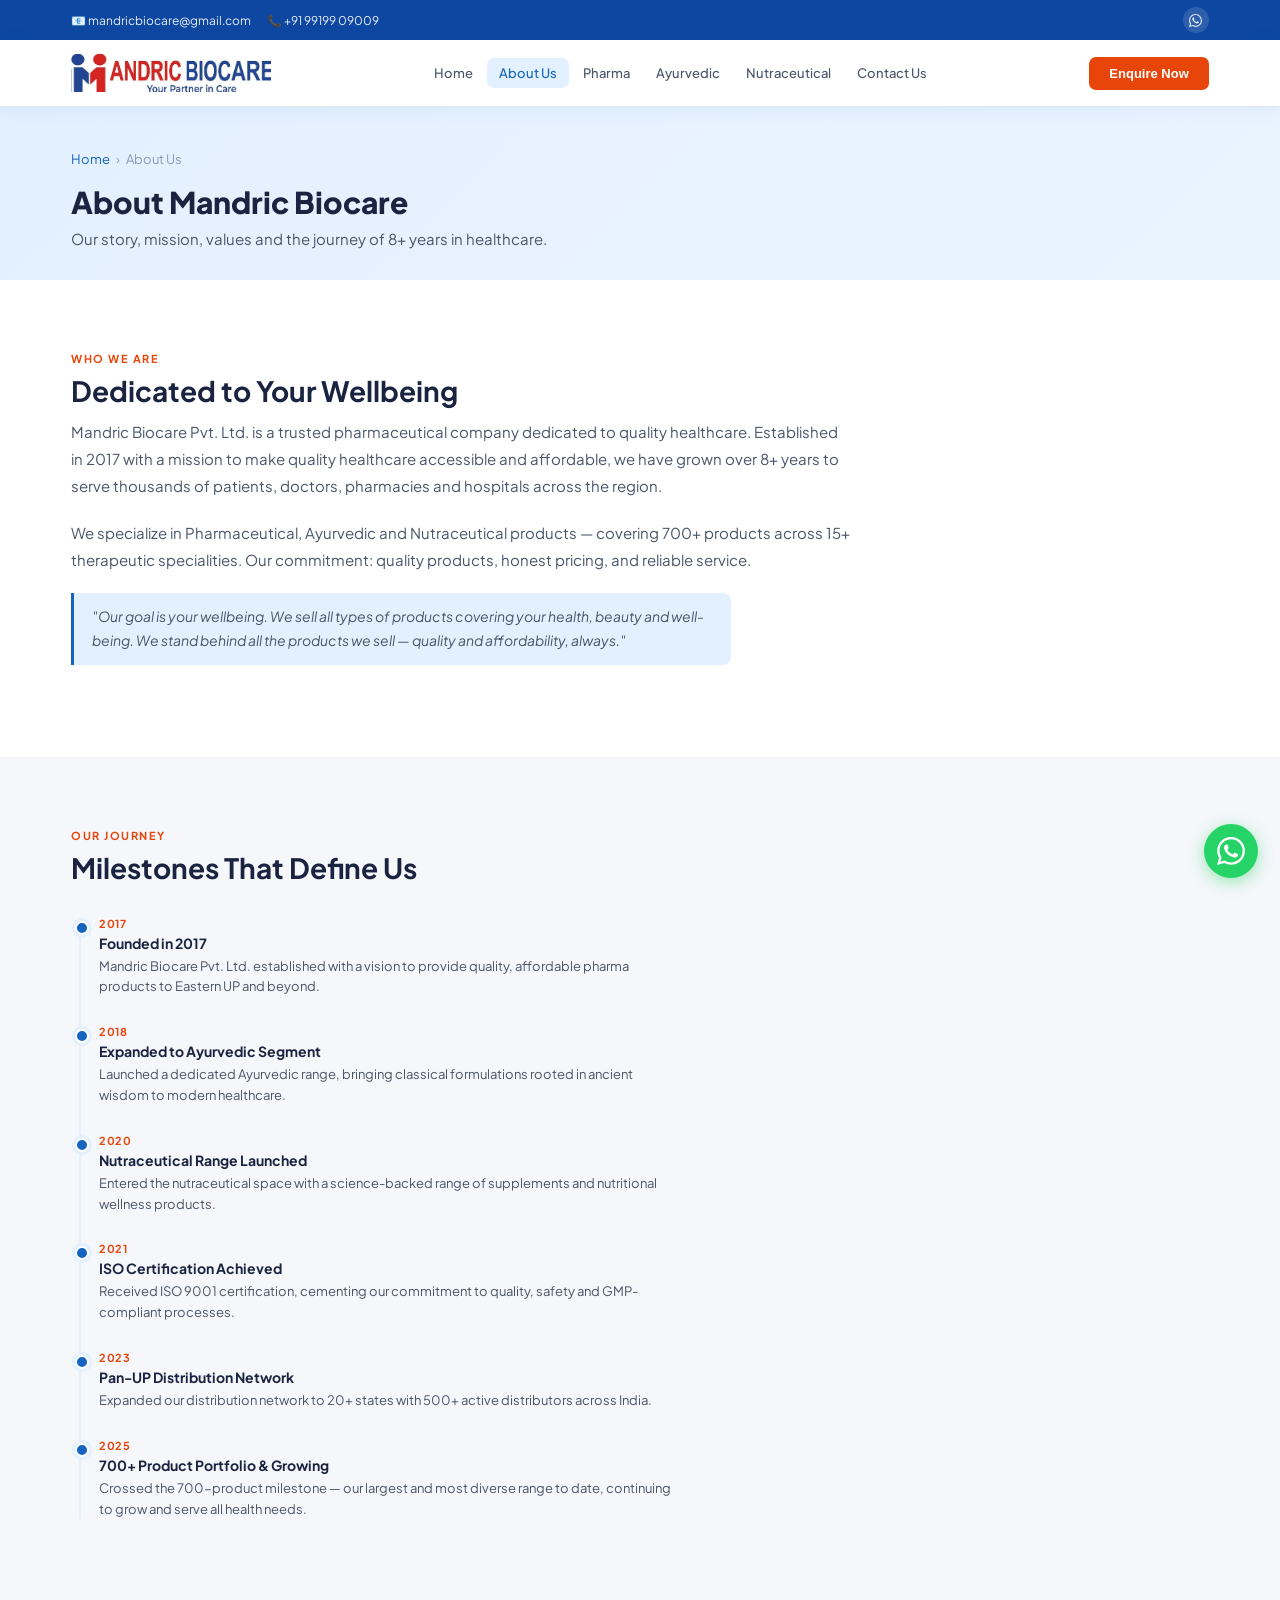
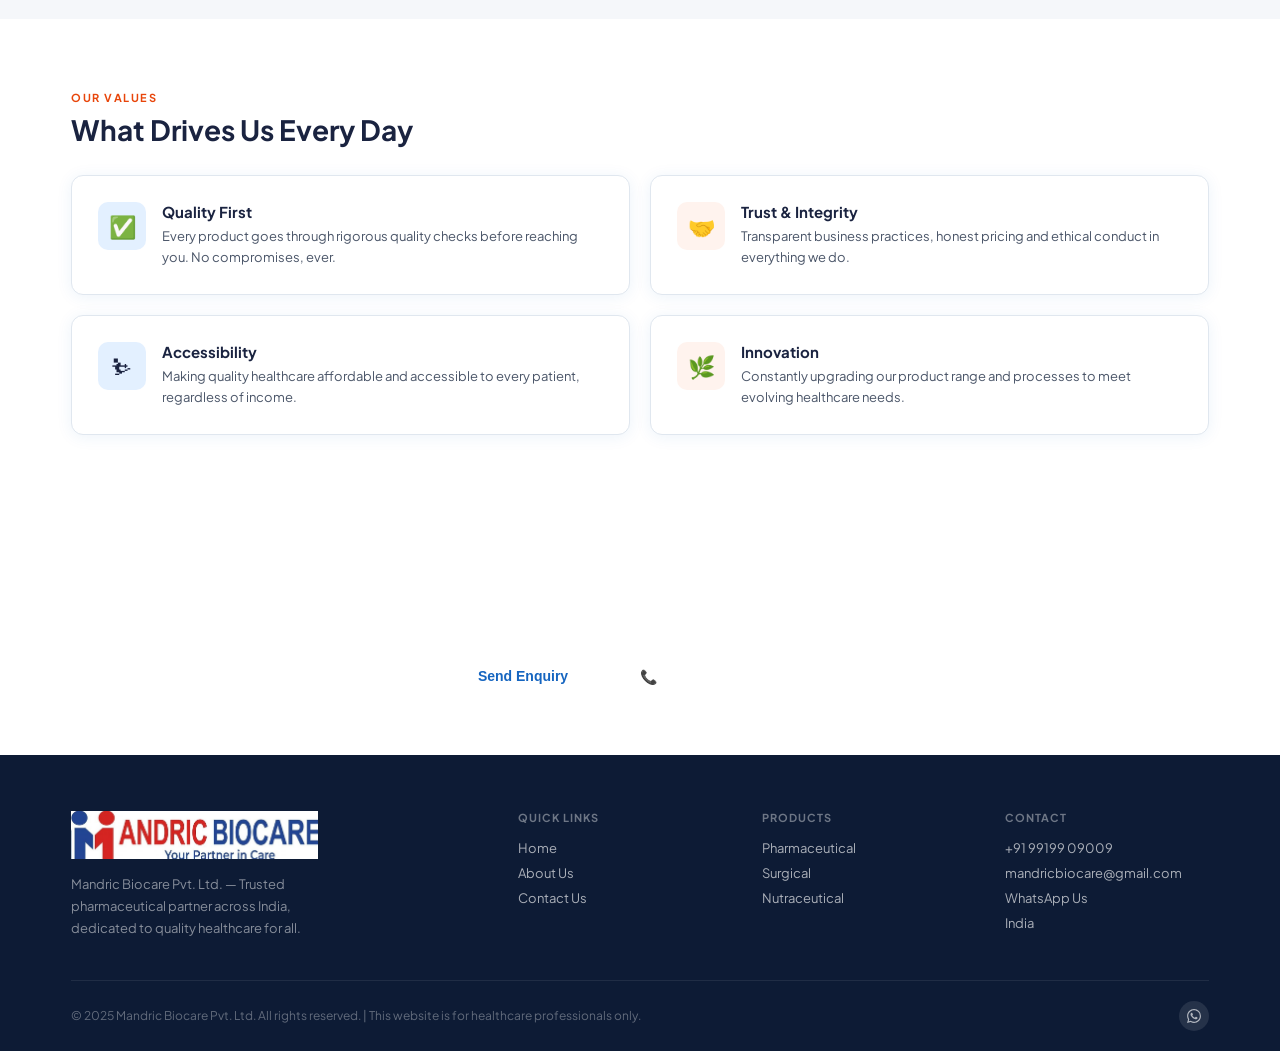
==== about.html @ 505b747b "📁 Renamed ayurvedic.html→surgical.html, nutraceutical.html→paediatric.html + updated all links" ====
<!DOCTYPE html>
<html lang="en">

<head>
  <meta charset="UTF-8">
  <meta name="viewport" content="width=device-width, initial-scale=1">
  <meta name="description"
    content="About Mandric Biocare Pvt. Ltd. - Our story, mission, values and 8+ years of healthcare excellence across India.">
  <title>About Us | Mandric Biocare Pvt. Ltd.</title>
  <link rel="preconnect" href="https://fonts.googleapis.com">
  <link href="https://fonts.googleapis.com/css2?family=Plus+Jakarta+Sans:wght@400;500;600;700;800&display=swap"
    rel="stylesheet">
  <link rel="stylesheet" href="styles.css">
</head>

<body>

  <!-- WhatsApp Float -->
  <a class="whatsapp-btn" href="https://wa.me/919919909009" target="_blank" aria-label="WhatsApp">
    <svg viewBox="0 0 24 24">
      <path
        d="M17.472 14.382c-.297-.149-1.758-.867-2.03-.967-.273-.099-.471-.148-.67.15-.197.297-.767.966-.94 1.164-.173.199-.347.223-.644.075-.297-.15-1.255-.463-2.39-1.475-.883-.788-1.48-1.761-1.653-2.059-.173-.297-.018-.458.13-.606.134-.133.298-.347.446-.52.149-.174.198-.298.298-.497.099-.198.05-.371-.025-.52-.075-.149-.669-1.612-.916-2.207-.242-.579-.487-.5-.669-.51-.173-.008-.371-.01-.57-.01-.198 0-.52.074-.792.372-.272.297-1.04 1.016-1.04 2.479 0 1.462 1.065 2.875 1.213 3.074.149.198 2.096 3.2 5.077 4.487.709.306 1.262.489 1.694.625.712.227 1.36.195 1.871.118.571-.085 1.758-.719 2.006-1.413.248-.694.248-1.289.173-1.413-.074-.124-.272-.198-.57-.347m-5.421 7.403h-.004a9.87 9.87 0 01-5.031-1.378l-.361-.214-3.741.982.998-3.648-.235-.374a9.86 9.86 0 01-1.51-5.26c.001-5.45 4.436-9.884 9.888-9.884 2.64 0 5.122 1.03 6.988 2.898a9.825 9.825 0 012.893 6.994c-.003 5.45-4.437 9.884-9.885 9.884m8.413-18.297A11.815 11.815 0 0012.05 0C5.495 0 .16 5.335.157 11.892c0 2.096.547 4.142 1.588 5.945L.057 24l6.305-1.654a11.882 11.882 0 005.683 1.448h.005c6.554 0 11.89-5.335 11.893-11.893a11.821 11.821 0 00-3.48-8.413z" />
    </svg>
  </a>

  <!-- MODAL -->
  <div class="modal-overlay" id="enquiryModal" role="dialog" aria-modal="true">
    <div class="modal">
      <button class="modal-close" onclick="closeModal()" aria-label="Close">&#x2715;</button>
      <h2>Product Enquiry</h2>
      <p class="modal-sub">Fill in your details and our team will contact you within 24 hours.</p>
      <div id="modalBadge"></div>
      <div id="enquiryForm">
        <div class="form-row">
          <div class="form-group"><label>Full Name *</label><input type="text" id="eq-name" placeholder="Your name">
          </div>
          <div class="form-group"><label>Phone *</label><input type="tel" id="eq-phone" placeholder="+91 3434343233">
          </div>
        </div>
        <div class="form-group"><label>Email</label><input type="email" id="eq-email" placeholder="you@email.com"></div>
        <div class="form-group"><label>Enquiry Type *</label>
          <select id="eq-type">
            <option value="">-- Select type --</option>
            <option>Retailer</option>
            <option>Wholesaler</option>
            <option>Doctor</option>
            <option>Hospital / Clinic</option>
            <option>Customer</option>
            <option>Distributor</option>
            <option>Other</option>
          </select>
        </div>
        <div class="form-group"><label>Message</label><textarea id="eq-msg"
            placeholder="Tell us about your requirement..."></textarea></div>
        <button class="btn btn-blue" style="width:100%;justify-content:center;padding:13px;"
          onclick="submitEnquiry()">Send Enquiry &#8594;</button>
      </div>
      <div class="success-msg" id="successMsg">
        <div class="si">&#x2705;</div>
        <h3>Enquiry Sent Successfully!</h3>
        <p>Thank you! Our team will contact you within 24 hours.</p>
      </div>
    </div>
  </div>

  <!-- TOPBAR -->
  <div class="topbar">
    <div class="container">
      <div class="topbar-left">
        <span>&#128231; <a href="mailto:mandricbiocare@gmail.com">mandricbiocare@gmail.com</a></span>
        <span>&#128222; <a href="tel:+919919909009">+91 99199 09009</a></span>
      </div>
      <div class="topbar-right">
        <a href="https://wa.me/919919909009" class="social-btn" target="_blank" aria-label="WhatsApp">
          <svg viewBox="0 0 24 24">
            <path
              d="M17.472 14.382c-.297-.149-1.758-.867-2.03-.967-.273-.099-.471-.148-.67.15-.197.297-.767.966-.94 1.164-.173.199-.347.223-.644.075-.297-.15-1.255-.463-2.39-1.475-.883-.788-1.48-1.761-1.653-2.059-.173-.297-.018-.458.13-.606.134-.133.298-.347.446-.52.149-.174.198-.298.298-.497.099-.198.05-.371-.025-.52-.075-.149-.669-1.612-.916-2.207-.242-.579-.487-.5-.669-.51-.173-.008-.371-.01-.57-.01-.198 0-.52.074-.792.372-.272.297-1.04 1.016-1.04 2.479 0 1.462 1.065 2.875 1.213 3.074.149.198 2.096 3.2 5.077 4.487.709.306 1.262.489 1.694.625.712.227 1.36.195 1.871.118.571-.085 1.758-.719 2.006-1.413.248-.694.248-1.289.173-1.413-.074-.124-.272-.198-.57-.347m-5.421 7.403h-.004a9.87 9.87 0 01-5.031-1.378l-.361-.214-3.741.982.998-3.648-.235-.374a9.86 9.86 0 01-1.51-5.26c.001-5.45 4.436-9.884 9.888-9.884 2.64 0 5.122 1.03 6.988 2.898a9.825 9.825 0 012.893 6.994c-.003 5.45-4.437 9.884-9.885 9.884m8.413-18.297A11.815 11.815 0 0012.05 0C5.495 0 .16 5.335.157 11.892c0 2.096.547 4.142 1.588 5.945L.057 24l6.305-1.654a11.882 11.882 0 005.683 1.448h.005c6.554 0 11.89-5.335 11.893-11.893a11.821 11.821 0 00-3.48-8.413z" />
          </svg>
        </a>
      </div>
    </div>
  </div>

  <!-- NAV -->
  <nav>
    <div class="container">
      <div class="nav-inner">
        <a class="logo-wrap" href="index.html">
          <img id="logo-img" src="logo.png" width="200" height="66" alt="Mandric Biocare Pvt Ltd" style="background:transparent;" />
        </a>
        <div class="nav-links">
          <a href="index.html">Home</a>
          <a href="about.html" class="active">About Us</a>
          <a href="pharma.html">Pharma</a>
          <a href="surgical.html">Ayurvedic</a>
          <a href="paediatric.html">Nutraceutical</a>
          <a href="contact.html">Contact Us</a>
        </div>
        <button class="nav-enquire" onclick="openModal('General Enquiry')">Enquire Now</button>
        <button class="hamburger" id="hamburger" onclick="toggleMenu()" aria-label="Menu">
          <span></span><span></span><span></span>
        </button>
      </div>
    </div>
    <div class="mobile-menu" id="mobileMenu">
      <a href="index.html">&#127968; Home</a>
      <a href="about.html" class="active">&#127970; About Us</a>
      <a href="pharma.html">&#128138; Pharma</a>
      <a href="surgical.html">&#127807; Ayurvedic</a>
      <a href="paediatric.html">&#129514; Nutraceutical</a>
      <a href="contact.html">&#128222; Contact Us</a>
      <button class="mobile-enquire" onclick="openModal('General Enquiry');toggleMenu()">Enquire Now &#8594;</button>
    </div>
  </nav>

  <!-- ========== ABOUT PAGE CONTENT ========== -->
  <section class="product-page-hero">
    <div class="container">
      <div class="breadcrumb"><a href="index.html">Home</a><span>&#8250;</span><span>About Us</span></div>
      <h1>About Mandric Biocare</h1>
      <p>Our story, mission, values and the journey of 8+ years in healthcare.</p>
    </div>
  </section>

  <section class="about-page-section">
    <div class="container">
      <div class="sec-label">Who We Are</div>
      <div class="sec-title">Dedicated to Your Wellbeing</div>
      <p style="font-size:15px;color:var(--text2);line-height:1.8;max-width:780px;margin-bottom:20px;">Mandric Biocare
        Pvt. Ltd. is a trusted pharmaceutical company dedicated to quality healthcare. Established in 2017 with a
        mission to make quality healthcare accessible and affordable, we have grown over 8+ years to serve thousands of
        patients, doctors, pharmacies and hospitals across the region.</p>
      <p style="font-size:15px;color:var(--text2);line-height:1.8;max-width:780px;margin-bottom:20px;">We specialize in
        Pharmaceutical, Ayurvedic and Nutraceutical products — covering 700+ products across 15+ therapeutic
        specialities. Our commitment: quality products, honest pricing, and reliable service.</p>
      <div class="quote-block" style="max-width:660px;">"Our goal is your wellbeing. We sell all types of products
        covering your health, beauty and well-being. We stand behind all the products we sell — quality and
        affordability, always."</div>
    </div>
  </section>

  <section class="about-page-section alt">
    <div class="container">
      <div class="sec-label">Our Journey</div>
      <div class="sec-title">Milestones That Define Us</div>
      <div style="max-width:600px;margin-top:32px;">
        <div class="timeline">
          <div class="timeline-item">
            <div class="timeline-dot"></div>
            <div class="timeline-year">2017</div>
            <div class="timeline-title">Founded in 2017</div>
            <div class="timeline-desc">Mandric Biocare Pvt. Ltd. established with a vision to provide quality,
              affordable pharma products to Eastern UP and beyond.</div>
          </div>
          <div class="timeline-item">
            <div class="timeline-dot"></div>
            <div class="timeline-year">2018</div>
            <div class="timeline-title">Expanded to Ayurvedic Segment</div>
            <div class="timeline-desc">Launched a dedicated Ayurvedic range, bringing classical formulations rooted in
              ancient wisdom to modern healthcare.</div>
          </div>
          <div class="timeline-item">
            <div class="timeline-dot"></div>
            <div class="timeline-year">2020</div>
            <div class="timeline-title">Nutraceutical Range Launched</div>
            <div class="timeline-desc">Entered the nutraceutical space with a science-backed range of supplements and
              nutritional wellness products.</div>
          </div>
          <div class="timeline-item">
            <div class="timeline-dot"></div>
            <div class="timeline-year">2021</div>
            <div class="timeline-title">ISO Certification Achieved</div>
            <div class="timeline-desc">Received ISO 9001 certification, cementing our commitment to quality, safety and
              GMP-compliant processes.</div>
          </div>
          <div class="timeline-item">
            <div class="timeline-dot"></div>
            <div class="timeline-year">2023</div>
            <div class="timeline-title">Pan-UP Distribution Network</div>
            <div class="timeline-desc">Expanded our distribution network to 20+ states with 500+ active distributors
              across India.</div>
          </div>
          <div class="timeline-item">
            <div class="timeline-dot"></div>
            <div class="timeline-year">2025</div>
            <div class="timeline-title">700+ Product Portfolio &amp; Growing</div>
            <div class="timeline-desc">Crossed the 700-product milestone — our largest and most diverse range to date,
              continuing to grow and serve all health needs.</div>
          </div>
        </div>
      </div>
    </div>
  </section>

  <section class="about-page-section">
    <div class="container">
      <div class="sec-label">Our Values</div>
      <div class="sec-title">What Drives Us Every Day</div>
      <div class="str-grid" style="margin-top:28px;">
        <div class="str-card">
          <div class="str-icon blue">&#9989;</div>
          <div>
            <div class="str-title">Quality First</div>
            <div class="str-desc">Every product goes through rigorous quality checks before reaching you. No
              compromises, ever.</div>
          </div>
        </div>
        <div class="str-card">
          <div class="str-icon orange">&#129309;</div>
          <div>
            <div class="str-title">Trust &amp; Integrity</div>
            <div class="str-desc">Transparent business practices, honest pricing and ethical conduct in everything we
              do.</div>
          </div>
        </div>
        <div class="str-card">
          <div class="str-icon blue">&#9975;</div>
          <div>
            <div class="str-title">Accessibility</div>
            <div class="str-desc">Making quality healthcare affordable and accessible to every patient, regardless of
              income.</div>
          </div>
        </div>
        <div class="str-card">
          <div class="str-icon orange">&#127807;</div>
          <div>
            <div class="str-title">Innovation</div>
            <div class="str-desc">Constantly upgrading our product range and processes to meet evolving healthcare
              needs.</div>
          </div>
        </div>
      </div>
    </div>
  </section>

  <div class="enquiry-cta">
    <div class="container">
      <h2>Want to Partner With Us?</h2>
      <p>Distributors, retailers and healthcare professionals — let's connect.</p>
      <div class="enquiry-cta-btns">
        <button class="btn-white" onclick="openModal('Partnership Enquiry')">Send Enquiry</button>
        <a href="tel:+919919909009" class="btn-white-outline">&#128222; Call: +91 99199 09009</a>
      </div>
    </div>
  </div>

  <!-- FOOTER -->
  <footer>
    <div class="container">
      <div class="footer-grid">
        <div class="footer-brand">
          <div class="logo-wrap"><img id="logo-footer" src="logo.png" alt="Mandric Biocare"></div>
          <p>Mandric Biocare Pvt. Ltd. &mdash; Trusted pharmaceutical partner across India, dedicated to quality
            healthcare for all.</p>
        </div>
        <div class="footer-col">
          <h4>Quick Links</h4><a href="index.html">Home</a><a href="about.html">About Us</a><a
            href="contact.html">Contact Us</a>
        </div>
        <div class="footer-col">
          <h4>Products</h4><a href="pharma.html">Pharmaceutical</a><a href="surgical.html">Surgical</a><a
            href="paediatric.html">Nutraceutical</a>
        </div>
        <div class="footer-col">
          <h4>Contact</h4><a href="tel:+919919909009">+91 99199 09009</a><a
            href="mailto:mandricbiocare@gmail.com">mandricbiocare@gmail.com</a><a href="https://wa.me/919919909009"
            target="_blank">WhatsApp Us</a><a>India</a>
        </div>
      </div>
      <div class="footer-bottom">
        <p>&copy; 2025 Mandric Biocare Pvt. Ltd. All rights reserved. | This website is for healthcare professionals
          only.</p>
        <div class="footer-socials"><a href="https://wa.me/919919909009" class="fs" target="_blank"
            aria-label="WhatsApp"><svg viewBox="0 0 24 24">
              <path
                d="M17.472 14.382c-.297-.149-1.758-.867-2.03-.967-.273-.099-.471-.148-.67.15-.197.297-.767.966-.94 1.164-.173.199-.347.223-.644.075-.297-.15-1.255-.463-2.39-1.475-.883-.788-1.48-1.761-1.653-2.059-.173-.297-.018-.458.13-.606.134-.133.298-.347.446-.52.149-.174.198-.298.298-.497.099-.198.05-.371-.025-.52-.075-.149-.669-1.612-.916-2.207-.242-.579-.487-.5-.669-.51-.173-.008-.371-.01-.57-.01-.198 0-.52.074-.792.372-.272.297-1.04 1.016-1.04 2.479 0 1.462 1.065 2.875 1.213 3.074.149.198 2.096 3.2 5.077 4.487.709.306 1.262.489 1.694.625.712.227 1.36.195 1.871.118.571-.085 1.758-.719 2.006-1.413.248-.694.248-1.289.173-1.413-.074-.124-.272-.198-.57-.347m-5.421 7.403h-.004a9.87 9.87 0 01-5.031-1.378l-.361-.214-3.741.982.998-3.648-.235-.374a9.86 9.86 0 01-1.51-5.26c.001-5.45 4.436-9.884 9.888-9.884 2.64 0 5.122 1.03 6.988 2.898a9.825 9.825 0 012.893 6.994c-.003 5.45-4.437 9.884-9.885 9.884m8.413-18.297A11.815 11.815 0 0012.05 0C5.495 0 .16 5.335.157 11.892c0 2.096.547 4.142 1.588 5.945L.057 24l6.305-1.654a11.882 11.882 0 005.683 1.448h.005c6.554 0 11.89-5.335 11.893-11.893a11.821 11.821 0 00-3.48-8.413z" />
            </svg></a></div>
      </div>
    </div>
  </footer>

  <script src="js/app.js"></script>
</body>

</html>
---- styles.css ----
/* === GLOBAL SAFETY === */
*{margin:0;padding:0;box-sizing:border-box;max-width:100%;}
img{display:block;max-width:100%;height:auto;background:transparent;}
html,body{overflow-x:hidden;}
html{scroll-behavior:smooth;}

/* === DESIGN TOKENS === */
:root{
  --blue:#1565C0;--blue2:#0D47A1;--blue-light:#E3F0FF;--blue-mid:#90CAF9;
  --orange:#E8450A;--orange2:#BF360C;--orange-light:#FFF3EE;
  --gray:#F5F7FA;--border:#E0E7EF;--text:#1A2340;--text2:#4A5568;--text3:#8A9AB5;
  --white:#fff;--shadow:0 2px 16px rgba(21,101,192,.08);--shadow2:0 4px 24px rgba(21,101,192,.13);
  --radius:12px;--radius-sm:8px;
}
body{font-family:'Plus Jakarta Sans',sans-serif;color:var(--text);background:#fff;}

/* === FLUID CONTAINER === */
.container{width:min(1280px,92%);margin:0 auto;padding:0 20px;}
.hidden{display:none!important;}

/* === BADGES & LABELS === */
.badge{display:inline-flex;align-items:center;gap:5px;background:var(--blue-light);color:var(--blue2);font-size:11px;font-weight:600;padding:4px 12px;border-radius:20px;letter-spacing:.5px;text-transform:uppercase;}
.sec-label{font-size:11px;font-weight:700;color:var(--orange);letter-spacing:1.5px;text-transform:uppercase;margin-bottom:8px;}
.sec-title{font-size:clamp(1.3rem,3vw,1.75rem);font-weight:700;color:var(--text);margin-bottom:10px;line-height:1.25;}
.sec-desc{font-size:15px;color:var(--text2);line-height:1.7;max-width:600px;margin-bottom:36px;}

/* === BUTTONS (44px min tap target) === */
.btn{display:inline-flex;align-items:center;justify-content:center;gap:7px;padding:11px 24px;min-height:44px;border-radius:var(--radius-sm);font-size:14px;font-weight:600;cursor:pointer;border:none;text-decoration:none;transition:all .2s;}
.btn-blue{background:var(--blue);color:#fff;}.btn-blue:hover{background:var(--blue2);}
.btn-orange{background:var(--orange);color:#fff;}.btn-orange:hover{background:var(--orange2);}
.btn-outline{background:transparent;color:var(--blue);border:1.5px solid var(--blue);}.btn-outline:hover{background:var(--blue-light);}
.btn-sm{padding:8px 16px;font-size:13px;min-height:36px;}

/* TOPBAR */
.topbar{background:var(--blue2);color:#fff;padding:7px 0;font-size:12px;}
.topbar .container{display:flex;justify-content:space-between;align-items:center;flex-wrap:wrap;gap:6px;}
.topbar a{color:#fff;text-decoration:none;opacity:.9;}.topbar a:hover{opacity:1;}
.topbar-left{display:flex;gap:16px;align-items:center;flex-wrap:wrap;}
.topbar-right{display:flex;gap:10px;align-items:center;}
.social-btn{width:26px;height:26px;border-radius:50%;background:rgba(255,255,255,.15);display:flex;align-items:center;justify-content:center;cursor:pointer;transition:background .2s;text-decoration:none;}
.social-btn:hover{background:rgba(255,255,255,.3);}
.social-btn svg{width:13px;height:13px;fill:#fff;}

/* NAV */
nav{background:#fff;border-bottom:1.5px solid var(--border);position:sticky;top:0;z-index:200;box-shadow:var(--shadow);}
.nav-inner{display:flex;justify-content:space-between;align-items:center;height:66px;}
.logo-wrap{display:flex;align-items:center;cursor:pointer;text-decoration:none;background:transparent;}
.logo-wrap img{height:48px;object-fit:contain;background:transparent;}
.nav-links{display:flex;gap:2px;align-items:center;}
.nav-links a{font-size:13px;font-weight:500;color:var(--text2);text-decoration:none;padding:7px 12px;border-radius:7px;transition:all .2s;cursor:pointer;white-space:nowrap;}
.nav-links a:hover,.nav-links a.active{color:var(--blue);background:var(--blue-light);}
.nav-enquire{background:var(--orange);color:#fff;padding:9px 20px;border-radius:7px;font-size:13px;font-weight:600;border:none;cursor:pointer;transition:background .2s;}
.nav-enquire:hover{background:var(--orange2);}
.hamburger{display:none;flex-direction:column;gap:5px;cursor:pointer;padding:6px;border:none;background:none;}
.hamburger span{display:block;width:22px;height:2px;background:var(--text);border-radius:2px;transition:all .3s;}
.hamburger.open span:nth-child(1){transform:translateY(7px) rotate(45deg);}
.hamburger.open span:nth-child(2){opacity:0;}
.hamburger.open span:nth-child(3){transform:translateY(-7px) rotate(-45deg);}
.mobile-menu{display:none;background:#fff;border-top:1px solid var(--border);padding:12px 20px 20px;}
.mobile-menu.open{display:block;}
.mobile-menu a{display:block;font-size:14px;font-weight:500;color:var(--text);padding:11px 0;border-bottom:1px solid var(--border);text-decoration:none;cursor:pointer;}
.mobile-menu a:hover,.mobile-menu a.active{color:var(--blue);}
.mobile-enquire{display:block;margin-top:14px;text-align:center;background:var(--orange);color:#fff;padding:12px;border-radius:8px;font-weight:600;font-size:14px;cursor:pointer;border:none;width:100%;}

/* HERO SLIDER */
.hero-slider{position:relative;width:100%;min-height:600px;height:90svh;max-height:900px;overflow:hidden;}
.slider-track{position:absolute;inset:0;}
.slide{position:absolute;inset:0;opacity:0;transition:opacity 0.9s ease;z-index:0;}
.slide.active{opacity:1;z-index:1;}
.slide-bg{position:absolute;inset:0;background-size:cover;background-position:center;transform:scale(1.06);transition:transform 7s ease;will-change:transform;}
.slide.active .slide-bg{transform:scale(1);}
.slide-overlay{position:absolute;inset:0;}

.slider-content{position:absolute;inset:0;z-index:10;display:flex;align-items:center;}
.slider-title{font-size:clamp(1.5rem,4vw,3rem);font-weight:800;line-height:1.2;color:#fff;margin-bottom:16px;}
.hl-blue{color:#90CAF9;}
.hl-orange{color:#FFB74D;}
.slider-sub{font-size:clamp(13px,2vw,15px);color:rgba(255,255,255,0.88);line-height:1.75;margin-bottom:28px;max-width:500px;}
.hero-text-col .hero-eyebrow{margin-bottom:16px;}

.slider-arrow{position:absolute;top:50%;transform:translateY(-50%);z-index:20;background:rgba(255,255,255,0.15);color:#fff;border:2px solid rgba(255,255,255,0.4);border-radius:50%;width:52px;height:52px;font-size:28px;cursor:pointer;display:flex;align-items:center;justify-content:center;transition:all .25s;backdrop-filter:blur(4px);line-height:1;}
.slider-arrow:hover{background:rgba(255,255,255,0.3);border-color:#fff;}
.slider-prev{left:20px;}
.slider-next{right:20px;}

.slider-dots{position:absolute;bottom:28px;left:50%;transform:translateX(-50%);z-index:20;display:flex;gap:10px;}
.sdot{width:10px;height:10px;border-radius:50%;background:rgba(255,255,255,0.45);cursor:pointer;transition:all .3s;border:2px solid rgba(255,255,255,0.5);}
.sdot.active{background:#fff;width:28px;border-radius:5px;}

/* HERO (legacy gradient fallback) */
.hero{background:linear-gradient(135deg,#EAF2FF 0%,#F5F9FF 60%,#FFF3EE 100%);padding:64px 0 56px;}
.hero-photo{background:none;padding:80px 0 70px;position:relative;overflow:hidden;}
.hero-photo-bg{position:absolute;inset:0;background-size:cover;background-position:center;}
.hero-photo-overlay{position:absolute;inset:0;background:linear-gradient(135deg,rgba(13,71,161,0.82) 0%,rgba(21,101,192,0.75) 50%,rgba(13,71,161,0.70) 100%);}

.hero-inner{display:grid;grid-template-columns:1fr 1fr;gap:48px;align-items:center;}
.hero h1{font-size:40px;font-weight:800;line-height:1.2;color:var(--text);margin-bottom:16px;}
.hero h1 span{color:var(--blue);}
.hero h1 em{color:var(--orange);font-style:normal;}
.hero-eyebrow{margin-bottom:16px;}
.hero p{font-size:15px;color:var(--text2);line-height:1.75;margin-bottom:28px;}
.hero-btns{display:flex;gap:12px;flex-wrap:wrap;}
.hero-stats{display:grid;grid-template-columns:1fr 1fr;gap:14px;}
.hero-stat{background:#fff;border:1px solid var(--border);border-radius:var(--radius);padding:20px 18px;text-align:center;box-shadow:var(--shadow);}
.hero-stat .n{font-size:28px;font-weight:800;color:var(--blue);}
.hero-stat .n.orange{color:var(--orange);}
.hero-stat .l{font-size:12px;color:var(--text2);margin-top:3px;font-weight:500;}
.hero-stat .ico{font-size:22px;margin-bottom:6px;}
.badge-light{background:rgba(255,255,255,0.2);color:#fff;border:1px solid rgba(255,255,255,0.35);backdrop-filter:blur(4px);}
.btn-outline-light{background:transparent;color:#fff;border:2px solid rgba(255,255,255,0.75);padding:11px 24px;border-radius:var(--radius-sm);font-size:14px;font-weight:600;cursor:pointer;transition:all .2s;}
.btn-outline-light:hover{background:rgba(255,255,255,0.15);border-color:#fff;}

/* PRESENCE */
.presence{background:var(--blue2);padding:36px 0;}
.presence-grid{display:grid;grid-template-columns:repeat(5,1fr);gap:0;}
.pres-item{text-align:center;padding:16px 12px;border-right:1px solid rgba(255,255,255,.15);}
.pres-item:last-child{border:none;}
.pres-item .pn{font-size:26px;font-weight:800;color:#fff;}
.pres-item .pl{font-size:11px;color:rgba(255,255,255,.7);margin-top:4px;font-weight:500;text-transform:uppercase;letter-spacing:.5px;}

/* ABOUT */
.about{padding:72px 0;position:relative;overflow:hidden;}
.about.has-bg{background:none;}
.about-bg{position:absolute;inset:0;background-image:url('./bg-about.png');background-size:cover;background-position:center;background-attachment:fixed;opacity:0.08;z-index:0;}
.about>.container{position:relative;z-index:1;}
.about-inner{display:grid;grid-template-columns:1fr 1fr;gap:52px;align-items:center;}
.about-img-box{background:linear-gradient(135deg,var(--blue-light),#dbeafe);border-radius:20px;aspect-ratio:16/10;height:auto;min-height:220px;display:flex;align-items:center;justify-content:center;overflow:hidden;}
.about-visual{position:relative;}
.about-badge-float{position:absolute;bottom:-18px;right:-10px;background:#fff;border-radius:var(--radius);padding:14px 18px;box-shadow:var(--shadow2);border:1px solid var(--border);}
.about-badge-float .ab-n{font-size:22px;font-weight:800;color:var(--orange);}
.about-badge-float .ab-l{font-size:11px;color:var(--text2);font-weight:500;}
.quote-block{border-left:3px solid var(--blue);padding:12px 18px;background:var(--blue-light);border-radius:0 var(--radius-sm) var(--radius-sm) 0;margin:20px 0;font-size:14px;color:var(--text2);font-style:italic;line-height:1.7;}
.about-features{display:grid;grid-template-columns:1fr 1fr;gap:12px;margin-top:24px;}
.ab-feat{display:flex;gap:10px;align-items:flex-start;background:var(--gray);border-radius:var(--radius-sm);padding:12px;}
.ab-feat .feat-icon{width:34px;height:34px;background:var(--blue-light);border-radius:7px;display:flex;align-items:center;justify-content:center;flex-shrink:0;font-size:16px;}
.ab-feat .feat-t{font-size:12px;font-weight:600;color:var(--text);margin-bottom:2px;}
.ab-feat .feat-d{font-size:11px;color:var(--text2);}

/* SEGMENTS */
.segments{padding:72px 0;background:var(--gray);}
.seg-grid{display:grid;grid-template-columns:repeat(auto-fit,minmax(280px,1fr));gap:22px;}
.seg-card{background:#fff;border:1px solid var(--border);border-radius:16px;overflow:hidden;cursor:pointer;transition:all .25s;box-shadow:var(--shadow);}
.seg-card:hover{transform:translateY(-4px);box-shadow:var(--shadow2);border-color:var(--blue-mid);}
.seg-card-header{height:130px;display:flex;align-items:center;justify-content:center;font-size:52px;}
.seg-card-header.pharma{background:linear-gradient(135deg,#E3F0FF,#BBDEFB);}
.seg-card-header.ayur{background:linear-gradient(135deg,#E8F5E9,#C8E6C9);}
.seg-card-header.nutri{background:linear-gradient(135deg,#FFF8E1,#FFECB3);}
.seg-body{padding:20px;}
.seg-title{font-size:16px;font-weight:700;margin-bottom:7px;}
.seg-desc{font-size:12px;color:var(--text2);line-height:1.65;margin-bottom:14px;}
.seg-count{display:inline-block;font-size:11px;font-weight:600;color:var(--blue);background:var(--blue-light);padding:3px 10px;border-radius:20px;margin-bottom:14px;}

/* SPECIALITIES */
.specialities{padding:72px 0;}
.spec-grid{display:grid;grid-template-columns:repeat(auto-fit,minmax(150px,1fr));gap:14px;}
.spec-card{background:#fff;border:1px solid var(--border);border-radius:var(--radius);padding:20px 14px;display:flex;flex-direction:column;align-items:center;text-align:center;gap:9px;transition:all .2s;box-shadow:var(--shadow);}
.spec-card:hover{border-color:var(--blue-mid);background:var(--blue-light);}
.spec-card .si{font-size:28px;}
.spec-card .sn{font-size:12px;font-weight:600;color:var(--text);}

/* STRENGTHS */
.strengths{padding:72px 0;position:relative;overflow:hidden;background:none;}
.strengths-bg{position:absolute;inset:0;background-image:url('./bg-strengths.png');background-size:cover;background-position:center;background-attachment:fixed;z-index:0;}
.strengths-overlay{position:absolute;inset:0;background:linear-gradient(135deg,rgba(13,27,53,0.92),rgba(13,71,161,0.88));z-index:1;}
.strengths>.container{position:relative;z-index:2;}
.strengths .sec-label{color:#FFB74D;}
.strengths .sec-title{color:#fff;}
.strengths .sec-desc{color:rgba(255,255,255,0.75);}
.strengths .str-card{background:rgba(255,255,255,0.07);border-color:rgba(255,255,255,0.12);backdrop-filter:blur(8px);}
.strengths .str-title{color:#fff;}
.strengths .str-desc{color:rgba(255,255,255,0.72);}
.strengths .str-icon.blue{background:rgba(144,202,249,0.15);}
.strengths .str-icon.orange{background:rgba(255,183,77,0.15);}
.str-grid{display:grid;grid-template-columns:repeat(2,1fr);gap:20px;}
.str-card{background:#fff;border:1px solid var(--border);border-radius:var(--radius);padding:26px;display:flex;gap:16px;align-items:flex-start;box-shadow:var(--shadow);}
.str-icon{width:48px;height:48px;border-radius:10px;display:flex;align-items:center;justify-content:center;flex-shrink:0;font-size:22px;}
.str-icon.blue{background:var(--blue-light);}
.str-icon.orange{background:var(--orange-light);}
.str-title{font-size:15px;font-weight:700;margin-bottom:5px;}
.str-desc{font-size:13px;color:var(--text2);line-height:1.6;}

/* WE SERVE */
.we-serve{padding:72px 0;}
.serve-grid{display:grid;grid-template-columns:repeat(auto-fit,minmax(200px,1fr));gap:14px;}
.serve-chip{background:var(--gray);border:1px solid var(--border);border-radius:var(--radius-sm);padding:14px 16px;min-height:44px;display:flex;align-items:center;gap:10px;font-size:13px;font-weight:500;color:var(--text2);transition:all .2s;}
.serve-chip:hover{background:var(--blue-light);color:var(--blue);}
.serve-chip .si{font-size:18px;}

/* BLOGS */
.blogs{padding:72px 0;background:var(--gray);}
.blog-grid{display:grid;grid-template-columns:repeat(auto-fit,minmax(280px,1fr));gap:22px;}
.blog-card{background:#fff;border:1px solid var(--border);border-radius:var(--radius);overflow:hidden;box-shadow:var(--shadow);transition:all .2s;}
.blog-card:hover{transform:translateY(-3px);box-shadow:var(--shadow2);}
.blog-img{height:140px;display:flex;align-items:center;justify-content:center;font-size:48px;}
.blog-img.b1{background:linear-gradient(135deg,#E3F0FF,#BBDEFB);}
.blog-img.b2{background:linear-gradient(135deg,#E8F5E9,#C8E6C9);}
.blog-img.b3{background:linear-gradient(135deg,#FFF8E1,#FFECB3);}
.blog-body{padding:18px;}
.blog-cat{font-size:10px;font-weight:700;color:var(--orange);text-transform:uppercase;letter-spacing:.8px;margin-bottom:7px;}
.blog-title{font-size:14px;font-weight:600;line-height:1.5;margin-bottom:8px;}
.blog-date{font-size:11px;color:var(--text3);}

/* CTA */
.enquiry-cta{padding:56px 0;text-align:center;position:relative;overflow:hidden;background:none;}
.enquiry-cta-bg{position:absolute;inset:0;background-image:url('./bg-cta.png');background-size:cover;background-position:center;background-attachment:fixed;z-index:0;}
.enquiry-cta-overlay{position:absolute;inset:0;background:linear-gradient(135deg,rgba(13,71,161,0.90),rgba(13,27,53,0.88));z-index:1;}
.enquiry-cta>.container{position:relative;z-index:2;}
.enquiry-cta h2{font-size:clamp(1.3rem,3vw,1.75rem);font-weight:800;color:#fff;margin-bottom:10px;}
.enquiry-cta p{font-size:15px;color:rgba(255,255,255,.85);margin-bottom:26px;}
.enquiry-cta-btns{display:flex;gap:14px;justify-content:center;flex-wrap:wrap;}
.btn-white{background:#fff;color:var(--blue);padding:12px 28px;border-radius:var(--radius-sm);font-size:14px;font-weight:700;border:none;cursor:pointer;transition:all .2s;}
.btn-white:hover{background:var(--blue-light);}
.btn-white-outline{background:transparent;color:#fff;border:2px solid rgba(255,255,255,.7);padding:12px 28px;border-radius:var(--radius-sm);font-size:14px;font-weight:600;cursor:pointer;text-decoration:none;display:inline-block;}
.btn-white-outline:hover{background:rgba(255,255,255,.1);}

/* CONTACT */
.contact{padding:72px 0;}
.contact-grid{display:grid;grid-template-columns:1fr 1fr;gap:48px;}
.form-group{margin-bottom:16px;}
.form-group label{font-size:12px;font-weight:600;color:var(--text);display:block;margin-bottom:6px;}
.form-group input,.form-group select,.form-group textarea{width:100%;border:1.5px solid var(--border);border-radius:var(--radius-sm);padding:11px 14px;font-size:14px;font-family:inherit;color:var(--text);background:#fff;transition:border .2s;outline:none;}
.form-group input:focus,.form-group select:focus,.form-group textarea:focus{border-color:var(--blue);}
.form-group textarea{height:100px;resize:vertical;}
.form-row{display:grid;grid-template-columns:1fr 1fr;gap:14px;}
.contact-info{background:var(--gray);border-radius:16px;padding:32px;border:1px solid var(--border);}
.contact-info h3{font-size:18px;font-weight:700;margin-bottom:24px;}
.info-row{display:flex;gap:14px;align-items:flex-start;margin-bottom:20px;}
.info-icon{width:38px;height:38px;background:var(--blue-light);border-radius:8px;display:flex;align-items:center;justify-content:center;flex-shrink:0;font-size:17px;}
.info-label{font-size:11px;color:var(--text3);font-weight:600;text-transform:uppercase;letter-spacing:.5px;}
.info-value{font-size:14px;color:var(--text);margin-top:3px;font-weight:500;}

/* FOOTER */
footer{background:#0D1B35;color:#fff;padding:56px 0 0;}
.footer-grid{display:grid;grid-template-columns:2fr 1fr 1fr 1fr;gap:40px;margin-bottom:40px;}
.footer-brand p{font-size:13px;color:rgba(255,255,255,.5);line-height:1.7;margin-top:14px;max-width:240px;}
.footer-col h4{font-size:11px;font-weight:700;letter-spacing:1px;text-transform:uppercase;color:rgba(255,255,255,.4);margin-bottom:16px;}
.footer-col a{display:block;font-size:13px;color:rgba(255,255,255,.65);text-decoration:none;margin-bottom:9px;cursor:pointer;transition:color .2s;}
.footer-col a:hover{color:#fff;}
.footer-bottom{border-top:1px solid rgba(255,255,255,.08);padding:20px 0;display:flex;justify-content:space-between;align-items:center;flex-wrap:wrap;gap:10px;}
.footer-bottom p{font-size:12px;color:rgba(255,255,255,.35);}
.footer-socials{display:flex;gap:10px;}
.footer-socials .fs{width:30px;height:30px;border-radius:50%;background:rgba(255,255,255,.1);display:flex;align-items:center;justify-content:center;cursor:pointer;transition:background .2s;text-decoration:none;}
.footer-socials .fs:hover{background:rgba(255,255,255,.2);}
.footer-socials .fs svg{width:14px;height:14px;fill:rgba(255,255,255,.65);}

/* PRODUCT PAGE */
.product-page-hero{background:linear-gradient(135deg,var(--blue-light),#EAF4FF);padding:44px 0 32px;}
.product-page-hero h1{font-size:30px;font-weight:800;margin-bottom:8px;}
.product-page-hero p{font-size:15px;color:var(--text2);}
.breadcrumb{display:flex;align-items:center;gap:6px;font-size:13px;color:var(--text3);margin-bottom:16px;}
.breadcrumb a{color:var(--blue);cursor:pointer;text-decoration:none;}
.product-layout{padding:40px 0;}
.product-inner{display:grid;grid-template-columns:240px 1fr;gap:28px;}
.filter-sidebar{background:#fff;border:1px solid var(--border);border-radius:var(--radius);padding:20px;position:sticky;top:84px;height:fit-content;}
.filter-sidebar h3{font-size:13px;font-weight:700;margin-bottom:16px;padding-bottom:12px;border-bottom:1px solid var(--border);}
.filter-group{margin-bottom:20px;}
.filter-group h4{font-size:11px;font-weight:700;text-transform:uppercase;letter-spacing:.7px;color:var(--text3);margin-bottom:10px;}
.filter-tag{display:inline-block;font-size:12px;padding:5px 12px;border-radius:20px;cursor:pointer;margin:3px;border:1px solid var(--border);color:var(--text2);background:#fff;transition:all .2s;}
.filter-tag:hover,.filter-tag.active{background:var(--blue);color:#fff;border-color:var(--blue);}
.filter-search{width:100%;border:1.5px solid var(--border);border-radius:var(--radius-sm);padding:9px 12px;font-size:13px;font-family:inherit;outline:none;margin-bottom:16px;}
.filter-search:focus{border-color:var(--blue);}
.product-grid{display:grid;grid-template-columns:repeat(auto-fit,minmax(220px,1fr));gap:18px;}
.prod-card{background:#fff;border:1px solid var(--border);border-radius:var(--radius);overflow:hidden;box-shadow:var(--shadow);transition:all .2s;}
.prod-card:hover{transform:translateY(-2px);box-shadow:var(--shadow2);}
.prod-card-top{padding:20px;display:flex;align-items:center;justify-content:center;height:90px;font-size:34px;background:var(--gray);}
.prod-body{padding:16px;}
.prod-name{font-size:14px;font-weight:700;margin-bottom:4px;}
.prod-comp{font-size:11px;color:var(--text3);margin-bottom:8px;font-style:italic;}
.prod-tags{display:flex;flex-wrap:wrap;gap:4px;margin-bottom:12px;}
.prod-tag{font-size:10px;font-weight:600;padding:2px 8px;border-radius:10px;background:var(--blue-light);color:var(--blue2);}
.prod-tag.green{background:#E8F5E9;color:#2E7D32;}
.prod-enquire{width:100%;background:var(--blue);color:#fff;border:none;border-radius:var(--radius-sm);padding:10px;font-size:13px;font-weight:600;cursor:pointer;transition:background .2s;font-family:inherit;}
.prod-enquire:hover{background:var(--blue2);}
.no-results{text-align:center;padding:60px 20px;color:var(--text2);}
.no-results .nri{font-size:52px;margin-bottom:14px;}
.prod-count{font-size:13px;color:var(--text3);margin-bottom:16px;font-weight:500;}

/* ABOUT PAGE */
.about-page-section{padding:72px 0;}
.about-page-section.alt{background:var(--gray);}
.timeline{position:relative;padding-left:28px;}
.timeline::before{content:'';position:absolute;left:8px;top:0;bottom:0;width:2px;background:var(--blue-light);}
.timeline-item{position:relative;margin-bottom:28px;}
.timeline-dot{position:absolute;left:-24px;top:4px;width:14px;height:14px;background:var(--blue);border-radius:50%;border:2px solid #fff;box-shadow:0 0 0 3px var(--blue-light);}
.timeline-year{font-size:11px;font-weight:700;color:var(--orange);margin-bottom:4px;text-transform:uppercase;letter-spacing:.5px;}
.timeline-title{font-size:14px;font-weight:700;margin-bottom:4px;}
.timeline-desc{font-size:13px;color:var(--text2);line-height:1.6;}

/* MAP */
.map-placeholder{background:var(--blue-light);border-radius:var(--radius);height:280px;display:flex;flex-direction:column;align-items:center;justify-content:center;gap:10px;border:1px solid var(--border);font-size:15px;color:var(--blue);font-weight:600;}

/* MODAL */
.modal-overlay{position:fixed;inset:0;background:rgba(0,0,0,.55);z-index:999;display:none;align-items:center;justify-content:center;padding:20px;}
.modal-overlay.open{display:flex;}
.modal{background:#fff;border-radius:16px;padding:32px;width:100%;max-width:480px;max-height:90vh;overflow-y:auto;position:relative;}
.modal-close{position:absolute;top:16px;right:16px;background:#f0f0f0;border:none;border-radius:50%;width:32px;height:32px;font-size:18px;cursor:pointer;display:flex;align-items:center;justify-content:center;color:var(--text);}
.modal-close:hover{background:#e0e0e0;}
.modal h2{font-size:20px;font-weight:700;margin-bottom:4px;}
.modal .modal-sub{font-size:13px;color:var(--text2);margin-bottom:22px;}
.modal-product-badge{display:inline-block;background:var(--blue-light);color:var(--blue2);padding:5px 14px;border-radius:20px;font-size:12px;font-weight:600;margin-bottom:18px;}
.success-msg{display:none;text-align:center;padding:24px 0;}
.success-msg .si{font-size:54px;margin-bottom:12px;}
.success-msg h3{font-size:18px;font-weight:700;margin-bottom:6px;}
.success-msg p{font-size:14px;color:var(--text2);}

/* WHATSAPP */
.whatsapp-btn{position:fixed;bottom:22px;right:22px;background:#25D366;color:#fff;border-radius:50%;width:54px;height:54px;display:flex;align-items:center;justify-content:center;box-shadow:0 4px 16px rgba(37,211,102,.45);cursor:pointer;z-index:300;text-decoration:none;transition:transform .2s;}
.whatsapp-btn:hover{transform:scale(1.1);}
.whatsapp-btn svg{width:28px;height:28px;fill:#fff;}

/* SCROLL REVEAL ANIMATIONS */
.reveal{opacity:0;transform:translateY(44px);transition:opacity 0.7s ease,transform 0.7s ease;}
.reveal.visible{opacity:1;transform:translateY(0);}
.reveal-left{opacity:0;transform:translateX(-44px);transition:opacity 0.7s ease,transform 0.7s ease;}
.reveal-left.visible{opacity:1;transform:translateX(0);}
.reveal-right{opacity:0;transform:translateX(44px);transition:opacity 0.7s ease,transform 0.7s ease;}
.reveal-right.visible{opacity:1;transform:translateX(0);}
.reveal-scale{opacity:0;transform:scale(0.92);transition:opacity 0.6s ease,transform 0.6s ease;}
.reveal-scale.visible{opacity:1;transform:scale(1);}
.delay-1{transition-delay:0.1s!important;}
.delay-2{transition-delay:0.2s!important;}
.delay-3{transition-delay:0.3s!important;}
.delay-4{transition-delay:0.4s!important;}

/* MOBILE ≤ 900px */
@media(max-width:900px){
  .nav-links,.nav-enquire{display:none;}
  .hamburger{display:flex;}
  .topbar-left span:not(:first-child){display:none;}

  /* Slider */
  .hero-slider{height:70vh;min-height:480px;}
  .slider-title{font-size:26px;}
  .slider-sub{font-size:13px;}
  .slider-arrow{width:38px;height:38px;font-size:22px;}
  .slider-prev{left:10px;}
  .slider-next{right:10px;}
  .hero-inner{grid-template-columns:1fr;gap:20px;}
  .hero-stats{grid-template-columns:1fr 1fr;gap:10px;}
  .hero-stat{padding:14px 10px;}
  .hero-stat .n{font-size:22px;}
  .hero h1{font-size:28px;}

  /* Presence */
  .presence-grid{grid-template-columns:repeat(3,1fr);}
  .pres-item:nth-child(4),.pres-item:nth-child(5){display:none;}

  /* About — show image on mobile too */
  .about-inner{grid-template-columns:1fr;gap:28px;}
  .about-visual{display:block;}
  .about-img-box{height:260px;}

  /* Segments / Spec / Strength / Serve / Blog */
  .seg-grid{grid-template-columns:1fr 1fr;}
  .spec-grid{grid-template-columns:repeat(3,1fr);}
  .str-grid{grid-template-columns:1fr;}
  .serve-grid{grid-template-columns:1fr 1fr;}
  .blog-grid{grid-template-columns:1fr;}

  /* Contact / Footer / Product */
  .contact-grid{grid-template-columns:1fr;}
  .footer-grid{grid-template-columns:1fr 1fr;gap:28px;}
  .product-inner{grid-template-columns:1fr;}
  .filter-sidebar{position:static;}
  .product-grid{grid-template-columns:1fr 1fr;}
  .about-features{grid-template-columns:1fr;}
  .form-row{grid-template-columns:1fr;}
}

/* MOBILE ≤ 560px */
@media(max-width:560px){
  .container{padding:0 14px;}

  /* Slider */
  .hero-slider{height:100svh;min-height:560px;max-height:100svh;}
  .slider-title{font-size:22px;line-height:1.25;}
  .slider-sub{font-size:13px;margin-bottom:20px;}
  .slider-content .hero-inner{grid-template-columns:1fr;}
  .hero-stats{display:none;}
  .slider-dots{bottom:18px;}

  /* General */
  .hero{padding:40px 0 36px;}
  .hero h1{font-size:24px;}
  .sec-title{font-size:21px;}

  /* About image */
  .about-img-box{height:220px;}
  .about-badge-float{bottom:-14px;right:0;}

  /* Grids */
  .seg-grid{grid-template-columns:1fr;}
  .spec-grid{grid-template-columns:repeat(2,1fr);}
  .presence-grid{grid-template-columns:repeat(2,1fr);}
  .pres-item:nth-child(5){display:none;}
  .serve-grid{grid-template-columns:1fr;}
  .product-grid{grid-template-columns:1fr;}
  .footer-grid{grid-template-columns:1fr;}

  /* CTA */
  .enquiry-cta h2{font-size:21px;}
  .enquiry-cta-btns{flex-direction:column;align-items:center;}

  /* Misc */
  .about-page-section,.segments,.specialities,.strengths,.we-serve,.blogs,.about,.contact{padding:44px 0;}
  .modal{padding:22px 16px;}
  .whatsapp-btn{bottom:16px;right:16px;width:48px;height:48px;}
  .hero-btns{flex-direction:column;}
  .hero-btns .btn,.btn-outline-light{width:100%;justify-content:center;text-align:center;}
  .slider-arrow{width:34px;height:34px;font-size:18px;}
  .about-img-box{min-height:180px;}
}

/* ===== FIX background-attachment:fixed on mobile (causes lag & bugs on iOS) ===== */
@media(max-width:900px){
  .about-bg,
  .strengths-bg,
  .enquiry-cta-bg{
    background-attachment:scroll;
  }
}

/* ===== BREAKPOINT 768px ===== */
@media(max-width:768px){
  .hero-slider{height:80svh;}
  .hero-inner{grid-template-columns:1fr;gap:16px;}
  .about-inner{grid-template-columns:1fr;}
  .footer-grid{grid-template-columns:1fr 1fr;gap:20px;}
  .contact-grid{grid-template-columns:1fr;}
  .form-row{grid-template-columns:1fr;}
  .product-inner{grid-template-columns:1fr;}
  .filter-sidebar{position:static;}
}

/* ===== BREAKPOINT 480px ===== */
@media(max-width:480px){
  .hero-slider{height:100svh;}
  .hero-stats{display:none;}
  .slider-title{font-size:1.4rem;}
  .presence-grid{grid-template-columns:repeat(2,1fr);}
  .footer-grid{grid-template-columns:1fr;}
  .topbar{display:none;}
  .spec-grid{grid-template-columns:repeat(2,1fr);}
}

/* ===== BREAKPOINT 375px ===== */
@media(max-width:375px){
  .container{padding:0 12px;}
  .slider-title{font-size:1.25rem;}
  .hero-btns{flex-direction:column;}
  .hero-btns .btn{width:100%;}
  .modal{padding:18px 12px;}
  .nav-enquire{display:none;}
}
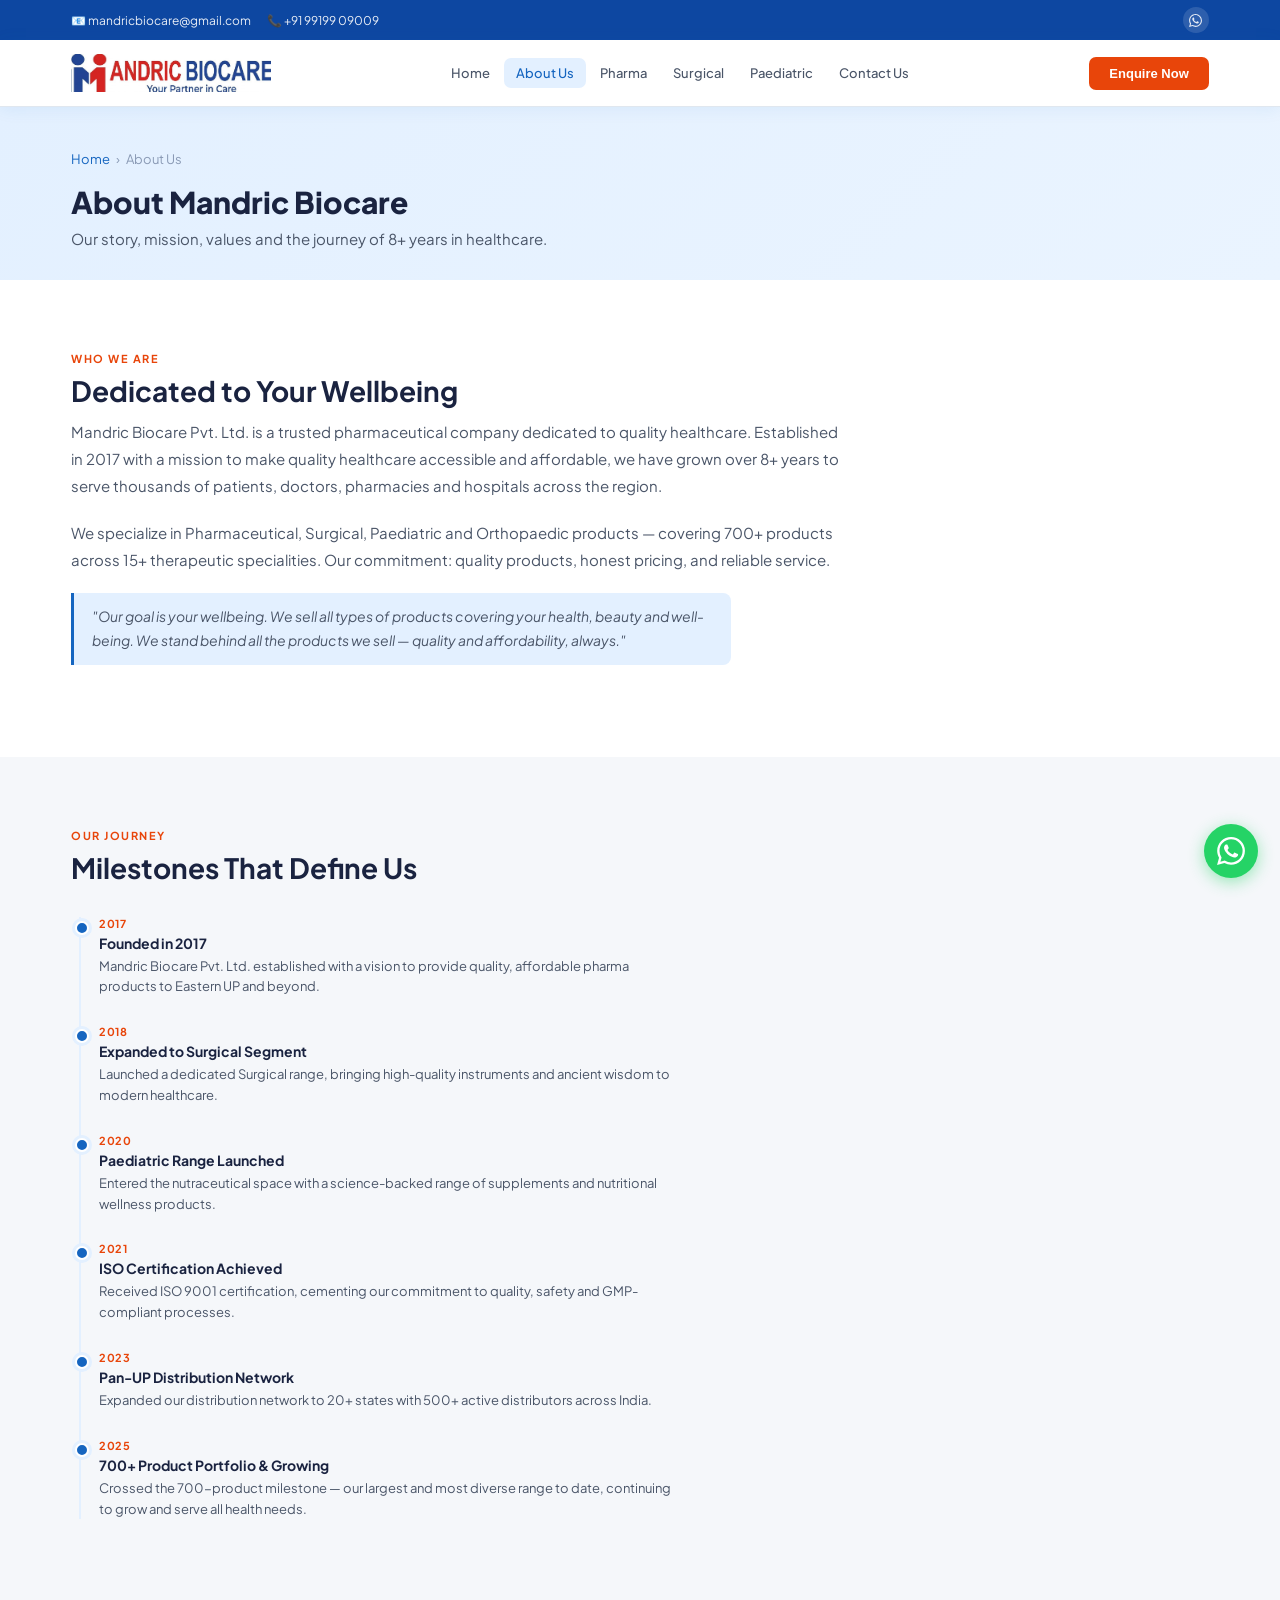
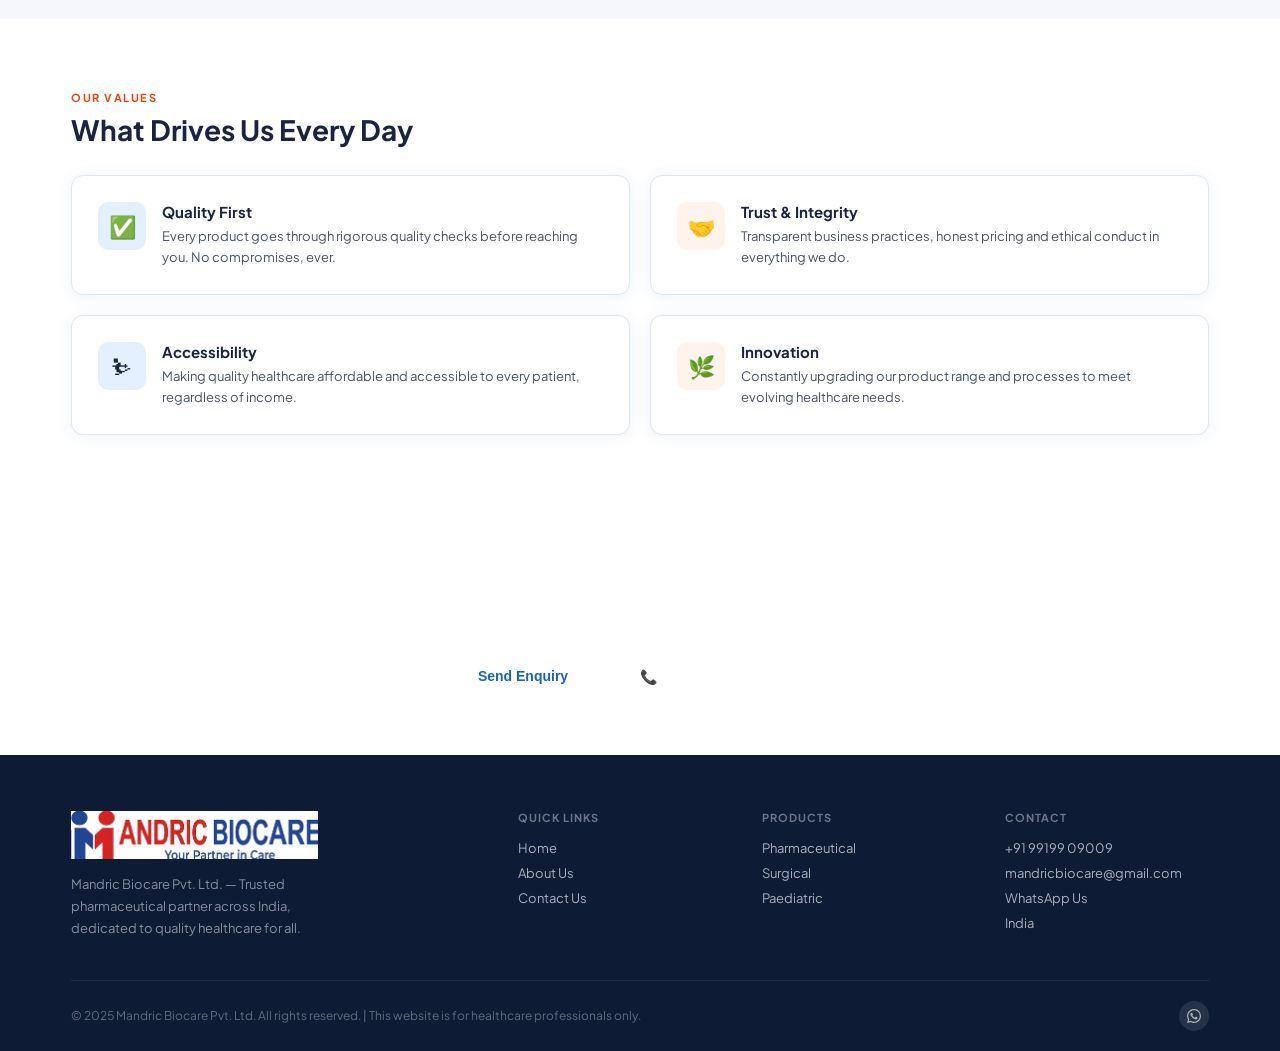
==== commit a2ef0b42: "🔧 Fixed all nav labels: Ayurvedic→Surgical, Nutraceutical→Paediatric across all pages" ====
--- a/about.html
+++ b/about.html
@@ -92,8 +92,8 @@
           <a href="index.html">Home</a>
           <a href="about.html" class="active">About Us</a>
           <a href="pharma.html">Pharma</a>
-          <a href="surgical.html">Ayurvedic</a>
-          <a href="paediatric.html">Nutraceutical</a>
+          <a href="surgical.html">Surgical</a>
+          <a href="paediatric.html">Paediatric</a>
           <a href="contact.html">Contact Us</a>
         </div>
         <button class="nav-enquire" onclick="openModal('General Enquiry')">Enquire Now</button>
@@ -106,8 +106,8 @@
       <a href="index.html">&#127968; Home</a>
       <a href="about.html" class="active">&#127970; About Us</a>
       <a href="pharma.html">&#128138; Pharma</a>
-      <a href="surgical.html">&#127807; Ayurvedic</a>
-      <a href="paediatric.html">&#129514; Nutraceutical</a>
+      <a href="surgical.html">&#129657; Surgical</a>
+      <a href="paediatric.html">&#128118; Paediatric</a>
       <a href="contact.html">&#128222; Contact Us</a>
       <button class="mobile-enquire" onclick="openModal('General Enquiry');toggleMenu()">Enquire Now &#8594;</button>
     </div>
@@ -131,7 +131,7 @@
         mission to make quality healthcare accessible and affordable, we have grown over 8+ years to serve thousands of
         patients, doctors, pharmacies and hospitals across the region.</p>
       <p style="font-size:15px;color:var(--text2);line-height:1.8;max-width:780px;margin-bottom:20px;">We specialize in
-        Pharmaceutical, Ayurvedic and Nutraceutical products — covering 700+ products across 15+ therapeutic
+        Pharmaceutical, Surgical, Paediatric and Orthopaedic products — covering 700+ products across 15+ therapeutic
         specialities. Our commitment: quality products, honest pricing, and reliable service.</p>
       <div class="quote-block" style="max-width:660px;">"Our goal is your wellbeing. We sell all types of products
         covering your health, beauty and well-being. We stand behind all the products we sell — quality and
@@ -155,14 +155,14 @@
           <div class="timeline-item">
             <div class="timeline-dot"></div>
             <div class="timeline-year">2018</div>
-            <div class="timeline-title">Expanded to Ayurvedic Segment</div>
-            <div class="timeline-desc">Launched a dedicated Ayurvedic range, bringing classical formulations rooted in
+            <div class="timeline-title">Expanded to Surgical Segment</div>
+            <div class="timeline-desc">Launched a dedicated Surgical range, bringing high-quality instruments and
               ancient wisdom to modern healthcare.</div>
           </div>
           <div class="timeline-item">
             <div class="timeline-dot"></div>
             <div class="timeline-year">2020</div>
-            <div class="timeline-title">Nutraceutical Range Launched</div>
+            <div class="timeline-title">Paediatric Range Launched</div>
             <div class="timeline-desc">Entered the nutraceutical space with a science-backed range of supplements and
               nutritional wellness products.</div>
           </div>
@@ -259,7 +259,7 @@
         </div>
         <div class="footer-col">
           <h4>Products</h4><a href="pharma.html">Pharmaceutical</a><a href="surgical.html">Surgical</a><a
-            href="paediatric.html">Nutraceutical</a>
+            href="paediatric.html">Paediatric</a>
         </div>
         <div class="footer-col">
           <h4>Contact</h4><a href="tel:+919919909009">+91 99199 09009</a><a
--- a/styles.css
+++ b/styles.css
@@ -145,6 +145,9 @@
 .seg-card-header.pharma{background:linear-gradient(135deg,#E3F0FF,#BBDEFB);}
 .seg-card-header.ayur{background:linear-gradient(135deg,#E8F5E9,#C8E6C9);}
 .seg-card-header.nutri{background:linear-gradient(135deg,#FFF8E1,#FFECB3);}
+.seg-card-img{height:190px;overflow:hidden;border-radius:var(--radius) var(--radius) 0 0;}
+.seg-card-img img{width:100%;height:100%;object-fit:cover;display:block;transition:transform .4s ease;}
+.seg-card:hover .seg-card-img img{transform:scale(1.06);}
 .seg-body{padding:20px;}
 .seg-title{font-size:16px;font-weight:700;margin-bottom:7px;}
 .seg-desc{font-size:12px;color:var(--text2);line-height:1.65;margin-bottom:14px;}
@@ -298,6 +301,15 @@
 .modal h2{font-size:20px;font-weight:700;margin-bottom:4px;}
 .modal .modal-sub{font-size:13px;color:var(--text2);margin-bottom:22px;}
 .modal-product-badge{display:inline-block;background:var(--blue-light);color:var(--blue2);padding:5px 14px;border-radius:20px;font-size:12px;font-weight:600;margin-bottom:18px;}
+.modal-prod-card{display:flex;align-items:center;gap:14px;background:var(--blue-light);border:1px solid var(--border);border-radius:12px;padding:14px 16px;margin-bottom:16px;}
+.modal-prod-ico{font-size:36px;line-height:1;flex-shrink:0;}
+.modal-prod-info{flex:1;min-width:0;}
+.modal-prod-name{font-size:15px;font-weight:700;color:var(--blue2);margin-bottom:4px;line-height:1.3;}
+.modal-prod-comp{font-size:11px;color:var(--text2);margin-bottom:8px;line-height:1.5;}
+.modal-prod-meta{display:flex;gap:6px;flex-wrap:wrap;}
+.modal-prod-wa{margin-bottom:16px;}
+.btn-wa-quick{display:flex;align-items:center;justify-content:center;gap:8px;background:#25D366;color:#fff;padding:10px 18px;border-radius:8px;font-size:13px;font-weight:600;text-decoration:none;transition:background .2s;}
+.btn-wa-quick:hover{background:#1ebe57;}
 .success-msg{display:none;text-align:center;padding:24px 0;}
 .success-msg .si{font-size:54px;margin-bottom:12px;}
 .success-msg h3{font-size:18px;font-weight:700;margin-bottom:6px;}
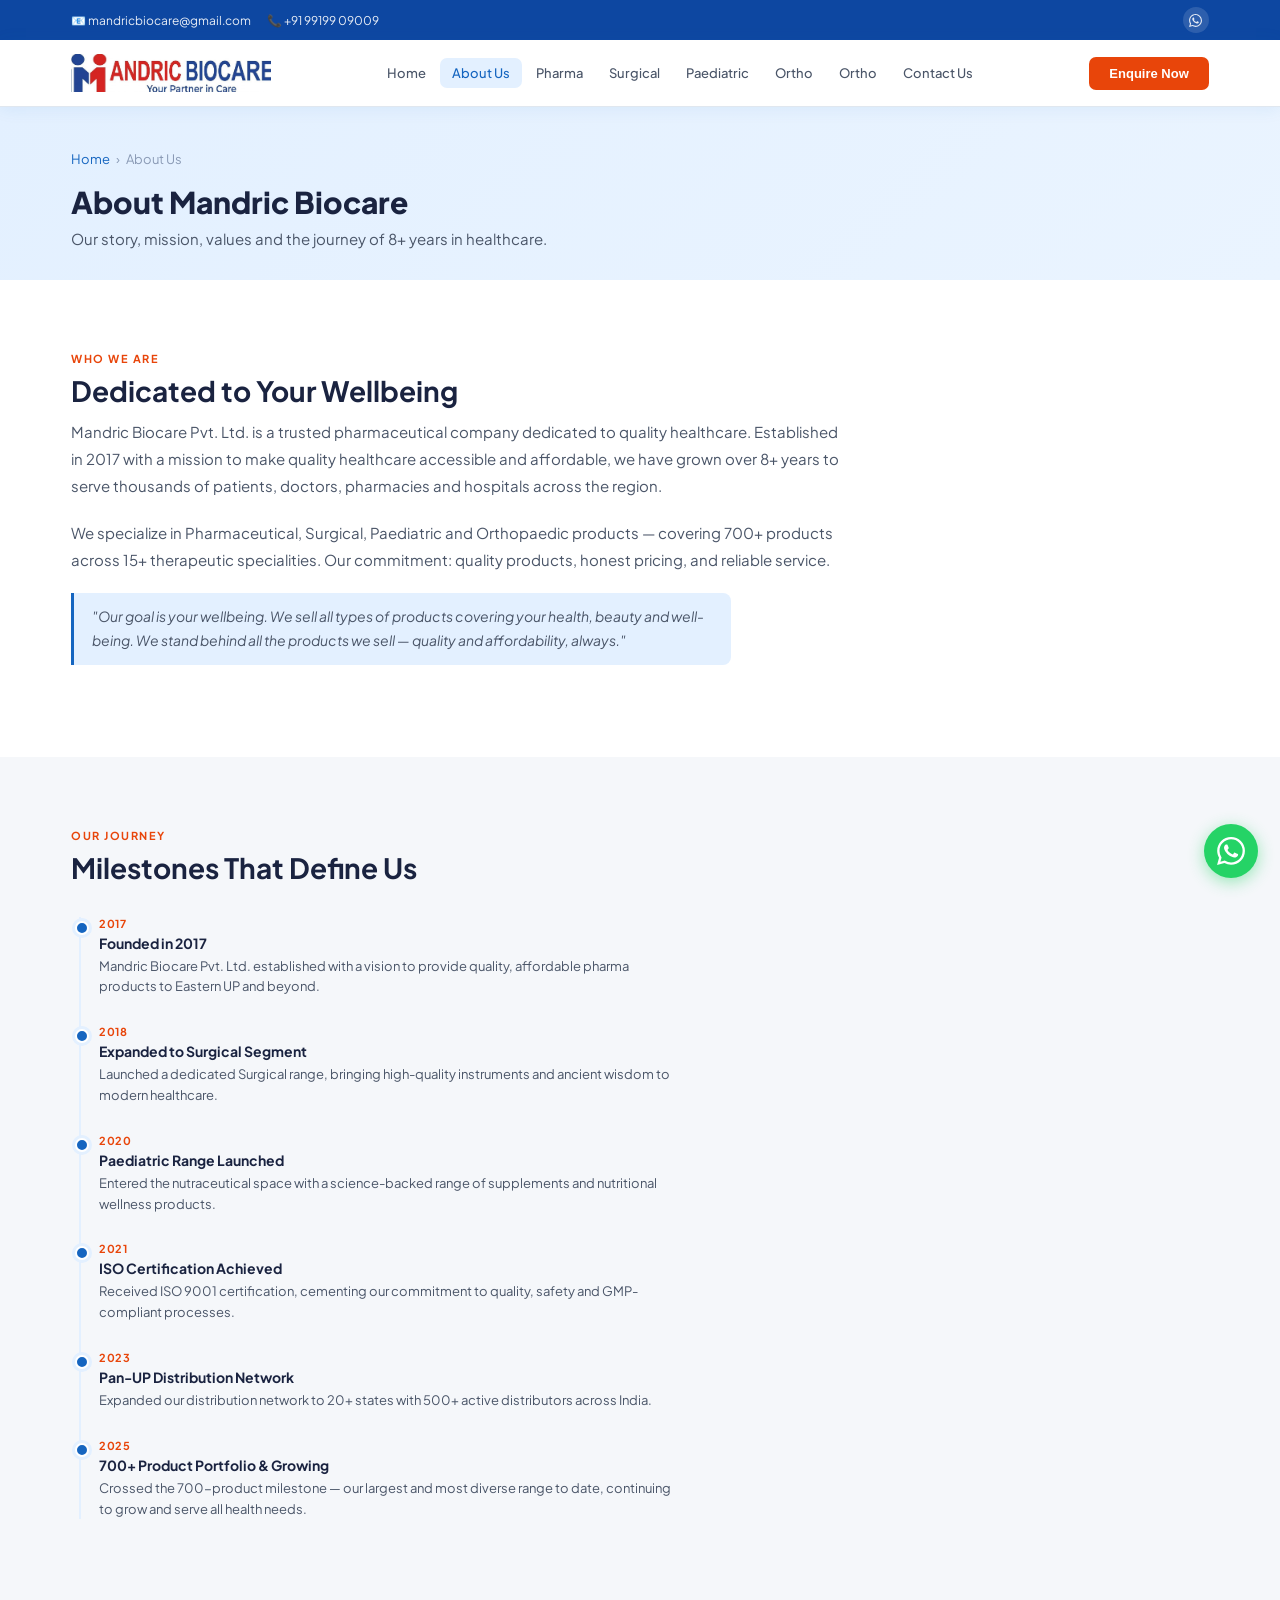
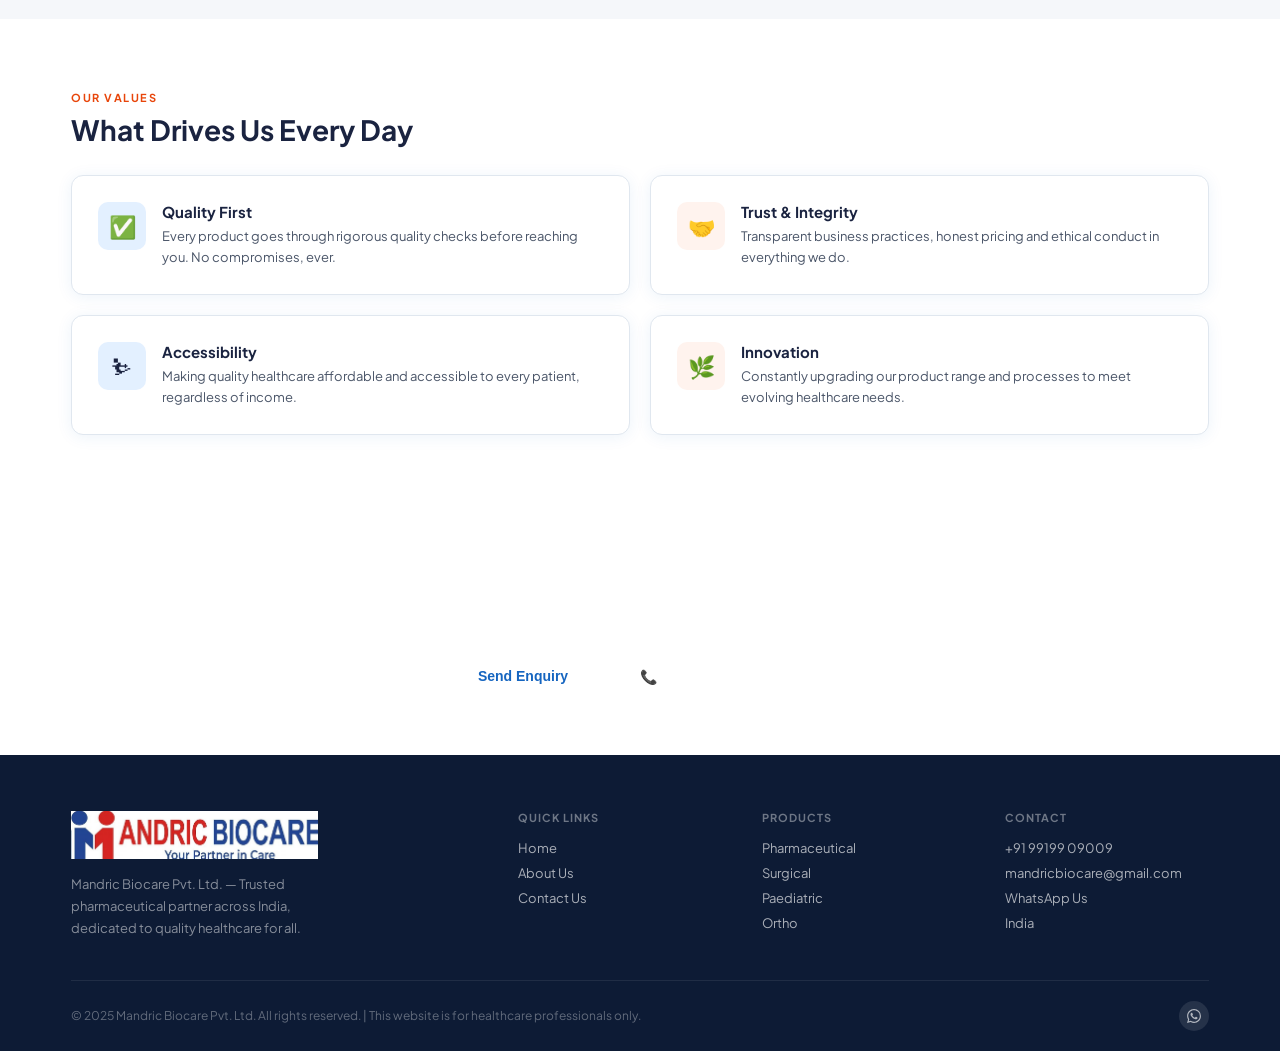
==== commit 2c6b4c90: "🔧 Added missing Ortho nav link on paediatric.html and about.html" ====
--- a/about.html
+++ b/about.html
@@ -93,7 +93,8 @@
           <a href="about.html" class="active">About Us</a>
           <a href="pharma.html">Pharma</a>
           <a href="surgical.html">Surgical</a>
-          <a href="paediatric.html">Paediatric</a>
+          <a href="paediatric.html">Paediatric</a><a href="ortho.html">Ortho</a>
+          <a href="ortho.html">Ortho</a>
           <a href="contact.html">Contact Us</a>
         </div>
         <button class="nav-enquire" onclick="openModal('General Enquiry')">Enquire Now</button>
@@ -108,6 +109,7 @@
       <a href="pharma.html">&#128138; Pharma</a>
       <a href="surgical.html">&#129657; Surgical</a>
       <a href="paediatric.html">&#128118; Paediatric</a>
+      <a href="ortho.html">&#129461; Ortho</a>
       <a href="contact.html">&#128222; Contact Us</a>
       <button class="mobile-enquire" onclick="openModal('General Enquiry');toggleMenu()">Enquire Now &#8594;</button>
     </div>
@@ -259,7 +261,7 @@
         </div>
         <div class="footer-col">
           <h4>Products</h4><a href="pharma.html">Pharmaceutical</a><a href="surgical.html">Surgical</a><a
-            href="paediatric.html">Paediatric</a>
+            href="paediatric.html">Paediatric</a><a href="ortho.html">Ortho</a>
         </div>
         <div class="footer-col">
           <h4>Contact</h4><a href="tel:+919919909009">+91 99199 09009</a><a
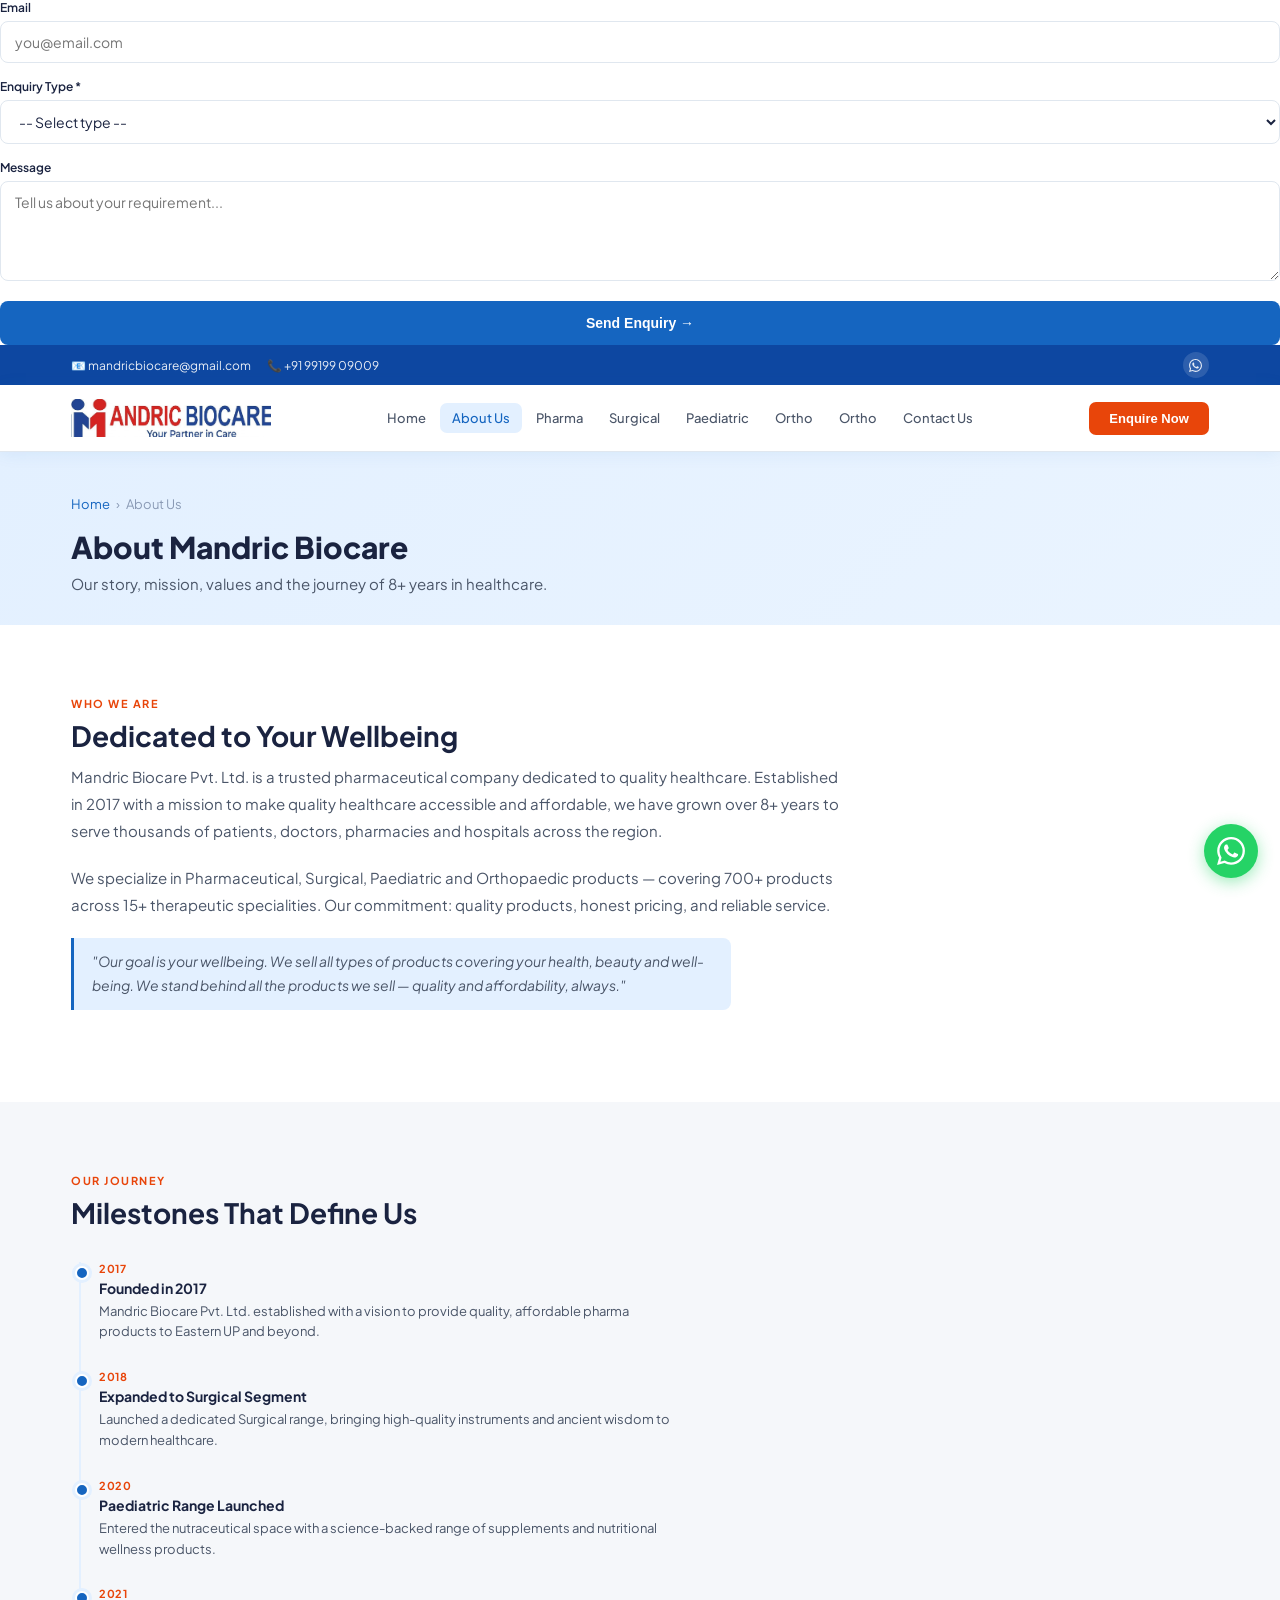
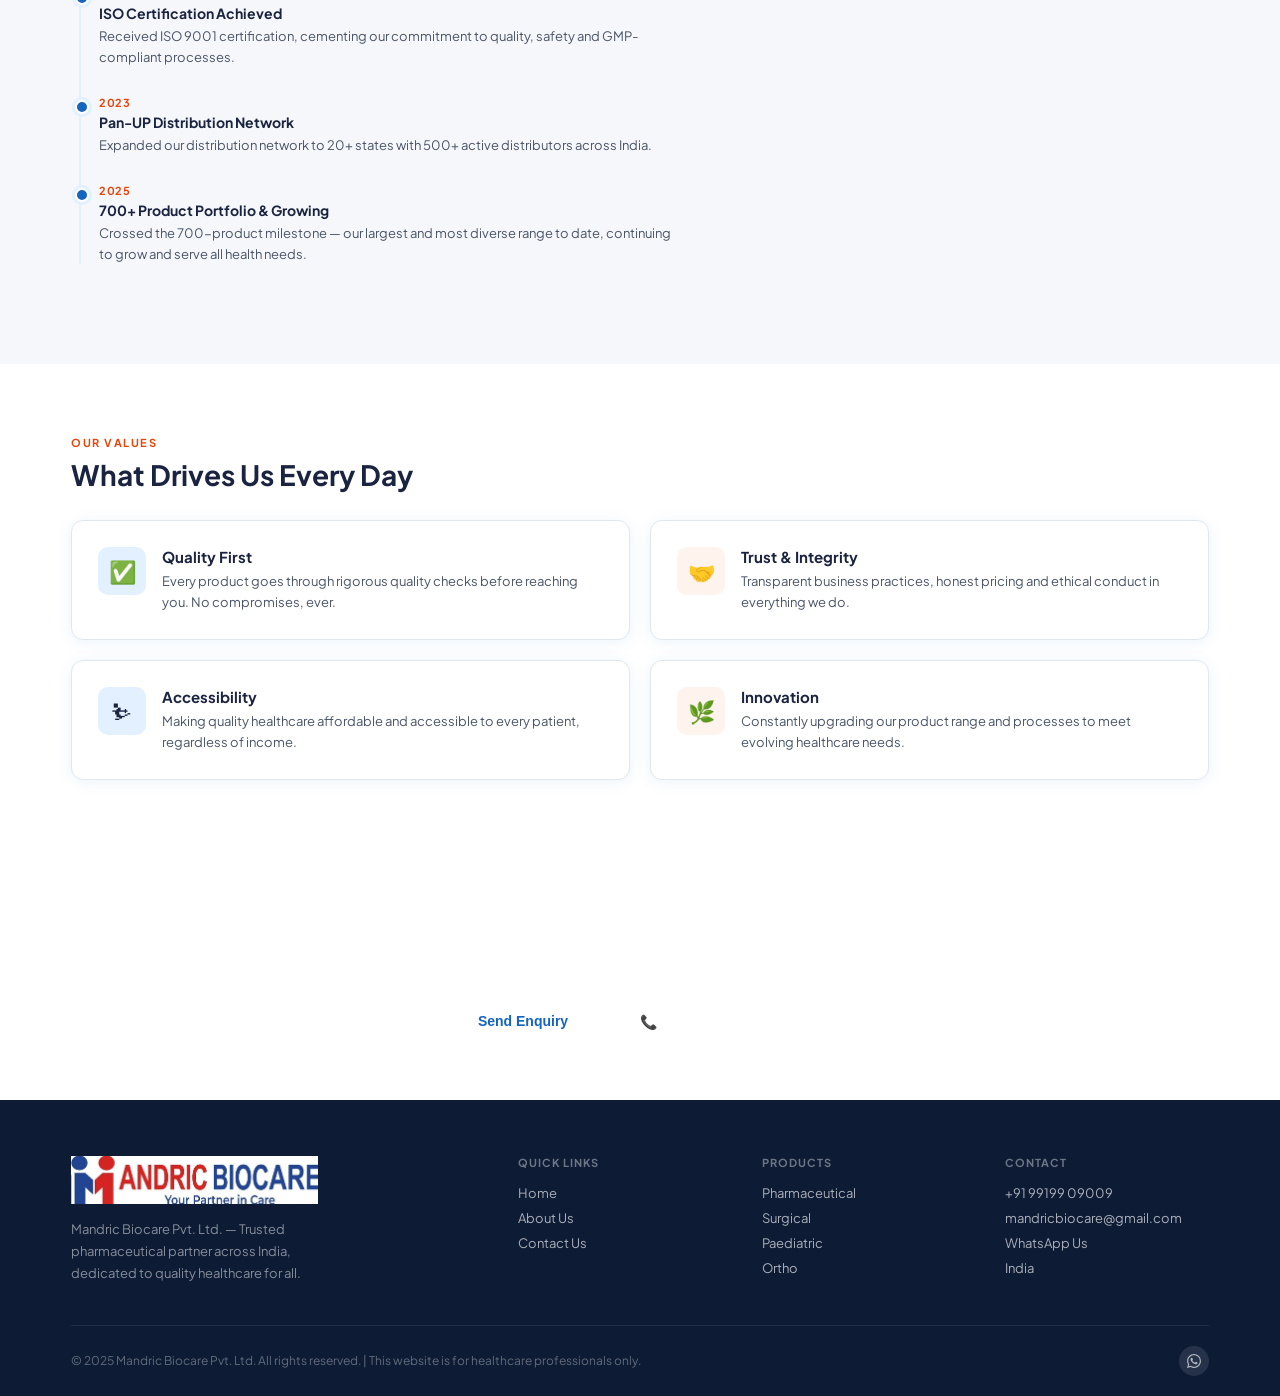
==== commit 1b559b41: "💎 Premium square modal — 3D flip-down animation, gradient header, product desc card" ====
--- a/about.html
+++ b/about.html
@@ -24,19 +24,39 @@
   </a>
 
   <!-- MODAL -->
-  <div class="modal-overlay" id="enquiryModal" role="dialog" aria-modal="true">
-    <div class="modal">
-      <button class="modal-close" onclick="closeModal()" aria-label="Close">&#x2715;</button>
+<div class="modal-overlay" id="enquiryModal" role="dialog" aria-modal="true">
+  <div class="modal">
+    <button class="modal-close" onclick="closeModal()" aria-label="Close">&#x2715;</button>
+    <div class="modal-header">
       <h2>Product Enquiry</h2>
       <p class="modal-sub">Fill in your details and our team will contact you within 24 hours.</p>
+    </div>
+    <div class="modal-body">
       <div id="modalBadge"></div>
       <div id="enquiryForm">
         <div class="form-row">
-          <div class="form-group"><label>Full Name *</label><input type="text" id="eq-name" placeholder="Your name">
-          </div>
-          <div class="form-group"><label>Phone *</label><input type="tel" id="eq-phone" placeholder="+91 3434343233">
-          </div>
-        </div>
+          <div class="form-group"><label>Full Name *</label><input type="text" id="eq-name" placeholder="Your name"></div>
+          <div class="form-group"><label>Phone *</label><input type="tel" id="eq-phone" placeholder="+91 99199 09009"></div>
+        </div>
+        <div class="form-group"><label>Email</label><input type="email" id="eq-email" placeholder="you@email.com"></div>
+        <div class="form-group"><label>Enquiry Type *</label>
+          <select id="eq-type">
+            <option value="">-- Select type --</option>
+            <option>Retailer</option><option>Wholesaler</option><option>Doctor</option>
+            <option>Hospital / Clinic</option><option>Customer</option><option>Distributor</option><option>Other</option>
+          </select>
+        </div>
+        <div class="form-group"><label>Message</label><textarea id="eq-msg" placeholder="Tell us about your requirement..."></textarea></div>
+        <button class="btn btn-blue" style="width:100%;justify-content:center;padding:13px;" onclick="submitEnquiry()">Send Enquiry &#8594;</button>
+      </div>
+      <div class="success-msg" id="successMsg">
+        <div class="si">&#x2705;</div>
+        <h3>Enquiry Sent Successfully!</h3>
+        <p>Thank you! Our team will contact you within 24 hours.</p>
+      </div>
+    </div>
+  </div>
+</div>
         <div class="form-group"><label>Email</label><input type="email" id="eq-email" placeholder="you@email.com"></div>
         <div class="form-group"><label>Enquiry Type *</label>
           <select id="eq-type">
--- a/styles.css
+++ b/styles.css
@@ -293,13 +293,58 @@
 .map-placeholder{background:var(--blue-light);border-radius:var(--radius);height:280px;display:flex;flex-direction:column;align-items:center;justify-content:center;gap:10px;border:1px solid var(--border);font-size:15px;color:var(--blue);font-weight:600;}
 
 /* MODAL */
-.modal-overlay{position:fixed;inset:0;background:rgba(0,0,0,.55);z-index:999;display:none;align-items:center;justify-content:center;padding:20px;}
-.modal-overlay.open{display:flex;}
-.modal{background:#fff;border-radius:16px;padding:32px;width:100%;max-width:480px;max-height:90vh;overflow-y:auto;position:relative;}
-.modal-close{position:absolute;top:16px;right:16px;background:#f0f0f0;border:none;border-radius:50%;width:32px;height:32px;font-size:18px;cursor:pointer;display:flex;align-items:center;justify-content:center;color:var(--text);}
-.modal-close:hover{background:#e0e0e0;}
-.modal h2{font-size:20px;font-weight:700;margin-bottom:4px;}
-.modal .modal-sub{font-size:13px;color:var(--text2);margin-bottom:22px;}
+/* ===== MODAL — PREMIUM SQUARE REDESIGN ===== */
+@keyframes modalIn{
+  0%{opacity:0;transform:perspective(800px) rotateX(-20deg) translateY(-40px) scale(0.9);}
+  60%{opacity:1;transform:perspective(800px) rotateX(4deg) translateY(4px) scale(1.01);}
+  100%{opacity:1;transform:perspective(800px) rotateX(0deg) translateY(0) scale(1);}
+}
+@keyframes overlayIn{0%{opacity:0;}100%{opacity:1;}}
+
+.modal-overlay{
+  position:fixed;inset:0;
+  background:rgba(10,20,60,.65);
+  backdrop-filter:blur(6px);
+  -webkit-backdrop-filter:blur(6px);
+  z-index:999;display:none;
+  align-items:center;justify-content:center;padding:16px;
+}
+.modal-overlay.open{display:flex;animation:overlayIn 0.25s ease forwards;}
+.modal{
+  background:#fff;
+  border-radius:20px;
+  width:100%;
+  max-width:480px;
+  max-height:92vh;
+  overflow-y:auto;
+  position:relative;
+  box-shadow:0 32px 80px rgba(0,40,120,.22), 0 8px 24px rgba(0,0,0,.15);
+  animation:modalIn 0.42s cubic-bezier(0.34,1.56,0.64,1) forwards;
+}
+.modal-close{
+  position:absolute;top:14px;right:14px;
+  background:rgba(255,255,255,.25);
+  border:none;border-radius:50%;
+  width:34px;height:34px;
+  font-size:17px;cursor:pointer;
+  display:flex;align-items:center;justify-content:center;
+  color:#fff;z-index:2;
+  transition:background .2s, transform .2s;
+}
+.modal-close:hover{background:rgba(255,255,255,.4);transform:rotate(90deg);}
+.modal-header{
+  background:linear-gradient(135deg,#1a3a8f 0%,#1565C0 60%,#0288D1 100%);
+  border-radius:20px 20px 0 0;
+  padding:28px 24px 24px;
+  position:relative;overflow:hidden;
+}
+.modal-header::before{
+  content:'';position:absolute;inset:0;
+  background:url("data:image/svg+xml,%3Csvg width='60' height='60' viewBox='0 0 60 60' xmlns='http://www.w3.org/2000/svg'%3E%3Cg fill='none' fill-rule='evenodd'%3E%3Cg fill='%23ffffff' fill-opacity='0.04'%3E%3Ccircle cx='30' cy='30' r='30'/%3E%3C/g%3E%3C/g%3E%3C/svg%3E");
+}
+.modal-header h2{font-size:18px;font-weight:700;color:#fff;margin-bottom:2px;position:relative;}
+.modal .modal-sub{font-size:12px;color:rgba(255,255,255,.75);margin-bottom:0;position:relative;}
+.modal-body{padding:20px 24px 24px;}
 .modal-product-badge{display:inline-block;background:var(--blue-light);color:var(--blue2);padding:5px 14px;border-radius:20px;font-size:12px;font-weight:600;margin-bottom:18px;}
 .modal-prod-card{display:flex;align-items:center;gap:14px;background:var(--blue-light);border:1px solid var(--border);border-radius:12px;padding:14px 16px;margin-bottom:16px;}
 .modal-prod-ico{font-size:36px;line-height:1;flex-shrink:0;}
@@ -308,6 +353,9 @@
 .modal-prod-comp{font-size:11px;color:var(--text2);margin-bottom:8px;line-height:1.5;}
 .modal-prod-meta{display:flex;gap:6px;flex-wrap:wrap;}
 .modal-prod-wa{margin-bottom:16px;}
+.modal-prod-desc{background:#f8faff;border-left:3px solid var(--blue);border-radius:0 8px 8px 0;padding:12px 14px;margin-bottom:16px;}
+.modal-prod-desc-label{font-size:11px;font-weight:700;color:var(--blue2);text-transform:uppercase;letter-spacing:.5px;margin-bottom:5px;}
+.modal-prod-desc-text{font-size:12.5px;color:var(--text);line-height:1.7;}
 .btn-wa-quick{display:flex;align-items:center;justify-content:center;gap:8px;background:#25D366;color:#fff;padding:10px 18px;border-radius:8px;font-size:13px;font-weight:600;text-decoration:none;transition:background .2s;}
 .btn-wa-quick:hover{background:#1ebe57;}
 .success-msg{display:none;text-align:center;padding:24px 0;}
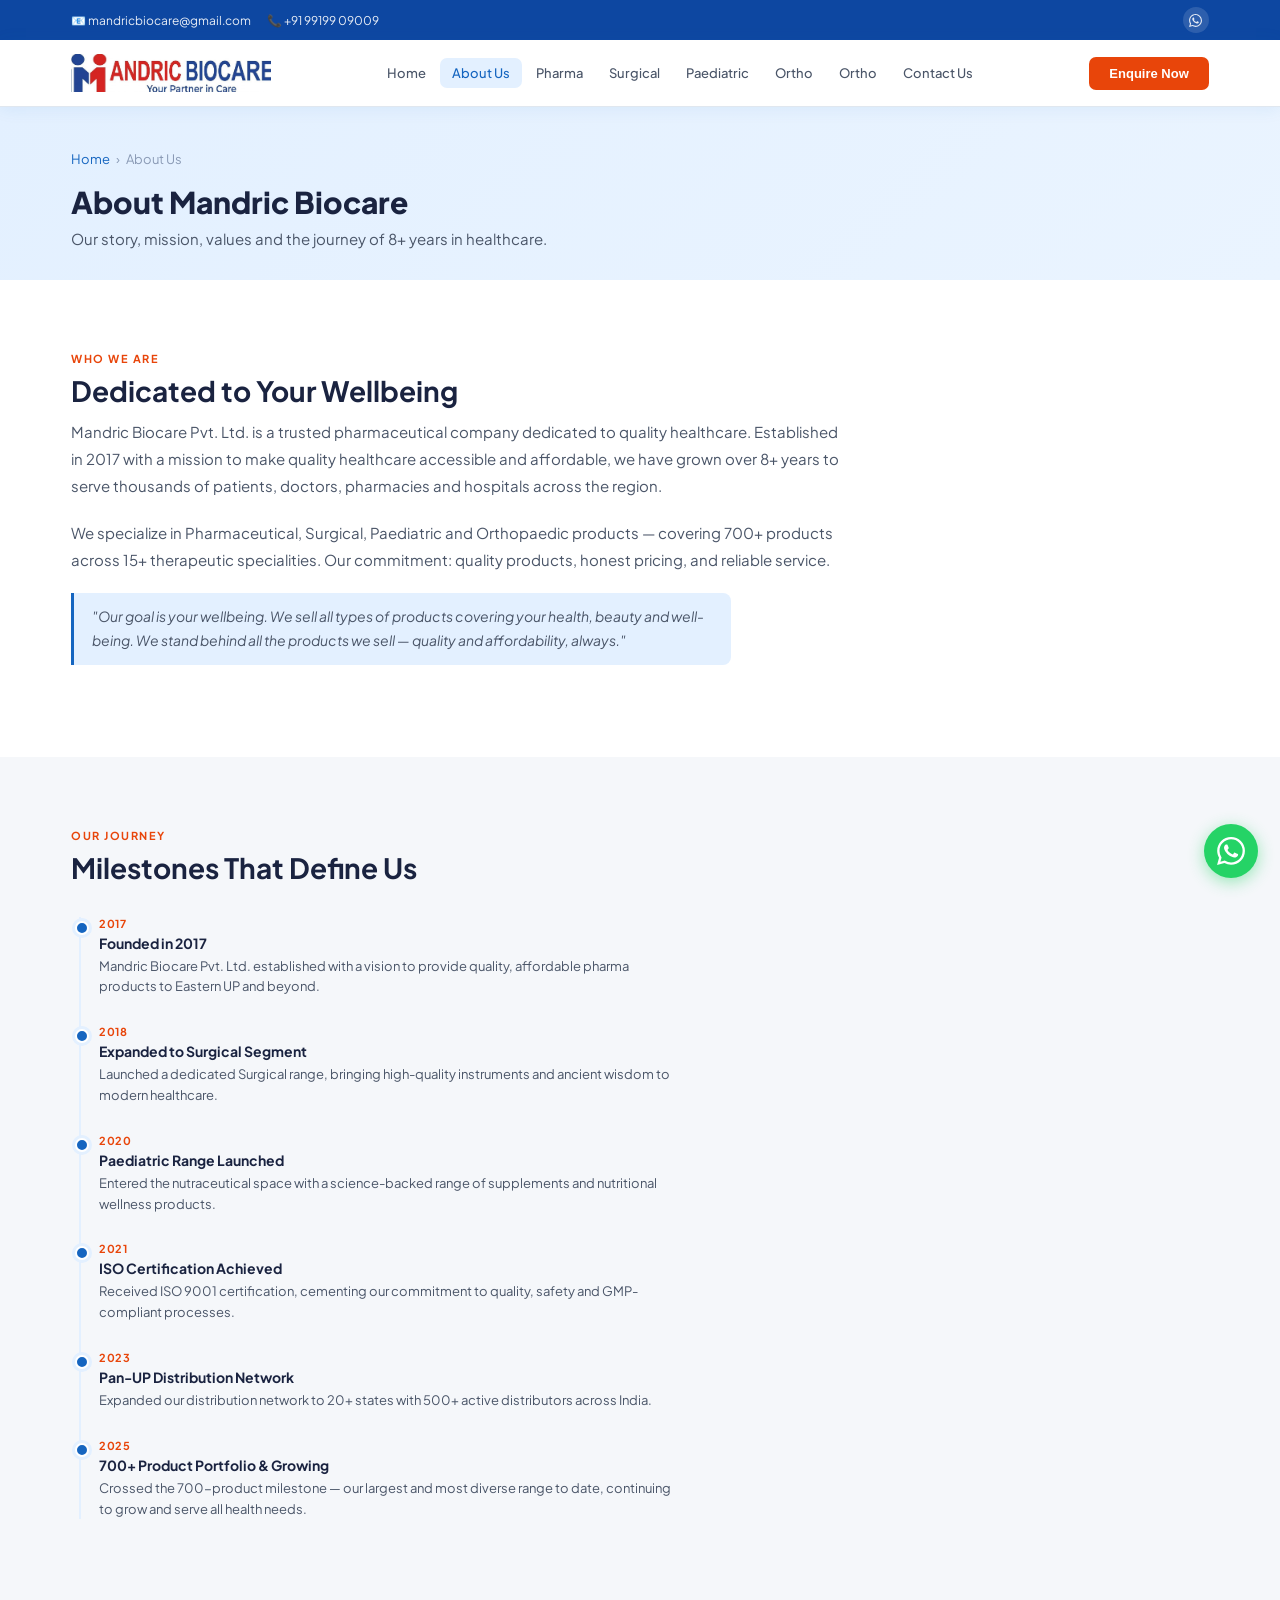
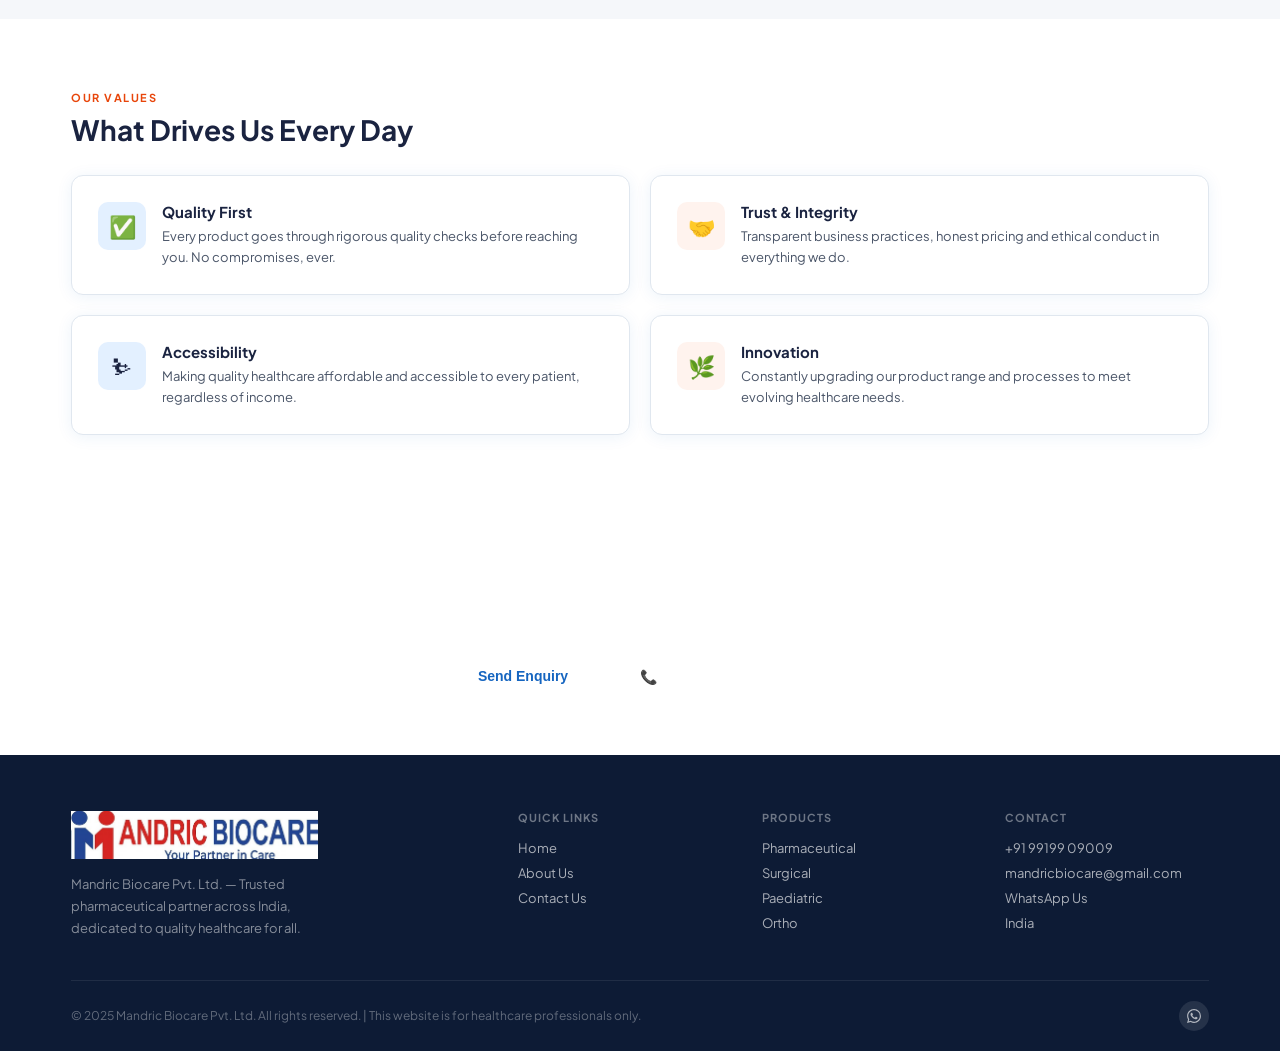
==== commit 4d762f04: "🐛 Fixed about.html — removed orphaned form fragment that was showing at top of page" ====
--- a/about.html
+++ b/about.html
@@ -57,31 +57,7 @@
     </div>
   </div>
 </div>
-        <div class="form-group"><label>Email</label><input type="email" id="eq-email" placeholder="you@email.com"></div>
-        <div class="form-group"><label>Enquiry Type *</label>
-          <select id="eq-type">
-            <option value="">-- Select type --</option>
-            <option>Retailer</option>
-            <option>Wholesaler</option>
-            <option>Doctor</option>
-            <option>Hospital / Clinic</option>
-            <option>Customer</option>
-            <option>Distributor</option>
-            <option>Other</option>
-          </select>
-        </div>
-        <div class="form-group"><label>Message</label><textarea id="eq-msg"
-            placeholder="Tell us about your requirement..."></textarea></div>
-        <button class="btn btn-blue" style="width:100%;justify-content:center;padding:13px;"
-          onclick="submitEnquiry()">Send Enquiry &#8594;</button>
-      </div>
-      <div class="success-msg" id="successMsg">
-        <div class="si">&#x2705;</div>
-        <h3>Enquiry Sent Successfully!</h3>
-        <p>Thank you! Our team will contact you within 24 hours.</p>
-      </div>
-    </div>
-  </div>
+
 
   <!-- TOPBAR -->
   <div class="topbar">
--- a/styles.css
+++ b/styles.css
@@ -294,10 +294,9 @@
 
 /* MODAL */
 /* ===== MODAL — PREMIUM SQUARE REDESIGN ===== */
-@keyframes modalIn{
-  0%{opacity:0;transform:perspective(800px) rotateX(-20deg) translateY(-40px) scale(0.9);}
-  60%{opacity:1;transform:perspective(800px) rotateX(4deg) translateY(4px) scale(1.01);}
-  100%{opacity:1;transform:perspective(800px) rotateX(0deg) translateY(0) scale(1);}
+@keyframes gb-popup-scale-blur{
+  0%{opacity:0;transform-origin:50% 50%;transform:scale(2,2);filter:blur(90px);}
+  100%{opacity:1;transform-origin:50% 50%;transform:scale(1,1);filter:blur(0px);}
 }
 @keyframes overlayIn{0%{opacity:0;}100%{opacity:1;}}
 
@@ -313,20 +312,22 @@
 .modal{
   background:#fff;
   border-radius:20px;
-  width:100%;
-  max-width:480px;
-  max-height:92vh;
-  overflow-y:auto;
+  width:min(800px, 96vw);
+  height:min(800px, 96vw);
+  max-height:96vh;
+  overflow:hidden;
   position:relative;
-  box-shadow:0 32px 80px rgba(0,40,120,.22), 0 8px 24px rgba(0,0,0,.15);
-  animation:modalIn 0.42s cubic-bezier(0.34,1.56,0.64,1) forwards;
+  display:flex;
+  flex-direction:column;
+  box-shadow:0 40px 100px rgba(0,40,120,.28), 0 12px 32px rgba(0,0,0,.18);
+  animation:gb-popup-scale-blur 1s both;
 }
 .modal-close{
-  position:absolute;top:14px;right:14px;
-  background:rgba(255,255,255,.25);
+  position:absolute;top:18px;right:18px;
+  background:rgba(255,255,255,.22);
   border:none;border-radius:50%;
-  width:34px;height:34px;
-  font-size:17px;cursor:pointer;
+  width:40px;height:40px;
+  font-size:19px;cursor:pointer;
   display:flex;align-items:center;justify-content:center;
   color:#fff;z-index:2;
   transition:background .2s, transform .2s;
@@ -335,29 +336,31 @@
 .modal-header{
   background:linear-gradient(135deg,#1a3a8f 0%,#1565C0 60%,#0288D1 100%);
   border-radius:20px 20px 0 0;
-  padding:28px 24px 24px;
-  position:relative;overflow:hidden;
+  padding:32px 40px 28px;
+  position:relative;overflow:hidden;flex-shrink:0;
 }
 .modal-header::before{
   content:'';position:absolute;inset:0;
   background:url("data:image/svg+xml,%3Csvg width='60' height='60' viewBox='0 0 60 60' xmlns='http://www.w3.org/2000/svg'%3E%3Cg fill='none' fill-rule='evenodd'%3E%3Cg fill='%23ffffff' fill-opacity='0.04'%3E%3Ccircle cx='30' cy='30' r='30'/%3E%3C/g%3E%3C/g%3E%3C/svg%3E");
 }
-.modal-header h2{font-size:18px;font-weight:700;color:#fff;margin-bottom:2px;position:relative;}
-.modal .modal-sub{font-size:12px;color:rgba(255,255,255,.75);margin-bottom:0;position:relative;}
-.modal-body{padding:20px 24px 24px;}
-.modal-product-badge{display:inline-block;background:var(--blue-light);color:var(--blue2);padding:5px 14px;border-radius:20px;font-size:12px;font-weight:600;margin-bottom:18px;}
-.modal-prod-card{display:flex;align-items:center;gap:14px;background:var(--blue-light);border:1px solid var(--border);border-radius:12px;padding:14px 16px;margin-bottom:16px;}
-.modal-prod-ico{font-size:36px;line-height:1;flex-shrink:0;}
+.modal-header h2{font-size:26px;font-weight:800;color:#fff;margin-bottom:6px;position:relative;}
+.modal .modal-sub{font-size:15px;color:rgba(255,255,255,.78);margin-bottom:0;position:relative;}
+.modal-body{padding:28px 40px 36px;flex:1;overflow-y:auto;}
+.modal-product-badge{display:inline-block;background:var(--blue-light);color:var(--blue2);padding:6px 16px;border-radius:20px;font-size:13px;font-weight:600;margin-bottom:20px;}
+.modal-prod-hero{display:flex;align-items:center;gap:22px;margin-bottom:22px;position:relative;z-index:1;}
+.modal-prod-ico{width:82px;height:82px;border-radius:20px;background:rgba(255,255,255,.18);border:2px solid rgba(255,255,255,.3);display:flex;align-items:center;justify-content:center;font-size:44px;flex-shrink:0;}
 .modal-prod-info{flex:1;min-width:0;}
-.modal-prod-name{font-size:15px;font-weight:700;color:var(--blue2);margin-bottom:4px;line-height:1.3;}
-.modal-prod-comp{font-size:11px;color:var(--text2);margin-bottom:8px;line-height:1.5;}
-.modal-prod-meta{display:flex;gap:6px;flex-wrap:wrap;}
-.modal-prod-wa{margin-bottom:16px;}
-.modal-prod-desc{background:#f8faff;border-left:3px solid var(--blue);border-radius:0 8px 8px 0;padding:12px 14px;margin-bottom:16px;}
-.modal-prod-desc-label{font-size:11px;font-weight:700;color:var(--blue2);text-transform:uppercase;letter-spacing:.5px;margin-bottom:5px;}
-.modal-prod-desc-text{font-size:12.5px;color:var(--text);line-height:1.7;}
-.btn-wa-quick{display:flex;align-items:center;justify-content:center;gap:8px;background:#25D366;color:#fff;padding:10px 18px;border-radius:8px;font-size:13px;font-weight:600;text-decoration:none;transition:background .2s;}
-.btn-wa-quick:hover{background:#1ebe57;}
+.modal-prod-name{font-size:20px;font-weight:800;color:#fff;margin-bottom:6px;line-height:1.3;}
+.modal-prod-comp{font-size:14px;color:rgba(255,255,255,.82);margin-bottom:12px;line-height:1.5;}
+.modal-prod-meta{display:flex;gap:8px;flex-wrap:wrap;}
+.modal-prod-meta .prod-tag{background:rgba(255,255,255,.2);color:#fff;border:1px solid rgba(255,255,255,.3);font-size:12px;padding:4px 12px;}
+.modal-prod-meta .prod-tag.green{background:rgba(46,213,115,.25);color:#b8ffd2;border-color:rgba(46,213,115,.4);}
+.modal-prod-wa{margin-bottom:22px;}
+.modal-prod-desc{background:linear-gradient(135deg,#f0f6ff,#e8f0fe);border-left:5px solid var(--blue);border-radius:0 14px 14px 0;padding:18px 22px;margin-bottom:22px;}
+.modal-prod-desc-label{font-size:12px;font-weight:800;color:var(--blue2);text-transform:uppercase;letter-spacing:.8px;margin-bottom:8px;display:flex;align-items:center;gap:6px;}
+.modal-prod-desc-text{font-size:14px;color:#334;line-height:1.8;}
+.btn-wa-quick{display:flex;align-items:center;justify-content:center;gap:12px;background:linear-gradient(135deg,#25D366,#1ebe57);color:#fff;padding:16px 28px;border-radius:14px;font-size:15px;font-weight:700;text-decoration:none;box-shadow:0 6px 20px rgba(37,211,102,.4);transition:transform .2s,box-shadow .2s;}
+.btn-wa-quick:hover{transform:translateY(-2px);box-shadow:0 10px 28px rgba(37,211,102,.5);}
 .success-msg{display:none;text-align:center;padding:24px 0;}
 .success-msg .si{font-size:54px;margin-bottom:12px;}
 .success-msg h3{font-size:18px;font-weight:700;margin-bottom:6px;}
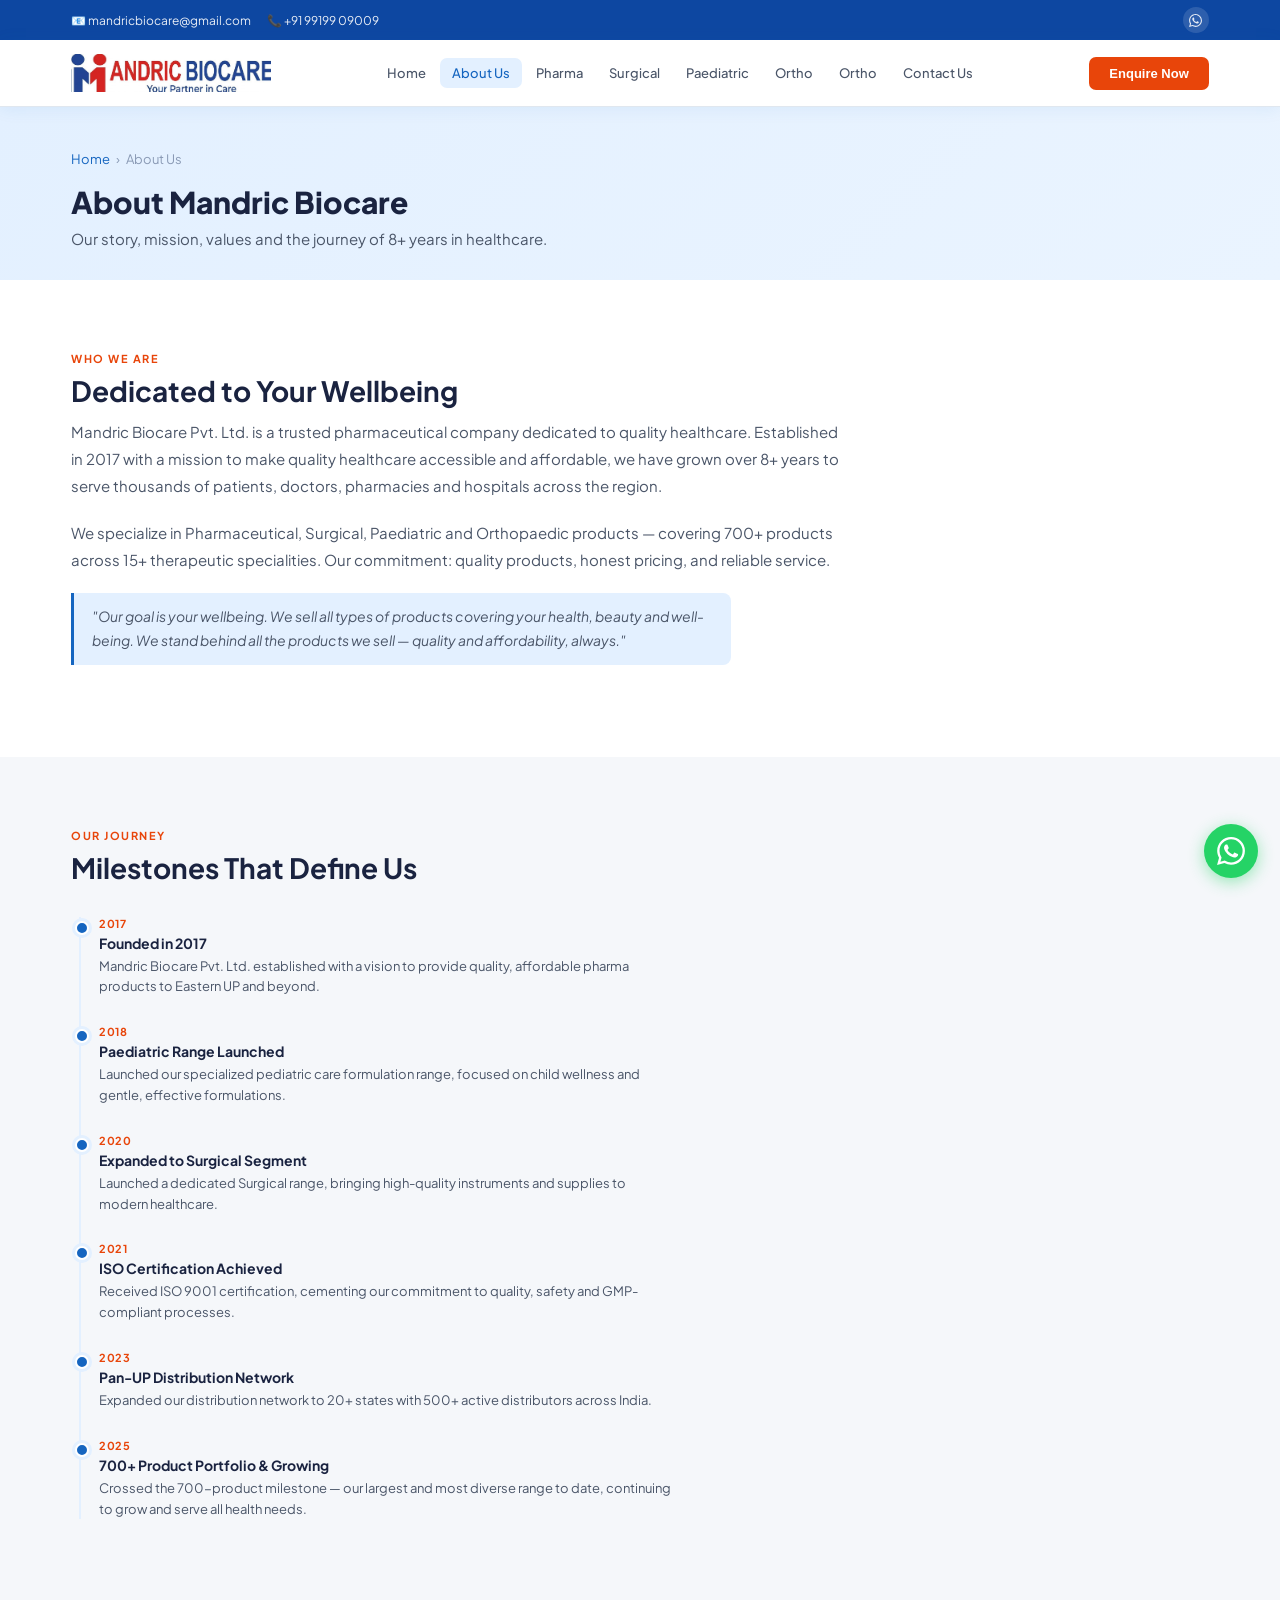
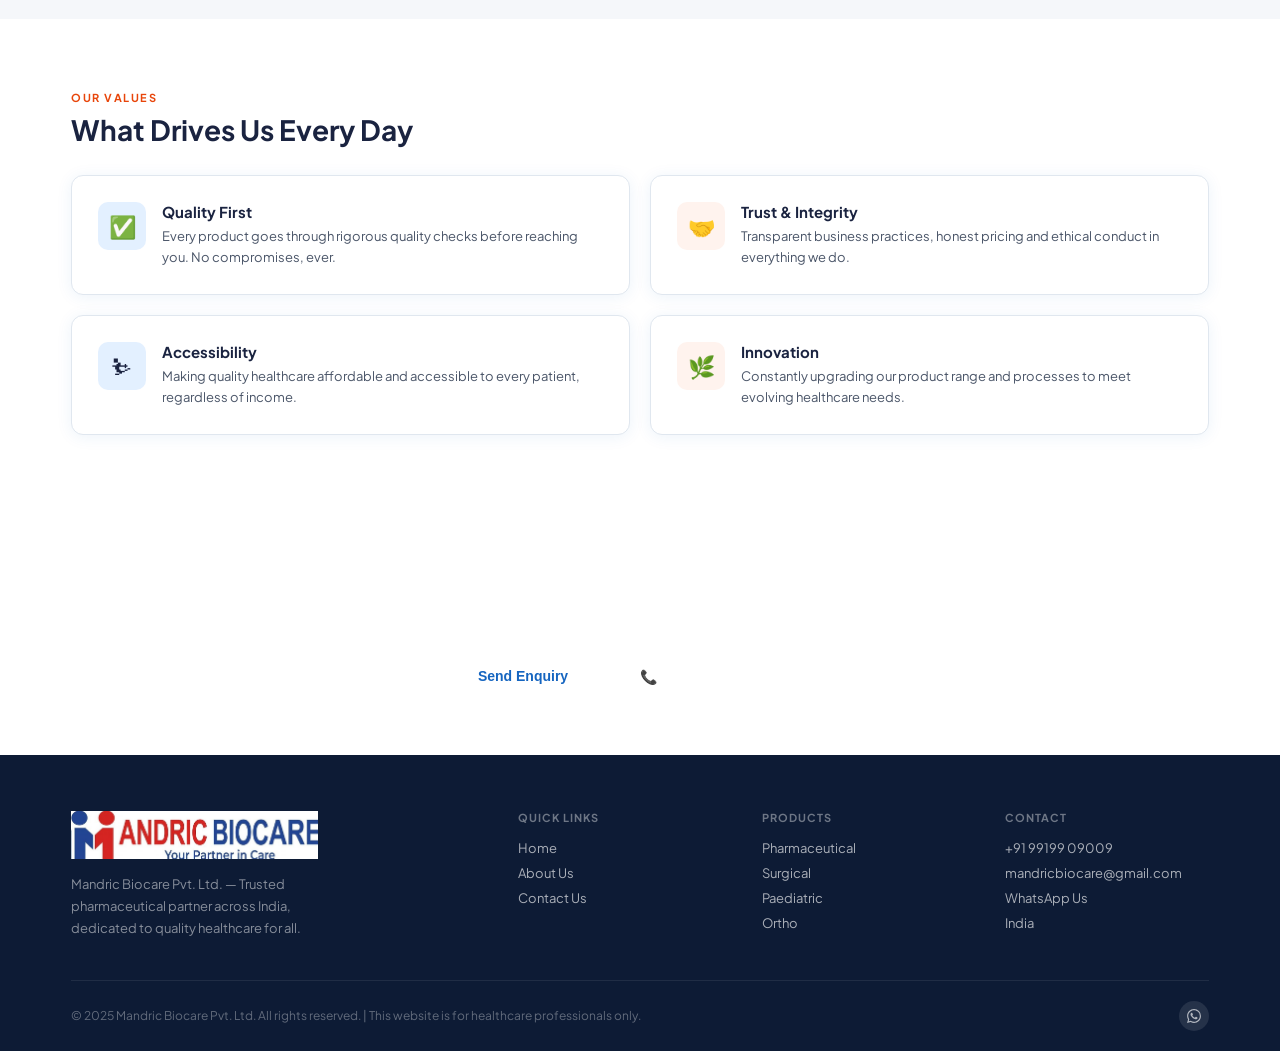
==== commit f9205a06: "Update timeline in about.html: Paediatric to 2018 and Surgical to 2020" ====
--- a/about.html
+++ b/about.html
@@ -153,16 +153,14 @@
           <div class="timeline-item">
             <div class="timeline-dot"></div>
             <div class="timeline-year">2018</div>
+            <div class="timeline-title">Paediatric Range Launched</div>
+            <div class="timeline-desc">Launched our specialized pediatric care formulation range, focused on child wellness and gentle, effective formulations.</div>
+          </div>
+          <div class="timeline-item">
+            <div class="timeline-dot"></div>
+            <div class="timeline-year">2020</div>
             <div class="timeline-title">Expanded to Surgical Segment</div>
-            <div class="timeline-desc">Launched a dedicated Surgical range, bringing high-quality instruments and
-              ancient wisdom to modern healthcare.</div>
-          </div>
-          <div class="timeline-item">
-            <div class="timeline-dot"></div>
-            <div class="timeline-year">2020</div>
-            <div class="timeline-title">Paediatric Range Launched</div>
-            <div class="timeline-desc">Entered the nutraceutical space with a science-backed range of supplements and
-              nutritional wellness products.</div>
+            <div class="timeline-desc">Launched a dedicated Surgical range, bringing high-quality instruments and supplies to modern healthcare.</div>
           </div>
           <div class="timeline-item">
             <div class="timeline-dot"></div>
--- a/styles.css
+++ b/styles.css
@@ -1,518 +1,2940 @@
 /* === GLOBAL SAFETY === */
-*{margin:0;padding:0;box-sizing:border-box;max-width:100%;}
-img{display:block;max-width:100%;height:auto;background:transparent;}
-html,body{overflow-x:hidden;}
-html{scroll-behavior:smooth;}
+* {
+  margin: 0;
+  padding: 0;
+  box-sizing: border-box;
+  max-width: 100%;
+}
+
+img {
+  display: block;
+  max-width: 100%;
+  height: auto;
+  background: transparent;
+}
+
+html,
+body {
+  overflow-x: hidden;
+}
+
+html {
+  scroll-behavior: smooth;
+}
 
 /* === DESIGN TOKENS === */
-:root{
-  --blue:#1565C0;--blue2:#0D47A1;--blue-light:#E3F0FF;--blue-mid:#90CAF9;
-  --orange:#E8450A;--orange2:#BF360C;--orange-light:#FFF3EE;
-  --gray:#F5F7FA;--border:#E0E7EF;--text:#1A2340;--text2:#4A5568;--text3:#8A9AB5;
-  --white:#fff;--shadow:0 2px 16px rgba(21,101,192,.08);--shadow2:0 4px 24px rgba(21,101,192,.13);
-  --radius:12px;--radius-sm:8px;
-}
-body{font-family:'Plus Jakarta Sans',sans-serif;color:var(--text);background:#fff;}
+:root {
+  --blue: #1565C0;
+  --blue2: #0D47A1;
+  --blue-light: #E3F0FF;
+  --blue-mid: #90CAF9;
+  --orange: #E8450A;
+  --orange2: #BF360C;
+  --orange-light: #FFF3EE;
+  --gray: #F5F7FA;
+  --border: #E0E7EF;
+  --text: #1A2340;
+  --text2: #4A5568;
+  --text3: #8A9AB5;
+  --white: #fff;
+  --shadow: 0 2px 16px rgba(21, 101, 192, .08);
+  --shadow2: 0 4px 24px rgba(21, 101, 192, .13);
+  --radius: 12px;
+  --radius-sm: 8px;
+}
+
+body {
+  font-family: 'Plus Jakarta Sans', sans-serif;
+  color: var(--text);
+  background: #fff;
+}
+
+body.intro-playing {
+  overflow: hidden;
+}
+
+body.intro-playing > :not(.video-intro) {
+  visibility: hidden;
+}
+
+.video-intro {
+  position: fixed;
+  inset: 0;
+  z-index: 5000;
+  background: #000;
+  display: flex;
+  align-items: center;
+  justify-content: center;
+  opacity: 1;
+  visibility: visible;
+  transition: opacity .45s ease, visibility .45s ease;
+}
+
+.video-intro.closing {
+  opacity: 0;
+  visibility: hidden;
+  pointer-events: none;
+}
+
+body:not(.intro-playing) > .video-intro {
+  display: none;
+}
+
+.video-intro video {
+  width: 100%;
+  height: 100%;
+  object-fit: cover;
+  display: block;
+  background: #000;
+}
+
+.intro-skip {
+  position: absolute;
+  top: 18px;
+  right: 18px;
+  z-index: 6000;
+  background: rgba(255,255,255,0.12);
+  color: #fff;
+  border: 1px solid rgba(255,255,255,0.18);
+  padding: 8px 12px;
+  border-radius: 8px;
+  font-weight: 700;
+  cursor: pointer;
+  backdrop-filter: blur(6px);
+}
+
+.intro-skip:hover{background:rgba(255,255,255,0.18)}
 
 /* === FLUID CONTAINER === */
-.container{width:min(1280px,92%);margin:0 auto;padding:0 20px;}
-.hidden{display:none!important;}
+.container {
+  width: min(1280px, 92%);
+  margin: 0 auto;
+  padding: 0 20px;
+}
+
+.hidden {
+  display: none !important;
+}
 
 /* === BADGES & LABELS === */
-.badge{display:inline-flex;align-items:center;gap:5px;background:var(--blue-light);color:var(--blue2);font-size:11px;font-weight:600;padding:4px 12px;border-radius:20px;letter-spacing:.5px;text-transform:uppercase;}
-.sec-label{font-size:11px;font-weight:700;color:var(--orange);letter-spacing:1.5px;text-transform:uppercase;margin-bottom:8px;}
-.sec-title{font-size:clamp(1.3rem,3vw,1.75rem);font-weight:700;color:var(--text);margin-bottom:10px;line-height:1.25;}
-.sec-desc{font-size:15px;color:var(--text2);line-height:1.7;max-width:600px;margin-bottom:36px;}
+.badge {
+  display: inline-flex;
+  align-items: center;
+  gap: 5px;
+  background: var(--blue-light);
+  color: var(--blue2);
+  font-size: 11px;
+  font-weight: 600;
+  padding: 4px 12px;
+  border-radius: 20px;
+  letter-spacing: .5px;
+  text-transform: uppercase;
+}
+
+.sec-label {
+  font-size: 11px;
+  font-weight: 700;
+  color: var(--orange);
+  letter-spacing: 1.5px;
+  text-transform: uppercase;
+  margin-bottom: 8px;
+}
+
+.sec-title {
+  font-size: clamp(1.3rem, 3vw, 1.75rem);
+  font-weight: 700;
+  color: var(--text);
+  margin-bottom: 10px;
+  line-height: 1.25;
+}
+
+.sec-desc {
+  font-size: 15px;
+  color: var(--text2);
+  line-height: 1.7;
+  max-width: 600px;
+  margin-bottom: 36px;
+}
 
 /* === BUTTONS (44px min tap target) === */
-.btn{display:inline-flex;align-items:center;justify-content:center;gap:7px;padding:11px 24px;min-height:44px;border-radius:var(--radius-sm);font-size:14px;font-weight:600;cursor:pointer;border:none;text-decoration:none;transition:all .2s;}
-.btn-blue{background:var(--blue);color:#fff;}.btn-blue:hover{background:var(--blue2);}
-.btn-orange{background:var(--orange);color:#fff;}.btn-orange:hover{background:var(--orange2);}
-.btn-outline{background:transparent;color:var(--blue);border:1.5px solid var(--blue);}.btn-outline:hover{background:var(--blue-light);}
-.btn-sm{padding:8px 16px;font-size:13px;min-height:36px;}
+.btn {
+  display: inline-flex;
+  align-items: center;
+  justify-content: center;
+  gap: 7px;
+  padding: 11px 24px;
+  min-height: 44px;
+  border-radius: var(--radius-sm);
+  font-size: 14px;
+  font-weight: 600;
+  cursor: pointer;
+  border: none;
+  text-decoration: none;
+  transition: all .2s;
+}
+
+.btn-blue {
+  background: var(--blue);
+  color: #fff;
+}
+
+.btn-blue:hover {
+  background: var(--blue2);
+}
+
+.btn-orange {
+  background: var(--orange);
+  color: #fff;
+}
+
+.btn-orange:hover {
+  background: var(--orange2);
+}
+
+.btn-outline {
+  background: transparent;
+  color: var(--blue);
+  border: 1.5px solid var(--blue);
+}
+
+.btn-outline:hover {
+  background: var(--blue-light);
+}
+
+.btn-sm {
+  padding: 8px 16px;
+  font-size: 13px;
+  min-height: 36px;
+}
 
 /* TOPBAR */
-.topbar{background:var(--blue2);color:#fff;padding:7px 0;font-size:12px;}
-.topbar .container{display:flex;justify-content:space-between;align-items:center;flex-wrap:wrap;gap:6px;}
-.topbar a{color:#fff;text-decoration:none;opacity:.9;}.topbar a:hover{opacity:1;}
-.topbar-left{display:flex;gap:16px;align-items:center;flex-wrap:wrap;}
-.topbar-right{display:flex;gap:10px;align-items:center;}
-.social-btn{width:26px;height:26px;border-radius:50%;background:rgba(255,255,255,.15);display:flex;align-items:center;justify-content:center;cursor:pointer;transition:background .2s;text-decoration:none;}
-.social-btn:hover{background:rgba(255,255,255,.3);}
-.social-btn svg{width:13px;height:13px;fill:#fff;}
+.topbar {
+  background: var(--blue2);
+  color: #fff;
+  padding: 7px 0;
+  font-size: 12px;
+}
+
+.topbar .container {
+  display: flex;
+  justify-content: space-between;
+  align-items: center;
+  flex-wrap: wrap;
+  gap: 6px;
+}
+
+.topbar a {
+  color: #fff;
+  text-decoration: none;
+  opacity: .9;
+}
+
+.topbar a:hover {
+  opacity: 1;
+}
+
+.topbar-left {
+  display: flex;
+  gap: 16px;
+  align-items: center;
+  flex-wrap: wrap;
+}
+
+.topbar-right {
+  display: flex;
+  gap: 10px;
+  align-items: center;
+}
+
+.social-btn {
+  width: 26px;
+  height: 26px;
+  border-radius: 50%;
+  background: rgba(255, 255, 255, .15);
+  display: flex;
+  align-items: center;
+  justify-content: center;
+  cursor: pointer;
+  transition: background .2s;
+  text-decoration: none;
+}
+
+.social-btn:hover {
+  background: rgba(255, 255, 255, .3);
+}
+
+.social-btn svg {
+  width: 13px;
+  height: 13px;
+  fill: #fff;
+}
 
 /* NAV */
-nav{background:#fff;border-bottom:1.5px solid var(--border);position:sticky;top:0;z-index:200;box-shadow:var(--shadow);}
-.nav-inner{display:flex;justify-content:space-between;align-items:center;height:66px;}
-.logo-wrap{display:flex;align-items:center;cursor:pointer;text-decoration:none;background:transparent;}
-.logo-wrap img{height:48px;object-fit:contain;background:transparent;}
-.nav-links{display:flex;gap:2px;align-items:center;}
-.nav-links a{font-size:13px;font-weight:500;color:var(--text2);text-decoration:none;padding:7px 12px;border-radius:7px;transition:all .2s;cursor:pointer;white-space:nowrap;}
-.nav-links a:hover,.nav-links a.active{color:var(--blue);background:var(--blue-light);}
-.nav-enquire{background:var(--orange);color:#fff;padding:9px 20px;border-radius:7px;font-size:13px;font-weight:600;border:none;cursor:pointer;transition:background .2s;}
-.nav-enquire:hover{background:var(--orange2);}
-.hamburger{display:none;flex-direction:column;gap:5px;cursor:pointer;padding:6px;border:none;background:none;}
-.hamburger span{display:block;width:22px;height:2px;background:var(--text);border-radius:2px;transition:all .3s;}
-.hamburger.open span:nth-child(1){transform:translateY(7px) rotate(45deg);}
-.hamburger.open span:nth-child(2){opacity:0;}
-.hamburger.open span:nth-child(3){transform:translateY(-7px) rotate(-45deg);}
-.mobile-menu{display:none;background:#fff;border-top:1px solid var(--border);padding:12px 20px 20px;}
-.mobile-menu.open{display:block;}
-.mobile-menu a{display:block;font-size:14px;font-weight:500;color:var(--text);padding:11px 0;border-bottom:1px solid var(--border);text-decoration:none;cursor:pointer;}
-.mobile-menu a:hover,.mobile-menu a.active{color:var(--blue);}
-.mobile-enquire{display:block;margin-top:14px;text-align:center;background:var(--orange);color:#fff;padding:12px;border-radius:8px;font-weight:600;font-size:14px;cursor:pointer;border:none;width:100%;}
+nav {
+  background: #fff;
+  border-bottom: 1.5px solid var(--border);
+  position: sticky;
+  top: 0;
+  z-index: 200;
+  box-shadow: var(--shadow);
+}
+
+.nav-inner {
+  display: flex;
+  justify-content: space-between;
+  align-items: center;
+  height: 66px;
+}
+
+.logo-wrap {
+  display: flex;
+  align-items: center;
+  cursor: pointer;
+  text-decoration: none;
+  background: transparent;
+}
+
+.logo-wrap img {
+  height: 48px;
+  object-fit: contain;
+  background: transparent;
+}
+
+.nav-links {
+  display: flex;
+  gap: 2px;
+  align-items: center;
+}
+
+.nav-links a {
+  font-size: 13px;
+  font-weight: 500;
+  color: var(--text2);
+  text-decoration: none;
+  padding: 7px 12px;
+  border-radius: 7px;
+  transition: all .2s;
+  cursor: pointer;
+  white-space: nowrap;
+}
+
+.nav-links a:hover,
+.nav-links a.active {
+  color: var(--blue);
+  background: var(--blue-light);
+}
+
+.nav-enquire {
+  background: var(--orange);
+  color: #fff;
+  padding: 9px 20px;
+  border-radius: 7px;
+  font-size: 13px;
+  font-weight: 600;
+  border: none;
+  cursor: pointer;
+  transition: background .2s;
+}
+
+.nav-enquire:hover {
+  background: var(--orange2);
+}
+
+.hamburger {
+  display: none;
+  flex-direction: column;
+  gap: 5px;
+  cursor: pointer;
+  padding: 6px;
+  border: none;
+  background: none;
+}
+
+.hamburger span {
+  display: block;
+  width: 22px;
+  height: 2px;
+  background: var(--text);
+  border-radius: 2px;
+  transition: all .3s;
+}
+
+.hamburger.open span:nth-child(1) {
+  transform: translateY(7px) rotate(45deg);
+}
+
+.hamburger.open span:nth-child(2) {
+  opacity: 0;
+}
+
+.hamburger.open span:nth-child(3) {
+  transform: translateY(-7px) rotate(-45deg);
+}
+
+.mobile-menu {
+  display: none;
+  background: #fff;
+  border-top: 1px solid var(--border);
+  padding: 12px 20px 20px;
+}
+
+.mobile-menu.open {
+  display: block;
+}
+
+.mobile-menu a {
+  display: block;
+  font-size: 14px;
+  font-weight: 500;
+  color: var(--text);
+  padding: 11px 0;
+  border-bottom: 1px solid var(--border);
+  text-decoration: none;
+  cursor: pointer;
+}
+
+.mobile-menu a:hover,
+.mobile-menu a.active {
+  color: var(--blue);
+}
+
+.mobile-enquire {
+  display: block;
+  margin-top: 14px;
+  text-align: center;
+  background: var(--orange);
+  color: #fff;
+  padding: 12px;
+  border-radius: 8px;
+  font-weight: 600;
+  font-size: 14px;
+  cursor: pointer;
+  border: none;
+  width: 100%;
+}
 
 /* HERO SLIDER */
-.hero-slider{position:relative;width:100%;min-height:600px;height:90svh;max-height:900px;overflow:hidden;}
-.slider-track{position:absolute;inset:0;}
-.slide{position:absolute;inset:0;opacity:0;transition:opacity 0.9s ease;z-index:0;}
-.slide.active{opacity:1;z-index:1;}
-.slide-bg{position:absolute;inset:0;background-size:cover;background-position:center;transform:scale(1.06);transition:transform 7s ease;will-change:transform;}
-.slide.active .slide-bg{transform:scale(1);}
-.slide-overlay{position:absolute;inset:0;}
-
-.slider-content{position:absolute;inset:0;z-index:10;display:flex;align-items:center;}
-.slider-title{font-size:clamp(1.5rem,4vw,3rem);font-weight:800;line-height:1.2;color:#fff;margin-bottom:16px;}
-.hl-blue{color:#90CAF9;}
-.hl-orange{color:#FFB74D;}
-.slider-sub{font-size:clamp(13px,2vw,15px);color:rgba(255,255,255,0.88);line-height:1.75;margin-bottom:28px;max-width:500px;}
-.hero-text-col .hero-eyebrow{margin-bottom:16px;}
-
-.slider-arrow{position:absolute;top:50%;transform:translateY(-50%);z-index:20;background:rgba(255,255,255,0.15);color:#fff;border:2px solid rgba(255,255,255,0.4);border-radius:50%;width:52px;height:52px;font-size:28px;cursor:pointer;display:flex;align-items:center;justify-content:center;transition:all .25s;backdrop-filter:blur(4px);line-height:1;}
-.slider-arrow:hover{background:rgba(255,255,255,0.3);border-color:#fff;}
-.slider-prev{left:20px;}
-.slider-next{right:20px;}
-
-.slider-dots{position:absolute;bottom:28px;left:50%;transform:translateX(-50%);z-index:20;display:flex;gap:10px;}
-.sdot{width:10px;height:10px;border-radius:50%;background:rgba(255,255,255,0.45);cursor:pointer;transition:all .3s;border:2px solid rgba(255,255,255,0.5);}
-.sdot.active{background:#fff;width:28px;border-radius:5px;}
+.hero-slider {
+  position: relative;
+  width: 100%;
+  min-height: 600px;
+  height: 90svh;
+  max-height: 900px;
+  overflow: hidden;
+}
+
+.slider-track {
+  position: absolute;
+  inset: 0;
+}
+
+.slide {
+  position: absolute;
+  inset: 0;
+  opacity: 0;
+  transition: opacity 0.9s ease;
+  z-index: 0;
+}
+
+.slide.active {
+  opacity: 1;
+  z-index: 1;
+}
+
+.slide-bg {
+  position: absolute;
+  inset: 0;
+  background-size: cover;
+  background-position: center;
+  transform: scale(1.06);
+  transition: transform 7s ease;
+  will-change: transform;
+}
+
+.slide.active .slide-bg {
+  transform: scale(1);
+}
+
+.slide-overlay {
+  position: absolute;
+  inset: 0;
+}
+
+.slider-content {
+  position: absolute;
+  inset: 0;
+  z-index: 10;
+  display: flex;
+  align-items: center;
+}
+
+.slider-title {
+  font-size: clamp(1.5rem, 4vw, 3rem);
+  font-weight: 800;
+  line-height: 1.2;
+  color: #fff;
+  margin-bottom: 16px;
+}
+
+.hl-blue {
+  color: #90CAF9;
+}
+
+.hl-orange {
+  color: #FFB74D;
+}
+
+.slider-sub {
+  font-size: clamp(13px, 2vw, 15px);
+  color: rgba(255, 255, 255, 0.88);
+  line-height: 1.75;
+  margin-bottom: 28px;
+  max-width: 500px;
+}
+
+.hero-text-col .hero-eyebrow {
+  margin-bottom: 16px;
+}
+
+.slider-arrow {
+  position: absolute;
+  top: 50%;
+  transform: translateY(-50%);
+  z-index: 20;
+  background: rgba(255, 255, 255, 0.15);
+  color: #fff;
+  border: 2px solid rgba(255, 255, 255, 0.4);
+  border-radius: 50%;
+  width: 52px;
+  height: 52px;
+  font-size: 28px;
+  cursor: pointer;
+  display: flex;
+  align-items: center;
+  justify-content: center;
+  transition: all .25s;
+  backdrop-filter: blur(4px);
+  line-height: 1;
+}
+
+.slider-arrow:hover {
+  background: rgba(255, 255, 255, 0.3);
+  border-color: #fff;
+}
+
+.slider-prev {
+  left: 20px;
+}
+
+.slider-next {
+  right: 20px;
+}
+
+.slider-dots {
+  position: absolute;
+  bottom: 28px;
+  left: 50%;
+  transform: translateX(-50%);
+  z-index: 20;
+  display: flex;
+  gap: 10px;
+}
+
+.sdot {
+  width: 10px;
+  height: 10px;
+  border-radius: 50%;
+  background: rgba(255, 255, 255, 0.45);
+  cursor: pointer;
+  transition: all .3s;
+  border: 2px solid rgba(255, 255, 255, 0.5);
+}
+
+.sdot.active {
+  background: #fff;
+  width: 28px;
+  border-radius: 5px;
+}
 
 /* HERO (legacy gradient fallback) */
-.hero{background:linear-gradient(135deg,#EAF2FF 0%,#F5F9FF 60%,#FFF3EE 100%);padding:64px 0 56px;}
-.hero-photo{background:none;padding:80px 0 70px;position:relative;overflow:hidden;}
-.hero-photo-bg{position:absolute;inset:0;background-size:cover;background-position:center;}
-.hero-photo-overlay{position:absolute;inset:0;background:linear-gradient(135deg,rgba(13,71,161,0.82) 0%,rgba(21,101,192,0.75) 50%,rgba(13,71,161,0.70) 100%);}
-
-.hero-inner{display:grid;grid-template-columns:1fr 1fr;gap:48px;align-items:center;}
-.hero h1{font-size:40px;font-weight:800;line-height:1.2;color:var(--text);margin-bottom:16px;}
-.hero h1 span{color:var(--blue);}
-.hero h1 em{color:var(--orange);font-style:normal;}
-.hero-eyebrow{margin-bottom:16px;}
-.hero p{font-size:15px;color:var(--text2);line-height:1.75;margin-bottom:28px;}
-.hero-btns{display:flex;gap:12px;flex-wrap:wrap;}
-.hero-stats{display:grid;grid-template-columns:1fr 1fr;gap:14px;}
-.hero-stat{background:#fff;border:1px solid var(--border);border-radius:var(--radius);padding:20px 18px;text-align:center;box-shadow:var(--shadow);}
-.hero-stat .n{font-size:28px;font-weight:800;color:var(--blue);}
-.hero-stat .n.orange{color:var(--orange);}
-.hero-stat .l{font-size:12px;color:var(--text2);margin-top:3px;font-weight:500;}
-.hero-stat .ico{font-size:22px;margin-bottom:6px;}
-.badge-light{background:rgba(255,255,255,0.2);color:#fff;border:1px solid rgba(255,255,255,0.35);backdrop-filter:blur(4px);}
-.btn-outline-light{background:transparent;color:#fff;border:2px solid rgba(255,255,255,0.75);padding:11px 24px;border-radius:var(--radius-sm);font-size:14px;font-weight:600;cursor:pointer;transition:all .2s;}
-.btn-outline-light:hover{background:rgba(255,255,255,0.15);border-color:#fff;}
+.hero {
+  background: linear-gradient(135deg, #EAF2FF 0%, #F5F9FF 60%, #FFF3EE 100%);
+  padding: 64px 0 56px;
+}
+
+.hero-photo {
+  background: none;
+  padding: 80px 0 70px;
+  position: relative;
+  overflow: hidden;
+}
+
+.hero-photo-bg {
+  position: absolute;
+  inset: 0;
+  background-size: cover;
+  background-position: center;
+}
+
+.hero-photo-overlay {
+  position: absolute;
+  inset: 0;
+  background: linear-gradient(135deg, rgba(13, 71, 161, 0.82) 0%, rgba(21, 101, 192, 0.75) 50%, rgba(13, 71, 161, 0.70) 100%);
+}
+
+.hero-inner {
+  display: grid;
+  grid-template-columns: 1fr 1fr;
+  gap: 48px;
+  align-items: center;
+}
+
+.hero h1 {
+  font-size: 40px;
+  font-weight: 800;
+  line-height: 1.2;
+  color: var(--text);
+  margin-bottom: 16px;
+}
+
+.hero h1 span {
+  color: var(--blue);
+}
+
+.hero h1 em {
+  color: var(--orange);
+  font-style: normal;
+}
+
+.hero-eyebrow {
+  margin-bottom: 16px;
+}
+
+.hero p {
+  font-size: 15px;
+  color: var(--text2);
+  line-height: 1.75;
+  margin-bottom: 28px;
+}
+
+.hero-btns {
+  display: flex;
+  gap: 12px;
+  flex-wrap: wrap;
+}
+
+.hero-stats {
+  display: grid;
+  grid-template-columns: 1fr 1fr;
+  gap: 14px;
+}
+
+.hero-stat {
+  background: #fff;
+  border: 1px solid var(--border);
+  border-radius: var(--radius);
+  padding: 20px 18px;
+  text-align: center;
+  box-shadow: var(--shadow);
+}
+
+.hero-stat .n {
+  font-size: 28px;
+  font-weight: 800;
+  color: var(--blue);
+}
+
+.hero-stat .n.orange {
+  color: var(--orange);
+}
+
+.hero-stat .l {
+  font-size: 12px;
+  color: var(--text2);
+  margin-top: 3px;
+  font-weight: 500;
+}
+
+.hero-stat .ico {
+  font-size: 22px;
+  margin-bottom: 6px;
+}
+
+.badge-light {
+  background: rgba(255, 255, 255, 0.2);
+  color: #fff;
+  border: 1px solid rgba(255, 255, 255, 0.35);
+  backdrop-filter: blur(4px);
+}
+
+.btn-outline-light {
+  background: transparent;
+  color: #fff;
+  border: 2px solid rgba(255, 255, 255, 0.75);
+  padding: 11px 24px;
+  border-radius: var(--radius-sm);
+  font-size: 14px;
+  font-weight: 600;
+  cursor: pointer;
+  transition: all .2s;
+}
+
+.btn-outline-light:hover {
+  background: rgba(255, 255, 255, 0.15);
+  border-color: #fff;
+}
 
 /* PRESENCE */
-.presence{background:var(--blue2);padding:36px 0;}
-.presence-grid{display:grid;grid-template-columns:repeat(5,1fr);gap:0;}
-.pres-item{text-align:center;padding:16px 12px;border-right:1px solid rgba(255,255,255,.15);}
-.pres-item:last-child{border:none;}
-.pres-item .pn{font-size:26px;font-weight:800;color:#fff;}
-.pres-item .pl{font-size:11px;color:rgba(255,255,255,.7);margin-top:4px;font-weight:500;text-transform:uppercase;letter-spacing:.5px;}
+.presence {
+  background: var(--blue2);
+  padding: 36px 0;
+}
+
+.presence-grid {
+  display: grid;
+  grid-template-columns: repeat(5, 1fr);
+  gap: 0;
+}
+
+.pres-item {
+  text-align: center;
+  padding: 16px 12px;
+  border-right: 1px solid rgba(255, 255, 255, .15);
+}
+
+.pres-item:last-child {
+  border: none;
+}
+
+.pres-item .pn {
+  font-size: 26px;
+  font-weight: 800;
+  color: #fff;
+}
+
+.pres-item .pl {
+  font-size: 11px;
+  color: rgba(255, 255, 255, .7);
+  margin-top: 4px;
+  font-weight: 500;
+  text-transform: uppercase;
+  letter-spacing: .5px;
+}
 
 /* ABOUT */
-.about{padding:72px 0;position:relative;overflow:hidden;}
-.about.has-bg{background:none;}
-.about-bg{position:absolute;inset:0;background-image:url('./bg-about.png');background-size:cover;background-position:center;background-attachment:fixed;opacity:0.08;z-index:0;}
-.about>.container{position:relative;z-index:1;}
-.about-inner{display:grid;grid-template-columns:1fr 1fr;gap:52px;align-items:center;}
-.about-img-box{background:linear-gradient(135deg,var(--blue-light),#dbeafe);border-radius:20px;aspect-ratio:16/10;height:auto;min-height:220px;display:flex;align-items:center;justify-content:center;overflow:hidden;}
-.about-visual{position:relative;}
-.about-badge-float{position:absolute;bottom:-18px;right:-10px;background:#fff;border-radius:var(--radius);padding:14px 18px;box-shadow:var(--shadow2);border:1px solid var(--border);}
-.about-badge-float .ab-n{font-size:22px;font-weight:800;color:var(--orange);}
-.about-badge-float .ab-l{font-size:11px;color:var(--text2);font-weight:500;}
-.quote-block{border-left:3px solid var(--blue);padding:12px 18px;background:var(--blue-light);border-radius:0 var(--radius-sm) var(--radius-sm) 0;margin:20px 0;font-size:14px;color:var(--text2);font-style:italic;line-height:1.7;}
-.about-features{display:grid;grid-template-columns:1fr 1fr;gap:12px;margin-top:24px;}
-.ab-feat{display:flex;gap:10px;align-items:flex-start;background:var(--gray);border-radius:var(--radius-sm);padding:12px;}
-.ab-feat .feat-icon{width:34px;height:34px;background:var(--blue-light);border-radius:7px;display:flex;align-items:center;justify-content:center;flex-shrink:0;font-size:16px;}
-.ab-feat .feat-t{font-size:12px;font-weight:600;color:var(--text);margin-bottom:2px;}
-.ab-feat .feat-d{font-size:11px;color:var(--text2);}
+.about {
+  padding: 72px 0;
+  position: relative;
+  overflow: hidden;
+}
+
+.about.has-bg {
+  background: none;
+}
+
+.about-bg {
+  position: absolute;
+  inset: 0;
+  background-image: url('./bg-about.png');
+  background-size: cover;
+  background-position: center;
+  background-attachment: fixed;
+  opacity: 0.08;
+  z-index: 0;
+}
+
+.about>.container {
+  position: relative;
+  z-index: 1;
+}
+
+.about-inner {
+  display: grid;
+  grid-template-columns: 1fr 1fr;
+  gap: 52px;
+  align-items: center;
+}
+
+.about-img-box {
+  background: linear-gradient(135deg, var(--blue-light), #dbeafe);
+  border-radius: 20px;
+  aspect-ratio: 16/10;
+  height: auto;
+  min-height: 220px;
+  display: flex;
+  align-items: center;
+  justify-content: center;
+  overflow: hidden;
+}
+
+.about-visual {
+  position: relative;
+}
+
+.about-badge-float {
+  position: absolute;
+  bottom: -18px;
+  right: -10px;
+  background: #fff;
+  border-radius: var(--radius);
+  padding: 14px 18px;
+  box-shadow: var(--shadow2);
+  border: 1px solid var(--border);
+}
+
+.about-badge-float .ab-n {
+  font-size: 22px;
+  font-weight: 800;
+  color: var(--orange);
+}
+
+.about-badge-float .ab-l {
+  font-size: 11px;
+  color: var(--text2);
+  font-weight: 500;
+}
+
+.quote-block {
+  border-left: 3px solid var(--blue);
+  padding: 12px 18px;
+  background: var(--blue-light);
+  border-radius: 0 var(--radius-sm) var(--radius-sm) 0;
+  margin: 20px 0;
+  font-size: 14px;
+  color: var(--text2);
+  font-style: italic;
+  line-height: 1.7;
+}
+
+.about-features {
+  display: grid;
+  grid-template-columns: 1fr 1fr;
+  gap: 12px;
+  margin-top: 24px;
+}
+
+.ab-feat {
+  display: flex;
+  gap: 10px;
+  align-items: flex-start;
+  background: var(--gray);
+  border-radius: var(--radius-sm);
+  padding: 12px;
+}
+
+.ab-feat .feat-icon {
+  width: 34px;
+  height: 34px;
+  background: var(--blue-light);
+  border-radius: 7px;
+  display: flex;
+  align-items: center;
+  justify-content: center;
+  flex-shrink: 0;
+  font-size: 16px;
+}
+
+.ab-feat .feat-t {
+  font-size: 12px;
+  font-weight: 600;
+  color: var(--text);
+  margin-bottom: 2px;
+}
+
+.ab-feat .feat-d {
+  font-size: 11px;
+  color: var(--text2);
+}
 
 /* SEGMENTS */
-.segments{padding:72px 0;background:var(--gray);}
-.seg-grid{display:grid;grid-template-columns:repeat(auto-fit,minmax(280px,1fr));gap:22px;}
-.seg-card{background:#fff;border:1px solid var(--border);border-radius:16px;overflow:hidden;cursor:pointer;transition:all .25s;box-shadow:var(--shadow);}
-.seg-card:hover{transform:translateY(-4px);box-shadow:var(--shadow2);border-color:var(--blue-mid);}
-.seg-card-header{height:130px;display:flex;align-items:center;justify-content:center;font-size:52px;}
-.seg-card-header.pharma{background:linear-gradient(135deg,#E3F0FF,#BBDEFB);}
-.seg-card-header.ayur{background:linear-gradient(135deg,#E8F5E9,#C8E6C9);}
-.seg-card-header.nutri{background:linear-gradient(135deg,#FFF8E1,#FFECB3);}
-.seg-card-img{height:190px;overflow:hidden;border-radius:var(--radius) var(--radius) 0 0;}
-.seg-card-img img{width:100%;height:100%;object-fit:cover;display:block;transition:transform .4s ease;}
-.seg-card:hover .seg-card-img img{transform:scale(1.06);}
-.seg-body{padding:20px;}
-.seg-title{font-size:16px;font-weight:700;margin-bottom:7px;}
-.seg-desc{font-size:12px;color:var(--text2);line-height:1.65;margin-bottom:14px;}
-.seg-count{display:inline-block;font-size:11px;font-weight:600;color:var(--blue);background:var(--blue-light);padding:3px 10px;border-radius:20px;margin-bottom:14px;}
+.segments {
+  padding: 72px 0;
+  background: var(--gray);
+}
+
+.seg-grid {
+  display: grid;
+  grid-template-columns: repeat(auto-fit, minmax(280px, 1fr));
+  gap: 22px;
+}
+
+.seg-card {
+  background: #fff;
+  border: 1px solid var(--border);
+  border-radius: 16px;
+  overflow: hidden;
+  cursor: pointer;
+  transition: all .25s;
+  box-shadow: var(--shadow);
+}
+
+.seg-card:hover {
+  transform: translateY(-4px);
+  box-shadow: var(--shadow2);
+  border-color: var(--blue-mid);
+}
+
+.seg-card-header {
+  height: 130px;
+  display: flex;
+  align-items: center;
+  justify-content: center;
+  font-size: 52px;
+}
+
+.seg-card-header.pharma {
+  background: linear-gradient(135deg, #E3F0FF, #BBDEFB);
+}
+
+.seg-card-header.ayur {
+  background: linear-gradient(135deg, #E8F5E9, #C8E6C9);
+}
+
+.seg-card-header.nutri {
+  background: linear-gradient(135deg, #FFF8E1, #FFECB3);
+}
+
+.seg-card-img {
+  height: 190px;
+  overflow: hidden;
+  border-radius: var(--radius) var(--radius) 0 0;
+}
+
+.seg-card-img img {
+  width: 100%;
+  height: 100%;
+  object-fit: cover;
+  display: block;
+  transition: transform .4s ease;
+}
+
+.seg-card:hover .seg-card-img img {
+  transform: scale(1.06);
+}
+
+.seg-body {
+  padding: 20px;
+}
+
+.seg-title {
+  font-size: 16px;
+  font-weight: 700;
+  margin-bottom: 7px;
+}
+
+.seg-desc {
+  font-size: 12px;
+  color: var(--text2);
+  line-height: 1.65;
+  margin-bottom: 14px;
+}
+
+.seg-count {
+  display: inline-block;
+  font-size: 11px;
+  font-weight: 600;
+  color: var(--blue);
+  background: var(--blue-light);
+  padding: 3px 10px;
+  border-radius: 20px;
+  margin-bottom: 14px;
+}
 
 /* SPECIALITIES */
-.specialities{padding:72px 0;}
-.spec-grid{display:grid;grid-template-columns:repeat(auto-fit,minmax(150px,1fr));gap:14px;}
-.spec-card{background:#fff;border:1px solid var(--border);border-radius:var(--radius);padding:20px 14px;display:flex;flex-direction:column;align-items:center;text-align:center;gap:9px;transition:all .2s;box-shadow:var(--shadow);}
-.spec-card:hover{border-color:var(--blue-mid);background:var(--blue-light);}
-.spec-card .si{font-size:28px;}
-.spec-card .sn{font-size:12px;font-weight:600;color:var(--text);}
+.specialities {
+  padding: 72px 0;
+}
+
+.spec-grid {
+  display: grid;
+  grid-template-columns: repeat(auto-fit, minmax(150px, 1fr));
+  gap: 14px;
+}
+
+.spec-card {
+  background: #fff;
+  border: 1px solid var(--border);
+  border-radius: var(--radius);
+  padding: 20px 14px;
+  display: flex;
+  flex-direction: column;
+  align-items: center;
+  text-align: center;
+  gap: 9px;
+  transition: all .2s;
+  box-shadow: var(--shadow);
+}
+
+.spec-card:hover {
+  border-color: var(--blue-mid);
+  background: var(--blue-light);
+}
+
+.spec-card .si {
+  font-size: 28px;
+}
+
+.spec-card .sn {
+  font-size: 12px;
+  font-weight: 600;
+  color: var(--text);
+}
 
 /* STRENGTHS */
-.strengths{padding:72px 0;position:relative;overflow:hidden;background:none;}
-.strengths-bg{position:absolute;inset:0;background-image:url('./bg-strengths.png');background-size:cover;background-position:center;background-attachment:fixed;z-index:0;}
-.strengths-overlay{position:absolute;inset:0;background:linear-gradient(135deg,rgba(13,27,53,0.92),rgba(13,71,161,0.88));z-index:1;}
-.strengths>.container{position:relative;z-index:2;}
-.strengths .sec-label{color:#FFB74D;}
-.strengths .sec-title{color:#fff;}
-.strengths .sec-desc{color:rgba(255,255,255,0.75);}
-.strengths .str-card{background:rgba(255,255,255,0.07);border-color:rgba(255,255,255,0.12);backdrop-filter:blur(8px);}
-.strengths .str-title{color:#fff;}
-.strengths .str-desc{color:rgba(255,255,255,0.72);}
-.strengths .str-icon.blue{background:rgba(144,202,249,0.15);}
-.strengths .str-icon.orange{background:rgba(255,183,77,0.15);}
-.str-grid{display:grid;grid-template-columns:repeat(2,1fr);gap:20px;}
-.str-card{background:#fff;border:1px solid var(--border);border-radius:var(--radius);padding:26px;display:flex;gap:16px;align-items:flex-start;box-shadow:var(--shadow);}
-.str-icon{width:48px;height:48px;border-radius:10px;display:flex;align-items:center;justify-content:center;flex-shrink:0;font-size:22px;}
-.str-icon.blue{background:var(--blue-light);}
-.str-icon.orange{background:var(--orange-light);}
-.str-title{font-size:15px;font-weight:700;margin-bottom:5px;}
-.str-desc{font-size:13px;color:var(--text2);line-height:1.6;}
+.strengths {
+  padding: 72px 0;
+  position: relative;
+  overflow: hidden;
+  background: none;
+}
+
+.strengths-bg {
+  position: absolute;
+  inset: 0;
+  background-image: url('./bg-strengths.png');
+  background-size: cover;
+  background-position: center;
+  background-attachment: fixed;
+  z-index: 0;
+}
+
+.strengths-overlay {
+  position: absolute;
+  inset: 0;
+  background: linear-gradient(135deg, rgba(13, 27, 53, 0.92), rgba(13, 71, 161, 0.88));
+  z-index: 1;
+}
+
+.strengths>.container {
+  position: relative;
+  z-index: 2;
+}
+
+.strengths .sec-label {
+  color: #FFB74D;
+}
+
+.strengths .sec-title {
+  color: #fff;
+}
+
+.strengths .sec-desc {
+  color: rgba(255, 255, 255, 0.75);
+}
+
+.strengths .str-card {
+  background: rgba(255, 255, 255, 0.07);
+  border-color: rgba(255, 255, 255, 0.12);
+  backdrop-filter: blur(8px);
+}
+
+.strengths .str-title {
+  color: #fff;
+}
+
+.strengths .str-desc {
+  color: rgba(255, 255, 255, 0.72);
+}
+
+.strengths .str-icon.blue {
+  background: rgba(144, 202, 249, 0.15);
+}
+
+.strengths .str-icon.orange {
+  background: rgba(255, 183, 77, 0.15);
+}
+
+.str-grid {
+  display: grid;
+  grid-template-columns: repeat(2, 1fr);
+  gap: 20px;
+}
+
+.str-card {
+  background: #fff;
+  border: 1px solid var(--border);
+  border-radius: var(--radius);
+  padding: 26px;
+  display: flex;
+  gap: 16px;
+  align-items: flex-start;
+  box-shadow: var(--shadow);
+}
+
+.str-icon {
+  width: 48px;
+  height: 48px;
+  border-radius: 10px;
+  display: flex;
+  align-items: center;
+  justify-content: center;
+  flex-shrink: 0;
+  font-size: 22px;
+}
+
+.str-icon.blue {
+  background: var(--blue-light);
+}
+
+.str-icon.orange {
+  background: var(--orange-light);
+}
+
+.str-title {
+  font-size: 15px;
+  font-weight: 700;
+  margin-bottom: 5px;
+}
+
+.str-desc {
+  font-size: 13px;
+  color: var(--text2);
+  line-height: 1.6;
+}
 
 /* WE SERVE */
-.we-serve{padding:72px 0;}
-.serve-grid{display:grid;grid-template-columns:repeat(auto-fit,minmax(200px,1fr));gap:14px;}
-.serve-chip{background:var(--gray);border:1px solid var(--border);border-radius:var(--radius-sm);padding:14px 16px;min-height:44px;display:flex;align-items:center;gap:10px;font-size:13px;font-weight:500;color:var(--text2);transition:all .2s;}
-.serve-chip:hover{background:var(--blue-light);color:var(--blue);}
-.serve-chip .si{font-size:18px;}
+.we-serve {
+  padding: 72px 0;
+}
+
+.serve-grid {
+  display: grid;
+  grid-template-columns: repeat(auto-fit, minmax(200px, 1fr));
+  gap: 14px;
+}
+
+.serve-chip {
+  background: var(--gray);
+  border: 1px solid var(--border);
+  border-radius: var(--radius-sm);
+  padding: 14px 16px;
+  min-height: 44px;
+  display: flex;
+  align-items: center;
+  gap: 10px;
+  font-size: 13px;
+  font-weight: 500;
+  color: var(--text2);
+  transition: all .2s;
+}
+
+.serve-chip:hover {
+  background: var(--blue-light);
+  color: var(--blue);
+}
+
+.serve-chip .si {
+  font-size: 18px;
+}
 
 /* BLOGS */
-.blogs{padding:72px 0;background:var(--gray);}
-.blog-grid{display:grid;grid-template-columns:repeat(auto-fit,minmax(280px,1fr));gap:22px;}
-.blog-card{background:#fff;border:1px solid var(--border);border-radius:var(--radius);overflow:hidden;box-shadow:var(--shadow);transition:all .2s;}
-.blog-card:hover{transform:translateY(-3px);box-shadow:var(--shadow2);}
-.blog-img{height:140px;display:flex;align-items:center;justify-content:center;font-size:48px;}
-.blog-img.b1{background:linear-gradient(135deg,#E3F0FF,#BBDEFB);}
-.blog-img.b2{background:linear-gradient(135deg,#E8F5E9,#C8E6C9);}
-.blog-img.b3{background:linear-gradient(135deg,#FFF8E1,#FFECB3);}
-.blog-body{padding:18px;}
-.blog-cat{font-size:10px;font-weight:700;color:var(--orange);text-transform:uppercase;letter-spacing:.8px;margin-bottom:7px;}
-.blog-title{font-size:14px;font-weight:600;line-height:1.5;margin-bottom:8px;}
-.blog-date{font-size:11px;color:var(--text3);}
+.blogs {
+  padding: 72px 0;
+  background: var(--gray);
+}
+
+.blog-grid {
+  display: grid;
+  grid-template-columns: repeat(auto-fit, minmax(280px, 1fr));
+  gap: 22px;
+}
+
+.blog-card {
+  background: #fff;
+  border: 1px solid var(--border);
+  border-radius: var(--radius);
+  overflow: hidden;
+  box-shadow: var(--shadow);
+  transition: all .2s;
+}
+
+.blog-card:hover {
+  transform: translateY(-3px);
+  box-shadow: var(--shadow2);
+}
+
+.blog-img {
+  height: 140px;
+  display: flex;
+  align-items: center;
+  justify-content: center;
+  font-size: 48px;
+}
+
+.blog-img.b1 {
+  background: linear-gradient(135deg, #E3F0FF, #BBDEFB);
+}
+
+.blog-img.b2 {
+  background: linear-gradient(135deg, #E8F5E9, #C8E6C9);
+}
+
+.blog-img.b3 {
+  background: linear-gradient(135deg, #FFF8E1, #FFECB3);
+}
+
+.blog-body {
+  padding: 18px;
+}
+
+.blog-cat {
+  font-size: 10px;
+  font-weight: 700;
+  color: var(--orange);
+  text-transform: uppercase;
+  letter-spacing: .8px;
+  margin-bottom: 7px;
+}
+
+.blog-title {
+  font-size: 14px;
+  font-weight: 600;
+  line-height: 1.5;
+  margin-bottom: 8px;
+}
+
+.blog-date {
+  font-size: 11px;
+  color: var(--text3);
+}
 
 /* CTA */
-.enquiry-cta{padding:56px 0;text-align:center;position:relative;overflow:hidden;background:none;}
-.enquiry-cta-bg{position:absolute;inset:0;background-image:url('./bg-cta.png');background-size:cover;background-position:center;background-attachment:fixed;z-index:0;}
-.enquiry-cta-overlay{position:absolute;inset:0;background:linear-gradient(135deg,rgba(13,71,161,0.90),rgba(13,27,53,0.88));z-index:1;}
-.enquiry-cta>.container{position:relative;z-index:2;}
-.enquiry-cta h2{font-size:clamp(1.3rem,3vw,1.75rem);font-weight:800;color:#fff;margin-bottom:10px;}
-.enquiry-cta p{font-size:15px;color:rgba(255,255,255,.85);margin-bottom:26px;}
-.enquiry-cta-btns{display:flex;gap:14px;justify-content:center;flex-wrap:wrap;}
-.btn-white{background:#fff;color:var(--blue);padding:12px 28px;border-radius:var(--radius-sm);font-size:14px;font-weight:700;border:none;cursor:pointer;transition:all .2s;}
-.btn-white:hover{background:var(--blue-light);}
-.btn-white-outline{background:transparent;color:#fff;border:2px solid rgba(255,255,255,.7);padding:12px 28px;border-radius:var(--radius-sm);font-size:14px;font-weight:600;cursor:pointer;text-decoration:none;display:inline-block;}
-.btn-white-outline:hover{background:rgba(255,255,255,.1);}
+.enquiry-cta {
+  padding: 56px 0;
+  text-align: center;
+  position: relative;
+  overflow: hidden;
+  background: none;
+}
+
+.enquiry-cta-bg {
+  position: absolute;
+  inset: 0;
+  background-image: url('./bg-cta.png');
+  background-size: cover;
+  background-position: center;
+  background-attachment: fixed;
+  z-index: 0;
+}
+
+.enquiry-cta-overlay {
+  position: absolute;
+  inset: 0;
+  background: linear-gradient(135deg, rgba(13, 71, 161, 0.90), rgba(13, 27, 53, 0.88));
+  z-index: 1;
+}
+
+.enquiry-cta>.container {
+  position: relative;
+  z-index: 2;
+}
+
+.enquiry-cta h2 {
+  font-size: clamp(1.3rem, 3vw, 1.75rem);
+  font-weight: 800;
+  color: #fff;
+  margin-bottom: 10px;
+}
+
+.enquiry-cta p {
+  font-size: 15px;
+  color: rgba(255, 255, 255, .85);
+  margin-bottom: 26px;
+}
+
+.enquiry-cta-btns {
+  display: flex;
+  gap: 14px;
+  justify-content: center;
+  flex-wrap: wrap;
+}
+
+.btn-white {
+  background: #fff;
+  color: var(--blue);
+  padding: 12px 28px;
+  border-radius: var(--radius-sm);
+  font-size: 14px;
+  font-weight: 700;
+  border: none;
+  cursor: pointer;
+  transition: all .2s;
+}
+
+.btn-white:hover {
+  background: var(--blue-light);
+}
+
+.btn-white-outline {
+  background: transparent;
+  color: #fff;
+  border: 2px solid rgba(255, 255, 255, .7);
+  padding: 12px 28px;
+  border-radius: var(--radius-sm);
+  font-size: 14px;
+  font-weight: 600;
+  cursor: pointer;
+  text-decoration: none;
+  display: inline-block;
+}
+
+.btn-white-outline:hover {
+  background: rgba(255, 255, 255, .1);
+}
 
 /* CONTACT */
-.contact{padding:72px 0;}
-.contact-grid{display:grid;grid-template-columns:1fr 1fr;gap:48px;}
-.form-group{margin-bottom:16px;}
-.form-group label{font-size:12px;font-weight:600;color:var(--text);display:block;margin-bottom:6px;}
-.form-group input,.form-group select,.form-group textarea{width:100%;border:1.5px solid var(--border);border-radius:var(--radius-sm);padding:11px 14px;font-size:14px;font-family:inherit;color:var(--text);background:#fff;transition:border .2s;outline:none;}
-.form-group input:focus,.form-group select:focus,.form-group textarea:focus{border-color:var(--blue);}
-.form-group textarea{height:100px;resize:vertical;}
-.form-row{display:grid;grid-template-columns:1fr 1fr;gap:14px;}
-.contact-info{background:var(--gray);border-radius:16px;padding:32px;border:1px solid var(--border);}
-.contact-info h3{font-size:18px;font-weight:700;margin-bottom:24px;}
-.info-row{display:flex;gap:14px;align-items:flex-start;margin-bottom:20px;}
-.info-icon{width:38px;height:38px;background:var(--blue-light);border-radius:8px;display:flex;align-items:center;justify-content:center;flex-shrink:0;font-size:17px;}
-.info-label{font-size:11px;color:var(--text3);font-weight:600;text-transform:uppercase;letter-spacing:.5px;}
-.info-value{font-size:14px;color:var(--text);margin-top:3px;font-weight:500;}
+.contact {
+  padding: 72px 0;
+}
+
+.contact-grid {
+  display: grid;
+  grid-template-columns: 1fr 1fr;
+  gap: 48px;
+}
+
+.form-group {
+  margin-bottom: 16px;
+}
+
+.form-group label {
+  font-size: 12px;
+  font-weight: 600;
+  color: var(--text);
+  display: block;
+  margin-bottom: 6px;
+}
+
+.form-group input,
+.form-group select,
+.form-group textarea {
+  width: 100%;
+  border: 1.5px solid var(--border);
+  border-radius: var(--radius-sm);
+  padding: 11px 14px;
+  font-size: 14px;
+  font-family: inherit;
+  color: var(--text);
+  background: #fff;
+  transition: border .2s;
+  outline: none;
+}
+
+.form-group input:focus,
+.form-group select:focus,
+.form-group textarea:focus {
+  border-color: var(--blue);
+}
+
+.form-group textarea {
+  height: 100px;
+  resize: vertical;
+}
+
+.form-row {
+  display: grid;
+  grid-template-columns: 1fr 1fr;
+  gap: 14px;
+}
+
+.contact-info {
+  background: var(--gray);
+  border-radius: 16px;
+  padding: 32px;
+  border: 1px solid var(--border);
+}
+
+.contact-info h3 {
+  font-size: 18px;
+  font-weight: 700;
+  margin-bottom: 24px;
+}
+
+.info-row {
+  display: flex;
+  gap: 14px;
+  align-items: flex-start;
+  margin-bottom: 20px;
+}
+
+.info-icon {
+  width: 38px;
+  height: 38px;
+  background: var(--blue-light);
+  border-radius: 8px;
+  display: flex;
+  align-items: center;
+  justify-content: center;
+  flex-shrink: 0;
+  font-size: 17px;
+}
+
+.info-label {
+  font-size: 11px;
+  color: var(--text3);
+  font-weight: 600;
+  text-transform: uppercase;
+  letter-spacing: .5px;
+}
+
+.info-value {
+  font-size: 14px;
+  color: var(--text);
+  margin-top: 3px;
+  font-weight: 500;
+}
 
 /* FOOTER */
-footer{background:#0D1B35;color:#fff;padding:56px 0 0;}
-.footer-grid{display:grid;grid-template-columns:2fr 1fr 1fr 1fr;gap:40px;margin-bottom:40px;}
-.footer-brand p{font-size:13px;color:rgba(255,255,255,.5);line-height:1.7;margin-top:14px;max-width:240px;}
-.footer-col h4{font-size:11px;font-weight:700;letter-spacing:1px;text-transform:uppercase;color:rgba(255,255,255,.4);margin-bottom:16px;}
-.footer-col a{display:block;font-size:13px;color:rgba(255,255,255,.65);text-decoration:none;margin-bottom:9px;cursor:pointer;transition:color .2s;}
-.footer-col a:hover{color:#fff;}
-.footer-bottom{border-top:1px solid rgba(255,255,255,.08);padding:20px 0;display:flex;justify-content:space-between;align-items:center;flex-wrap:wrap;gap:10px;}
-.footer-bottom p{font-size:12px;color:rgba(255,255,255,.35);}
-.footer-socials{display:flex;gap:10px;}
-.footer-socials .fs{width:30px;height:30px;border-radius:50%;background:rgba(255,255,255,.1);display:flex;align-items:center;justify-content:center;cursor:pointer;transition:background .2s;text-decoration:none;}
-.footer-socials .fs:hover{background:rgba(255,255,255,.2);}
-.footer-socials .fs svg{width:14px;height:14px;fill:rgba(255,255,255,.65);}
+footer {
+  background: #0D1B35;
+  color: #fff;
+  padding: 56px 0 0;
+}
+
+.footer-grid {
+  display: grid;
+  grid-template-columns: 2fr 1fr 1fr 1fr;
+  gap: 40px;
+  margin-bottom: 40px;
+}
+
+.footer-brand p {
+  font-size: 13px;
+  color: rgba(255, 255, 255, .5);
+  line-height: 1.7;
+  margin-top: 14px;
+  max-width: 240px;
+}
+
+.footer-col h4 {
+  font-size: 11px;
+  font-weight: 700;
+  letter-spacing: 1px;
+  text-transform: uppercase;
+  color: rgba(255, 255, 255, .4);
+  margin-bottom: 16px;
+}
+
+.footer-col a {
+  display: block;
+  font-size: 13px;
+  color: rgba(255, 255, 255, .65);
+  text-decoration: none;
+  margin-bottom: 9px;
+  cursor: pointer;
+  transition: color .2s;
+}
+
+.footer-col a:hover {
+  color: #fff;
+}
+
+.footer-bottom {
+  border-top: 1px solid rgba(255, 255, 255, .08);
+  padding: 20px 0;
+  display: flex;
+  justify-content: space-between;
+  align-items: center;
+  flex-wrap: wrap;
+  gap: 10px;
+}
+
+.footer-bottom p {
+  font-size: 12px;
+  color: rgba(255, 255, 255, .35);
+}
+
+.footer-socials {
+  display: flex;
+  gap: 10px;
+}
+
+.footer-socials .fs {
+  width: 30px;
+  height: 30px;
+  border-radius: 50%;
+  background: rgba(255, 255, 255, .1);
+  display: flex;
+  align-items: center;
+  justify-content: center;
+  cursor: pointer;
+  transition: background .2s;
+  text-decoration: none;
+}
+
+.footer-socials .fs:hover {
+  background: rgba(255, 255, 255, .2);
+}
+
+.footer-socials .fs svg {
+  width: 14px;
+  height: 14px;
+  fill: rgba(255, 255, 255, .65);
+}
 
 /* PRODUCT PAGE */
-.product-page-hero{background:linear-gradient(135deg,var(--blue-light),#EAF4FF);padding:44px 0 32px;}
-.product-page-hero h1{font-size:30px;font-weight:800;margin-bottom:8px;}
-.product-page-hero p{font-size:15px;color:var(--text2);}
-.breadcrumb{display:flex;align-items:center;gap:6px;font-size:13px;color:var(--text3);margin-bottom:16px;}
-.breadcrumb a{color:var(--blue);cursor:pointer;text-decoration:none;}
+.product-page-hero {
+  background: linear-gradient(135deg, var(--blue-light), #EAF4FF);
+  padding: 44px 0 32px;
+}
+
+.product-page-hero h1 {
+  font-size: 30px;
+  font-weight: 800;
+  margin-bottom: 8px;
+}
+
+.product-page-hero p {
+  font-size: 15px;
+  color: var(--text2);
+}
+
+.breadcrumb {
+  display: flex;
+  align-items: center;
+  gap: 6px;
+  font-size: 13px;
+  color: var(--text3);
+  margin-bottom: 16px;
+}
+
+.breadcrumb a {
+  color: var(--blue);
+  cursor: pointer;
+  text-decoration: none;
+}
+
 .product-layout{padding:40px 0;}
 .product-inner{display:grid;grid-template-columns:240px 1fr;gap:28px;}
-.filter-sidebar{background:#fff;border:1px solid var(--border);border-radius:var(--radius);padding:20px;position:sticky;top:84px;height:fit-content;}
-.filter-sidebar h3{font-size:13px;font-weight:700;margin-bottom:16px;padding-bottom:12px;border-bottom:1px solid var(--border);}
-.filter-group{margin-bottom:20px;}
-.filter-group h4{font-size:11px;font-weight:700;text-transform:uppercase;letter-spacing:.7px;color:var(--text3);margin-bottom:10px;}
-.filter-tag{display:inline-block;font-size:12px;padding:5px 12px;border-radius:20px;cursor:pointer;margin:3px;border:1px solid var(--border);color:var(--text2);background:#fff;transition:all .2s;}
-.filter-tag:hover,.filter-tag.active{background:var(--blue);color:#fff;border-color:var(--blue);}
-.filter-search{width:100%;border:1.5px solid var(--border);border-radius:var(--radius-sm);padding:9px 12px;font-size:13px;font-family:inherit;outline:none;margin-bottom:16px;}
-.filter-search:focus{border-color:var(--blue);}
-.product-grid{display:grid;grid-template-columns:repeat(auto-fit,minmax(220px,1fr));gap:18px;}
-.prod-card{background:#fff;border:1px solid var(--border);border-radius:var(--radius);overflow:hidden;box-shadow:var(--shadow);transition:all .2s;}
-.prod-card:hover{transform:translateY(-2px);box-shadow:var(--shadow2);}
-.prod-card-top{padding:20px;display:flex;align-items:center;justify-content:center;height:90px;font-size:34px;background:var(--gray);}
-.prod-body{padding:16px;}
-.prod-name{font-size:14px;font-weight:700;margin-bottom:4px;}
-.prod-comp{font-size:11px;color:var(--text3);margin-bottom:8px;font-style:italic;}
-.prod-tags{display:flex;flex-wrap:wrap;gap:4px;margin-bottom:12px;}
-.prod-tag{font-size:10px;font-weight:600;padding:2px 8px;border-radius:10px;background:var(--blue-light);color:var(--blue2);}
-.prod-tag.green{background:#E8F5E9;color:#2E7D32;}
+.filter-sidebar{background:#fff;border:1px solid var(--border);border-radius:var(--radius);padding:16px 20px;position:sticky;top:84px;height:fit-content;}
+.filter-sidebar h3{font-size:13px;font-weight:700;margin-bottom:12px;padding-bottom:10px;border-bottom:1px solid var(--border);}
+
+.filter-group {
+  margin-bottom: 20px;
+}
+
+.filter-group h4 {
+  font-size: 11px;
+  font-weight: 700;
+  text-transform: uppercase;
+  letter-spacing: .7px;
+  color: var(--text3);
+  margin-bottom: 10px;
+}
+
+.filter-tag {
+  display: inline-block;
+  font-size: 12px;
+  padding: 5px 12px;
+  border-radius: 20px;
+  cursor: pointer;
+  margin: 3px;
+  border: 1px solid var(--border);
+  color: var(--text2);
+  background: #fff;
+  transition: all .2s;
+}
+
+.filter-tag:hover,
+.filter-tag.active {
+  background: var(--blue);
+  color: #fff;
+  border-color: var(--blue);
+}
+
+.filter-search {
+  width: 100%;
+  border: 1.5px solid var(--border);
+  border-radius: var(--radius-sm);
+  padding: 9px 12px;
+  font-size: 13px;
+  font-family: inherit;
+  outline: none;
+  margin-bottom: 16px;
+}
+
+.filter-search:focus {
+  border-color: var(--blue);
+}
+
+.product-grid {
+  display: grid;
+  grid-template-columns: repeat(auto-fit, minmax(220px, 1fr));
+  gap: 18px;
+}
+
+.prod-card {
+  background: #fff;
+  border: 1px solid var(--border);
+  border-radius: var(--radius);
+  overflow: hidden;
+  box-shadow: var(--shadow);
+  transition: all .2s;
+}
+
+.prod-card:hover {
+  transform: translateY(-2px);
+  box-shadow: var(--shadow2);
+}
+
+.prod-card-top {
+  padding: 20px;
+  display: flex;
+  align-items: center;
+  justify-content: center;
+  height: 90px;
+  font-size: 34px;
+  background: var(--gray);
+}
+
+.prod-body {
+  padding: 16px;
+}
+
+.prod-name {
+  font-size: 14px;
+  font-weight: 700;
+  margin-bottom: 4px;
+}
+
+.prod-comp {
+  font-size: 11px;
+  color: var(--text3);
+  margin-bottom: 8px;
+  font-style: italic;
+}
+
+.prod-tags {
+  display: flex;
+  flex-wrap: wrap;
+  gap: 4px;
+  margin-bottom: 12px;
+}
+
+.prod-tag {
+  font-size: 10px;
+  font-weight: 600;
+  padding: 2px 8px;
+  border-radius: 10px;
+  background: var(--blue-light);
+  color: var(--blue2);
+}
+
+.prod-tag.green {
+  background: #E8F5E9;
+  color: #2E7D32;
+}
+
 .prod-enquire{width:100%;background:var(--blue);color:#fff;border:none;border-radius:var(--radius-sm);padding:10px;font-size:13px;font-weight:600;cursor:pointer;transition:background .2s;font-family:inherit;}
 .prod-enquire:hover{background:var(--blue2);}
-.no-results{text-align:center;padding:60px 20px;color:var(--text2);}
-.no-results .nri{font-size:52px;margin-bottom:14px;}
-.prod-count{font-size:13px;color:var(--text3);margin-bottom:16px;font-weight:500;}
+
+/* Product card with real photo */
+.prod-card-photo{height:160px;padding:0;overflow:hidden;background:#f0f5ff;}
+.prod-card-photo img{width:100%;height:100%;object-fit:contain;display:block;padding:10px;transition:transform .4s ease;box-sizing:border-box;}
+.prod-card:hover .prod-card-photo img{transform:scale(1.07);}
+
+/* Modal with product photo — larger display area */
+.modal-prod-ico-photo{
+  width:200px;height:200px;
+  flex:0 0 200px;
+  min-width:200px;
+  min-height:200px;
+  aspect-ratio:1 / 1;
+  border-radius:16px;
+  background:rgba(255,255,255,.95);
+  border:2px solid rgba(255,255,255,.6);
+  overflow:hidden;
+  padding:0;
+}
+
+.modal-prod-ico-photo img{
+  width:100% !important;
+  height:100% !important;
+  object-fit:cover !important;
+  display:block;
+}
+
+.no-results {
+  text-align: center;
+  padding: 60px 20px;
+  color: var(--text2);
+}
+
+.no-results .nri {
+  font-size: 52px;
+  margin-bottom: 14px;
+}
+
+.prod-count {
+  font-size: 13px;
+  color: var(--text3);
+  margin-bottom: 16px;
+  font-weight: 500;
+}
 
 /* ABOUT PAGE */
-.about-page-section{padding:72px 0;}
-.about-page-section.alt{background:var(--gray);}
-.timeline{position:relative;padding-left:28px;}
-.timeline::before{content:'';position:absolute;left:8px;top:0;bottom:0;width:2px;background:var(--blue-light);}
-.timeline-item{position:relative;margin-bottom:28px;}
-.timeline-dot{position:absolute;left:-24px;top:4px;width:14px;height:14px;background:var(--blue);border-radius:50%;border:2px solid #fff;box-shadow:0 0 0 3px var(--blue-light);}
-.timeline-year{font-size:11px;font-weight:700;color:var(--orange);margin-bottom:4px;text-transform:uppercase;letter-spacing:.5px;}
-.timeline-title{font-size:14px;font-weight:700;margin-bottom:4px;}
-.timeline-desc{font-size:13px;color:var(--text2);line-height:1.6;}
+.about-page-section {
+  padding: 72px 0;
+}
+
+.about-page-section.alt {
+  background: var(--gray);
+}
+
+.timeline {
+  position: relative;
+  padding-left: 28px;
+}
+
+.timeline::before {
+  content: '';
+  position: absolute;
+  left: 8px;
+  top: 0;
+  bottom: 0;
+  width: 2px;
+  background: var(--blue-light);
+}
+
+.timeline-item {
+  position: relative;
+  margin-bottom: 28px;
+}
+
+.timeline-dot {
+  position: absolute;
+  left: -24px;
+  top: 4px;
+  width: 14px;
+  height: 14px;
+  background: var(--blue);
+  border-radius: 50%;
+  border: 2px solid #fff;
+  box-shadow: 0 0 0 3px var(--blue-light);
+}
+
+.timeline-year {
+  font-size: 11px;
+  font-weight: 700;
+  color: var(--orange);
+  margin-bottom: 4px;
+  text-transform: uppercase;
+  letter-spacing: .5px;
+}
+
+.timeline-title {
+  font-size: 14px;
+  font-weight: 700;
+  margin-bottom: 4px;
+}
+
+.timeline-desc {
+  font-size: 13px;
+  color: var(--text2);
+  line-height: 1.6;
+}
 
 /* MAP */
-.map-placeholder{background:var(--blue-light);border-radius:var(--radius);height:280px;display:flex;flex-direction:column;align-items:center;justify-content:center;gap:10px;border:1px solid var(--border);font-size:15px;color:var(--blue);font-weight:600;}
+.map-placeholder {
+  background: var(--blue-light);
+  border-radius: var(--radius);
+  height: 280px;
+  display: flex;
+  flex-direction: column;
+  align-items: center;
+  justify-content: center;
+  gap: 10px;
+  border: 1px solid var(--border);
+  font-size: 15px;
+  color: var(--blue);
+  font-weight: 600;
+}
 
 /* MODAL */
 /* ===== MODAL — PREMIUM SQUARE REDESIGN ===== */
-@keyframes gb-popup-scale-blur{
-  0%{opacity:0;transform-origin:50% 50%;transform:scale(2,2);filter:blur(90px);}
-  100%{opacity:1;transform-origin:50% 50%;transform:scale(1,1);filter:blur(0px);}
-}
-@keyframes overlayIn{0%{opacity:0;}100%{opacity:1;}}
-
-.modal-overlay{
-  position:fixed;inset:0;
-  background:rgba(10,20,60,.65);
-  backdrop-filter:blur(6px);
-  -webkit-backdrop-filter:blur(6px);
-  z-index:999;display:none;
-  align-items:center;justify-content:center;padding:16px;
-}
-.modal-overlay.open{display:flex;animation:overlayIn 0.25s ease forwards;}
-.modal{
-  background:#fff;
-  border-radius:20px;
-  width:min(800px, 96vw);
-  height:min(800px, 96vw);
-  max-height:96vh;
-  overflow:hidden;
-  position:relative;
-  display:flex;
-  flex-direction:column;
-  box-shadow:0 40px 100px rgba(0,40,120,.28), 0 12px 32px rgba(0,0,0,.18);
-  animation:gb-popup-scale-blur 1s both;
-}
-.modal-close{
-  position:absolute;top:18px;right:18px;
-  background:rgba(255,255,255,.22);
-  border:none;border-radius:50%;
-  width:40px;height:40px;
-  font-size:19px;cursor:pointer;
-  display:flex;align-items:center;justify-content:center;
-  color:#fff;z-index:2;
-  transition:background .2s, transform .2s;
-}
-.modal-close:hover{background:rgba(255,255,255,.4);transform:rotate(90deg);}
-.modal-header{
-  background:linear-gradient(135deg,#1a3a8f 0%,#1565C0 60%,#0288D1 100%);
-  border-radius:20px 20px 0 0;
-  padding:32px 40px 28px;
-  position:relative;overflow:hidden;flex-shrink:0;
-}
-.modal-header::before{
-  content:'';position:absolute;inset:0;
-  background:url("data:image/svg+xml,%3Csvg width='60' height='60' viewBox='0 0 60 60' xmlns='http://www.w3.org/2000/svg'%3E%3Cg fill='none' fill-rule='evenodd'%3E%3Cg fill='%23ffffff' fill-opacity='0.04'%3E%3Ccircle cx='30' cy='30' r='30'/%3E%3C/g%3E%3C/g%3E%3C/svg%3E");
-}
-.modal-header h2{font-size:26px;font-weight:800;color:#fff;margin-bottom:6px;position:relative;}
-.modal .modal-sub{font-size:15px;color:rgba(255,255,255,.78);margin-bottom:0;position:relative;}
-.modal-body{padding:28px 40px 36px;flex:1;overflow-y:auto;}
-.modal-product-badge{display:inline-block;background:var(--blue-light);color:var(--blue2);padding:6px 16px;border-radius:20px;font-size:13px;font-weight:600;margin-bottom:20px;}
-.modal-prod-hero{display:flex;align-items:center;gap:22px;margin-bottom:22px;position:relative;z-index:1;}
-.modal-prod-ico{width:82px;height:82px;border-radius:20px;background:rgba(255,255,255,.18);border:2px solid rgba(255,255,255,.3);display:flex;align-items:center;justify-content:center;font-size:44px;flex-shrink:0;}
-.modal-prod-info{flex:1;min-width:0;}
-.modal-prod-name{font-size:20px;font-weight:800;color:#fff;margin-bottom:6px;line-height:1.3;}
-.modal-prod-comp{font-size:14px;color:rgba(255,255,255,.82);margin-bottom:12px;line-height:1.5;}
-.modal-prod-meta{display:flex;gap:8px;flex-wrap:wrap;}
-.modal-prod-meta .prod-tag{background:rgba(255,255,255,.2);color:#fff;border:1px solid rgba(255,255,255,.3);font-size:12px;padding:4px 12px;}
-.modal-prod-meta .prod-tag.green{background:rgba(46,213,115,.25);color:#b8ffd2;border-color:rgba(46,213,115,.4);}
-.modal-prod-wa{margin-bottom:22px;}
-.modal-prod-desc{background:linear-gradient(135deg,#f0f6ff,#e8f0fe);border-left:5px solid var(--blue);border-radius:0 14px 14px 0;padding:18px 22px;margin-bottom:22px;}
-.modal-prod-desc-label{font-size:12px;font-weight:800;color:var(--blue2);text-transform:uppercase;letter-spacing:.8px;margin-bottom:8px;display:flex;align-items:center;gap:6px;}
-.modal-prod-desc-text{font-size:14px;color:#334;line-height:1.8;}
-.btn-wa-quick{display:flex;align-items:center;justify-content:center;gap:12px;background:linear-gradient(135deg,#25D366,#1ebe57);color:#fff;padding:16px 28px;border-radius:14px;font-size:15px;font-weight:700;text-decoration:none;box-shadow:0 6px 20px rgba(37,211,102,.4);transition:transform .2s,box-shadow .2s;}
-.btn-wa-quick:hover{transform:translateY(-2px);box-shadow:0 10px 28px rgba(37,211,102,.5);}
-.success-msg{display:none;text-align:center;padding:24px 0;}
-.success-msg .si{font-size:54px;margin-bottom:12px;}
-.success-msg h3{font-size:18px;font-weight:700;margin-bottom:6px;}
-.success-msg p{font-size:14px;color:var(--text2);}
+@keyframes gb-popup-scale-blur {
+  0% {
+    opacity: 0;
+    transform-origin: 50% 50%;
+    transform: scale(2, 2);
+    filter: blur(90px);
+  }
+
+  100% {
+    opacity: 1;
+    transform-origin: 50% 50%;
+    transform: scale(1, 1);
+    filter: blur(0px);
+  }
+}
+
+@keyframes overlayIn {
+  0% {
+    opacity: 0;
+  }
+
+  100% {
+    opacity: 1;
+  }
+}
+
+.modal-overlay {
+  position: fixed;
+  inset: 0;
+  background: rgba(10, 20, 60, .65);
+  backdrop-filter: blur(6px);
+  -webkit-backdrop-filter: blur(6px);
+  z-index: 999;
+  display: none;
+  align-items: center;
+  justify-content: center;
+  padding: 16px;
+}
+
+.modal-overlay.open {
+  display: flex;
+  animation: overlayIn 0.25s ease forwards;
+}
+
+.modal {
+  background: #fff;
+  border-radius: 20px;
+  width: min(800px, 96vw);
+  height: min(800px, 96vw);
+  max-height: 96vh;
+  overflow: hidden;
+  position: relative;
+  display: flex;
+  flex-direction: column;
+  box-shadow: 0 40px 100px rgba(0, 40, 120, .28), 0 12px 32px rgba(0, 0, 0, .18);
+  animation: gb-popup-scale-blur 1s both;
+}
+
+.modal-close {
+  position: absolute;
+  top: 18px;
+  right: 18px;
+  background: rgba(255, 255, 255, .22);
+  border: none;
+  border-radius: 50%;
+  width: 40px;
+  height: 40px;
+  font-size: 19px;
+  cursor: pointer;
+  display: flex;
+  align-items: center;
+  justify-content: center;
+  color: #fff;
+  z-index: 2;
+  transition: background .2s, transform .2s;
+}
+
+.modal-close:hover {
+  background: rgba(255, 255, 255, .4);
+  transform: rotate(90deg);
+}
+
+.modal-header {
+  background: linear-gradient(135deg, #1a3a8f 0%, #1565C0 60%, #0288D1 100%);
+  border-radius: 20px 20px 0 0;
+  padding: 32px 40px 28px;
+  position: relative;
+  overflow: hidden;
+  flex-shrink: 0;
+}
+
+.modal-header::before {
+  content: '';
+  position: absolute;
+  inset: 0;
+  background: url("data:image/svg+xml,%3Csvg width='60' height='60' viewBox='0 0 60 60' xmlns='http://www.w3.org/2000/svg'%3E%3Cg fill='none' fill-rule='evenodd'%3E%3Cg fill='%23ffffff' fill-opacity='0.04'%3E%3Ccircle cx='30' cy='30' r='30'/%3E%3C/g%3E%3C/g%3E%3C/svg%3E");
+}
+
+.modal-header h2 {
+  font-size: 26px;
+  font-weight: 800;
+  color: #fff;
+  margin-bottom: 6px;
+  position: relative;
+}
+
+.modal .modal-sub {
+  font-size: 15px;
+  color: rgba(255, 255, 255, .78);
+  margin-bottom: 0;
+  position: relative;
+}
+
+.modal-body {
+  padding: 28px 40px 36px;
+  flex: 1;
+  overflow-y: auto;
+}
+
+.modal-product-badge {
+  display: inline-block;
+  background: var(--blue-light);
+  color: var(--blue2);
+  padding: 6px 16px;
+  border-radius: 20px;
+  font-size: 13px;
+  font-weight: 600;
+  margin-bottom: 20px;
+}
+
+.modal-prod-hero {
+  display: grid;
+  grid-template-columns: 200px minmax(0, 1fr);
+  align-items: center;
+  gap: 22px;
+  margin-bottom: 22px;
+  position: relative;
+  z-index: 1;
+  background: linear-gradient(135deg, #1a3a8f 0%, #1565C0 60%, #0288D1 100%);
+  border-radius: 16px;
+  padding: 20px 22px;
+}
+
+.modal-prod-ico {
+  width: 82px;
+  height: 82px;
+  border-radius: 20px;
+  background: rgba(255, 255, 255, .18);
+  border: 2px solid rgba(255, 255, 255, .3);
+  display: flex;
+  align-items: center;
+  justify-content: center;
+  font-size: 44px;
+  flex-shrink: 0;
+}
+
+.modal-prod-info {
+  flex: 1;
+  min-width: 0;
+}
+
+.modal-prod-name {
+  font-size: 20px;
+  font-weight: 800;
+  color: #fff;
+  margin-bottom: 6px;
+  line-height: 1.3;
+}
+
+.modal-prod-comp {
+  font-size: 14px;
+  color: rgba(255, 255, 255, .82);
+  margin-bottom: 12px;
+  line-height: 1.5;
+}
+
+.modal-prod-meta {
+  display: flex;
+  gap: 8px;
+  flex-wrap: wrap;
+}
+
+.modal-prod-meta .prod-tag {
+  background: rgba(255, 255, 255, .2);
+  color: #fff;
+  border: 1px solid rgba(255, 255, 255, .3);
+  font-size: 12px;
+  padding: 4px 12px;
+}
+
+.modal-prod-meta .prod-tag.green {
+  background: rgba(46, 213, 115, .25);
+  color: #b8ffd2;
+  border-color: rgba(46, 213, 115, .4);
+}
+
+.modal-prod-wa {
+  margin-bottom: 22px;
+}
+
+.modal-prod-benefits {
+  display: grid;
+  gap: 10px;
+  margin-bottom: 22px;
+}
+
+.modal-benefit {
+  display: flex;
+  align-items: flex-start;
+  gap: 10px;
+  background: #f7fbff;
+  border: 1px solid #dfeafb;
+  border-radius: 14px;
+  padding: 12px 14px;
+}
+
+.modal-benefit i {
+  font-size: 16px;
+  color: #2E7D32;
+  margin-top: 1px;
+  flex-shrink: 0;
+}
+
+.modal-benefit span {
+  font-size: 13px;
+  line-height: 1.6;
+  color: #24324a;
+}
+
+.modal-prod-desc {
+  background: linear-gradient(135deg, #f0f6ff, #e8f0fe);
+  border-left: 5px solid var(--blue);
+  border-radius: 0 14px 14px 0;
+  padding: 18px 22px;
+  margin-bottom: 22px;
+}
+
+.modal-prod-desc-label {
+  font-size: 12px;
+  font-weight: 800;
+  color: var(--blue2);
+  text-transform: uppercase;
+  letter-spacing: .8px;
+  margin-bottom: 8px;
+  display: flex;
+  align-items: center;
+  gap: 6px;
+}
+
+.modal-prod-desc-text {
+  font-size: 14px;
+  color: #334;
+  line-height: 1.8;
+}
+
+.btn-wa-quick {
+  display: flex;
+  align-items: center;
+  justify-content: center;
+  gap: 12px;
+  background: linear-gradient(135deg, #25D366, #1ebe57);
+  color: #fff;
+  padding: 16px 28px;
+  border-radius: 14px;
+  font-size: 15px;
+  font-weight: 700;
+  text-decoration: none;
+  box-shadow: 0 6px 20px rgba(37, 211, 102, .4);
+  transition: transform .2s, box-shadow .2s;
+}
+
+.btn-wa-quick:hover {
+  transform: translateY(-2px);
+  box-shadow: 0 10px 28px rgba(37, 211, 102, .5);
+}
+
+.success-msg {
+  display: none;
+  text-align: center;
+  padding: 24px 0;
+}
+
+.success-msg .si {
+  font-size: 54px;
+  margin-bottom: 12px;
+}
+
+.success-msg h3 {
+  font-size: 18px;
+  font-weight: 700;
+  margin-bottom: 6px;
+}
+
+.success-msg p {
+  font-size: 14px;
+  color: var(--text2);
+}
 
 /* WHATSAPP */
-.whatsapp-btn{position:fixed;bottom:22px;right:22px;background:#25D366;color:#fff;border-radius:50%;width:54px;height:54px;display:flex;align-items:center;justify-content:center;box-shadow:0 4px 16px rgba(37,211,102,.45);cursor:pointer;z-index:300;text-decoration:none;transition:transform .2s;}
-.whatsapp-btn:hover{transform:scale(1.1);}
-.whatsapp-btn svg{width:28px;height:28px;fill:#fff;}
+.whatsapp-btn {
+  position: fixed;
+  bottom: 22px;
+  right: 22px;
+  background: #25D366;
+  color: #fff;
+  border-radius: 50%;
+  width: 54px;
+  height: 54px;
+  display: flex;
+  align-items: center;
+  justify-content: center;
+  box-shadow: 0 4px 16px rgba(37, 211, 102, .45);
+  cursor: pointer;
+  z-index: 300;
+  text-decoration: none;
+  transition: transform .2s;
+}
+
+.whatsapp-btn:hover {
+  transform: scale(1.1);
+}
+
+.whatsapp-btn svg {
+  width: 28px;
+  height: 28px;
+  fill: #fff;
+}
 
 /* SCROLL REVEAL ANIMATIONS */
-.reveal{opacity:0;transform:translateY(44px);transition:opacity 0.7s ease,transform 0.7s ease;}
-.reveal.visible{opacity:1;transform:translateY(0);}
-.reveal-left{opacity:0;transform:translateX(-44px);transition:opacity 0.7s ease,transform 0.7s ease;}
-.reveal-left.visible{opacity:1;transform:translateX(0);}
-.reveal-right{opacity:0;transform:translateX(44px);transition:opacity 0.7s ease,transform 0.7s ease;}
-.reveal-right.visible{opacity:1;transform:translateX(0);}
-.reveal-scale{opacity:0;transform:scale(0.92);transition:opacity 0.6s ease,transform 0.6s ease;}
-.reveal-scale.visible{opacity:1;transform:scale(1);}
-.delay-1{transition-delay:0.1s!important;}
-.delay-2{transition-delay:0.2s!important;}
-.delay-3{transition-delay:0.3s!important;}
-.delay-4{transition-delay:0.4s!important;}
-
-/* MOBILE ≤ 900px */
-@media(max-width:900px){
-  .nav-links,.nav-enquire{display:none;}
-  .hamburger{display:flex;}
-  .topbar-left span:not(:first-child){display:none;}
-
-  /* Slider */
-  .hero-slider{height:70vh;min-height:480px;}
-  .slider-title{font-size:26px;}
-  .slider-sub{font-size:13px;}
-  .slider-arrow{width:38px;height:38px;font-size:22px;}
-  .slider-prev{left:10px;}
-  .slider-next{right:10px;}
-  .hero-inner{grid-template-columns:1fr;gap:20px;}
-  .hero-stats{grid-template-columns:1fr 1fr;gap:10px;}
-  .hero-stat{padding:14px 10px;}
-  .hero-stat .n{font-size:22px;}
-  .hero h1{font-size:28px;}
-
-  /* Presence */
-  .presence-grid{grid-template-columns:repeat(3,1fr);}
-  .pres-item:nth-child(4),.pres-item:nth-child(5){display:none;}
-
-  /* About — show image on mobile too */
-  .about-inner{grid-template-columns:1fr;gap:28px;}
-  .about-visual{display:block;}
-  .about-img-box{height:260px;}
-
-  /* Segments / Spec / Strength / Serve / Blog */
-  .seg-grid{grid-template-columns:1fr 1fr;}
-  .spec-grid{grid-template-columns:repeat(3,1fr);}
-  .str-grid{grid-template-columns:1fr;}
-  .serve-grid{grid-template-columns:1fr 1fr;}
-  .blog-grid{grid-template-columns:1fr;}
-
-  /* Contact / Footer / Product */
-  .contact-grid{grid-template-columns:1fr;}
-  .footer-grid{grid-template-columns:1fr 1fr;gap:28px;}
-  .product-inner{grid-template-columns:1fr;}
-  .filter-sidebar{position:static;}
-  .product-grid{grid-template-columns:1fr 1fr;}
-  .about-features{grid-template-columns:1fr;}
-  .form-row{grid-template-columns:1fr;}
-}
-
-/* MOBILE ≤ 560px */
-@media(max-width:560px){
-  .container{padding:0 14px;}
-
-  /* Slider */
-  .hero-slider{height:100svh;min-height:560px;max-height:100svh;}
-  .slider-title{font-size:22px;line-height:1.25;}
-  .slider-sub{font-size:13px;margin-bottom:20px;}
-  .slider-content .hero-inner{grid-template-columns:1fr;}
-  .hero-stats{display:none;}
-  .slider-dots{bottom:18px;}
-
-  /* General */
-  .hero{padding:40px 0 36px;}
-  .hero h1{font-size:24px;}
-  .sec-title{font-size:21px;}
-
-  /* About image */
-  .about-img-box{height:220px;}
-  .about-badge-float{bottom:-14px;right:0;}
-
-  /* Grids */
-  .seg-grid{grid-template-columns:1fr;}
-  .spec-grid{grid-template-columns:repeat(2,1fr);}
-  .presence-grid{grid-template-columns:repeat(2,1fr);}
-  .pres-item:nth-child(5){display:none;}
-  .serve-grid{grid-template-columns:1fr;}
-  .product-grid{grid-template-columns:1fr;}
-  .footer-grid{grid-template-columns:1fr;}
-
-  /* CTA */
-  .enquiry-cta h2{font-size:21px;}
-  .enquiry-cta-btns{flex-direction:column;align-items:center;}
-
-  /* Misc */
-  .about-page-section,.segments,.specialities,.strengths,.we-serve,.blogs,.about,.contact{padding:44px 0;}
-  .modal{padding:22px 16px;}
-  .whatsapp-btn{bottom:16px;right:16px;width:48px;height:48px;}
-  .hero-btns{flex-direction:column;}
-  .hero-btns .btn,.btn-outline-light{width:100%;justify-content:center;text-align:center;}
-  .slider-arrow{width:34px;height:34px;font-size:18px;}
-  .about-img-box{min-height:180px;}
-}
-
-/* ===== FIX background-attachment:fixed on mobile (causes lag & bugs on iOS) ===== */
-@media(max-width:900px){
+.reveal {
+  opacity: 0;
+  transform: translateY(44px);
+  transition: opacity 0.7s ease, transform 0.7s ease;
+}
+
+.reveal.visible {
+  opacity: 1;
+  transform: translateY(0);
+}
+
+.reveal-left {
+  opacity: 0;
+  transform: translateX(-44px);
+  transition: opacity 0.7s ease, transform 0.7s ease;
+}
+
+.reveal-left.visible {
+  opacity: 1;
+  transform: translateX(0);
+}
+
+.reveal-right {
+  opacity: 0;
+  transform: translateX(44px);
+  transition: opacity 0.7s ease, transform 0.7s ease;
+}
+
+.reveal-right.visible {
+  opacity: 1;
+  transform: translateX(0);
+}
+
+.reveal-scale {
+  opacity: 0;
+  transform: scale(0.92);
+  transition: opacity 0.6s ease, transform 0.6s ease;
+}
+
+.reveal-scale.visible {
+  opacity: 1;
+  transform: scale(1);
+}
+
+.delay-1 {
+  transition-delay: 0.1s !important;
+}
+
+.delay-2 {
+  transition-delay: 0.2s !important;
+}
+
+.delay-3 {
+  transition-delay: 0.3s !important;
+}
+
+.delay-4 {
+  transition-delay: 0.4s !important;
+}
+
+/* =============================================
+   MOBILE RESPONSIVE — FULL OPTIMISATION
+   ============================================= */
+
+/* ===== FIX background-attachment:fixed on mobile (lag & bugs on iOS) ===== */
+@media(max-width:1024px) {
+
   .about-bg,
   .strengths-bg,
-  .enquiry-cta-bg{
-    background-attachment:scroll;
-  }
-}
-
-/* ===== BREAKPOINT 768px ===== */
-@media(max-width:768px){
-  .hero-slider{height:80svh;}
-  .hero-inner{grid-template-columns:1fr;gap:16px;}
-  .about-inner{grid-template-columns:1fr;}
-  .footer-grid{grid-template-columns:1fr 1fr;gap:20px;}
-  .contact-grid{grid-template-columns:1fr;}
-  .form-row{grid-template-columns:1fr;}
-  .product-inner{grid-template-columns:1fr;}
-  .filter-sidebar{position:static;}
-}
-
-/* ===== BREAKPOINT 480px ===== */
-@media(max-width:480px){
-  .hero-slider{height:100svh;}
-  .hero-stats{display:none;}
-  .slider-title{font-size:1.4rem;}
-  .presence-grid{grid-template-columns:repeat(2,1fr);}
-  .footer-grid{grid-template-columns:1fr;}
-  .topbar{display:none;}
-  .spec-grid{grid-template-columns:repeat(2,1fr);}
-}
-
-/* ===== BREAKPOINT 375px ===== */
-@media(max-width:375px){
-  .container{padding:0 12px;}
-  .slider-title{font-size:1.25rem;}
-  .hero-btns{flex-direction:column;}
-  .hero-btns .btn{width:100%;}
-  .modal{padding:18px 12px;}
-  .nav-enquire{display:none;}
-}
-
+  .enquiry-cta-bg {
+    background-attachment: scroll;
+  }
+}
+
+/* ===== TABLET ≤ 900px ===== */
+@media(max-width:900px) {
+
+  /* Nav */
+  .nav-links,
+  .nav-enquire {
+    display: none;
+  }
+
+  .hamburger {
+    display: flex;
+  }
+
+  .topbar-left span:not(:first-child) {
+    display: none;
+  }
+
+  /* Hero Slider */
+  .hero-slider {
+    height: 72vh;
+    min-height: 480px;
+  }
+
+  .slider-title {
+    font-size: clamp(1.4rem, 3.5vw, 1.75rem);
+    line-height: 1.2;
+  }
+
+  .slider-sub {
+    font-size: 13.5px;
+  }
+
+  .slider-arrow {
+    width: 40px;
+    height: 40px;
+    font-size: 22px;
+  }
+
+  .slider-prev {
+    left: 12px;
+  }
+
+  .slider-next {
+    right: 12px;
+  }
+
+  .hero-inner {
+    grid-template-columns: 1fr;
+    gap: 20px;
+  }
+
+  .hero-stats {
+    grid-template-columns: repeat(4, 1fr);
+    gap: 10px;
+  }
+
+  .hero-stat {
+    padding: 14px 10px;
+  }
+
+  .hero-stat .n {
+    font-size: 22px;
+  }
+
+  .hero h1 {
+    font-size: 28px;
+  }
+
+  /* Presence */
+  .presence-grid {
+    grid-template-columns: repeat(3, 1fr);
+  }
+
+  .pres-item:nth-child(4),
+  .pres-item:nth-child(5) {
+    display: none;
+  }
+
+  /* About */
+  .about-inner {
+    grid-template-columns: 1fr;
+    gap: 28px;
+  }
+
+  .about-visual {
+    display: block;
+  }
+
+  .about-img-box {
+    height: 260px;
+  }
+
+  .about-features {
+    grid-template-columns: 1fr 1fr;
+  }
+
+  /* Segments / Spec / Strength / Serve / Blog */
+  .seg-grid {
+    grid-template-columns: 1fr 1fr;
+  }
+
+  .spec-grid {
+    grid-template-columns: repeat(4, 1fr);
+  }
+
+  .str-grid {
+    grid-template-columns: 1fr;
+  }
+
+  .serve-grid {
+    grid-template-columns: 1fr 1fr;
+  }
+
+  .blog-grid {
+    grid-template-columns: 1fr 1fr;
+  }
+
+  /* Contact / Footer / Product */
+  .contact-grid {
+    grid-template-columns: 1fr;
+  }
+
+  .footer-grid {
+    grid-template-columns: 1fr 1fr;
+    gap: 28px;
+  }
+
+  .product-inner {
+    grid-template-columns: 1fr;
+  }
+
+  .filter-sidebar {
+    position: static;
+  }
+
+  .product-grid {
+    grid-template-columns: repeat(2, 1fr);
+  }
+
+  .form-row {
+    grid-template-columns: 1fr;
+  }
+
+  /* Modal form row */
+  .modal-body .form-row {
+    grid-template-columns: 1fr;
+  }
+}
+
+/* ===== TABLET 768px ===== */
+@media(max-width:768px) {
+  .hero-slider {
+    height: 80svh;
+    min-height: 460px;
+  }
+
+  .hero-inner {
+    grid-template-columns: 1fr;
+    gap: 16px;
+  }
+
+  .about-inner {
+    grid-template-columns: 1fr;
+  }
+
+  .footer-grid {
+    grid-template-columns: 1fr 1fr;
+    gap: 20px;
+  }
+
+  .contact-grid {
+    grid-template-columns: 1fr;
+  }
+
+  .form-row {
+    grid-template-columns: 1fr;
+  }
+
+  .product-inner {
+    grid-template-columns: 1fr;
+  }
+
+  .filter-sidebar {
+    position: static;
+  }
+
+  .blog-grid {
+    grid-template-columns: 1fr;
+  }
+
+  .spec-grid {
+    grid-template-columns: repeat(3, 1fr);
+  }
+
+  /* Presence show all 5 in 3+2 layout */
+  .presence-grid {
+    grid-template-columns: repeat(3, 1fr);
+  }
+
+  .pres-item:nth-child(4),
+  .pres-item:nth-child(5) {
+    display: block;
+  }
+
+  .pres-item {
+    border-right: none;
+    border-bottom: 1px solid rgba(255, 255, 255, .15);
+  }
+
+  .pres-item:nth-child(3n) {
+    border-right: none;
+  }
+
+  /* About badge */
+  .about-badge-float {
+    bottom: -10px;
+    right: 8px;
+  }
+
+  .about-features {
+    grid-template-columns: 1fr 1fr;
+  }
+}
+
+/* ===== LARGE PHONE ≤ 600px ===== */
+@media(max-width:600px) {
+  .container {
+    padding: 0 16px;
+  }
+
+  /* Topbar — hide on small phones to save space */
+  .topbar {
+    display: none;
+  }
+
+  /* Nav — slightly shorter */
+  .nav-inner {
+    height: 58px;
+  }
+
+  .logo-wrap img {
+    height: 40px;
+  }
+
+  /* Hero Slider */
+  .hero-slider {
+    height: 100svh;
+    min-height: 540px;
+    max-height: 100svh;
+  }
+
+  .slider-title {
+    font-size: clamp(1.35rem, 5vw, 1.7rem);
+    line-height: 1.25;
+  }
+
+  .slider-sub {
+    font-size: 13px;
+    margin-bottom: 18px;
+    max-width: 100%;
+  }
+
+  .slider-content .hero-inner {
+    grid-template-columns: 1fr;
+  }
+
+  .hero-stats {
+    display: none;
+  }
+
+  .slider-dots {
+    bottom: 20px;
+  }
+
+  .slider-arrow {
+    width: 36px;
+    height: 36px;
+    font-size: 20px;
+  }
+
+  .slider-prev {
+    left: 10px;
+  }
+
+  .slider-next {
+    right: 10px;
+  }
+
+  .hero-btns {
+    flex-direction: column;
+    gap: 10px;
+  }
+
+  .hero-btns .btn,
+  .hero-btns .btn-outline-light {
+    width: 100%;
+    justify-content: center;
+    text-align: center;
+  }
+
+  /* General sections */
+  .hero {
+    padding: 40px 0 36px;
+  }
+
+  .hero h1 {
+    font-size: 24px;
+  }
+
+  .sec-title {
+    font-size: clamp(1.15rem, 5vw, 1.35rem);
+  }
+
+  .sec-desc {
+    font-size: 14px;
+    margin-bottom: 24px;
+  }
+
+  .about-page-section,
+  .segments,
+  .specialities,
+  .strengths,
+  .we-serve,
+  .blogs,
+  .about,
+  .contact {
+    padding: 44px 0;
+  }
+
+  /* Presence */
+  .presence-grid {
+    grid-template-columns: repeat(2, 1fr);
+  }
+
+  .pres-item:nth-child(4),
+  .pres-item:nth-child(5) {
+    display: block;
+  }
+
+  .pres-item:nth-child(5) {
+    grid-column: 1 / -1;
+  }
+
+  .pres-item .pn {
+    font-size: 22px;
+  }
+
+  .pres-item .pl {
+    font-size: 10px;
+  }
+
+  /* About */
+  .about-inner {
+    grid-template-columns: 1fr;
+    gap: 22px;
+  }
+
+  .about-img-box {
+    height: 210px;
+    min-height: 160px;
+  }
+
+  .about-badge-float {
+    bottom: -10px;
+    right: 0;
+    padding: 10px 14px;
+  }
+
+  .about-badge-float .ab-n {
+    font-size: 18px;
+  }
+
+  .about-features {
+    grid-template-columns: 1fr 1fr;
+    gap: 8px;
+  }
+
+  .ab-feat {
+    padding: 10px;
+  }
+
+  /* Segments */
+  .seg-grid {
+    grid-template-columns: 1fr;
+  }
+
+  .seg-card-img {
+    height: 160px;
+  }
+
+  /* Specialities */
+  .spec-grid {
+    grid-template-columns: repeat(2, 1fr);
+  }
+
+  .spec-card {
+    padding: 16px 10px;
+  }
+
+  /* Strengths */
+  .str-grid {
+    grid-template-columns: 1fr;
+  }
+
+  .str-card {
+    padding: 18px 16px;
+    gap: 12px;
+  }
+
+  /* We Serve */
+  .serve-grid {
+    grid-template-columns: 1fr;
+  }
+
+  /* Blogs */
+  .blog-grid {
+    grid-template-columns: 1fr;
+  }
+
+  /* CTA */
+  .enquiry-cta {
+    padding: 40px 0;
+  }
+
+  .enquiry-cta h2 {
+    font-size: clamp(1.1rem, 5vw, 1.35rem);
+  }
+
+  .enquiry-cta p {
+    font-size: 13.5px;
+  }
+
+  .enquiry-cta-btns {
+    flex-direction: column;
+    align-items: stretch;
+    gap: 10px;
+  }
+
+  .btn-white,
+  .btn-white-outline {
+    width: 100%;
+    text-align: center;
+    justify-content: center;
+    display: flex;
+    align-items: center;
+  }
+
+  /* Footer */
+  .footer-grid {
+    grid-template-columns: 1fr;
+  }
+
+  footer {
+    padding: 44px 0 0;
+  }
+
+  .footer-bottom {
+    flex-direction: column;
+    align-items: flex-start;
+    gap: 12px;
+  }
+
+  .footer-bottom p {
+    font-size: 11px;
+  }
+
+  /* Contact */
+  .contact-grid {
+    grid-template-columns: 1fr;
+  }
+
+  .contact-info {
+    padding: 22px 18px;
+  }
+
+  .contact-info h3 {
+    font-size: 16px;
+  }
+
+  .form-row {
+    grid-template-columns: 1fr;
+  }
+
+  /* iframe map on mobile */
+  .contact iframe {
+    height: 220px !important;
+  }
+
+  /* Products */
+  .product-grid {
+    grid-template-columns: 1fr;
+  }
+
+  .product-inner {
+    grid-template-columns: 1fr;
+    gap: 16px;
+  }
+
+  .product-page-hero {
+    padding: 32px 0 22px;
+  }
+
+  .product-page-hero h1 {
+    font-size: 22px;
+  }
+
+  .product-page-hero p {
+    font-size: 13px;
+  }
+
+  .product-layout {
+    padding: 24px 0 40px;
+  }
+
+  /* Filter sidebar mobile toggle */
+  .filter-sidebar {
+    position: static;
+    max-height: 0;
+    overflow: hidden;
+    transition: max-height 0.35s ease, padding 0.3s ease;
+    padding: 0 20px;
+    border: none;
+    border-radius: 0;
+    margin-bottom: 0;
+  }
+
+  .filter-sidebar.open {
+    max-height: 600px;
+    padding: 16px 20px 20px;
+    border: 1px solid var(--border);
+    border-radius: var(--radius);
+    margin-bottom: 16px;
+  }
+
+  .filter-toggle-btn {
+    display: flex;
+    align-items: center;
+    gap: 8px;
+    width: 100%;
+    background: #fff;
+    border: 1.5px solid var(--blue);
+    color: var(--blue);
+    font-family: inherit;
+    font-size: 14px;
+    font-weight: 600;
+    padding: 12px 16px;
+    border-radius: var(--radius-sm);
+    cursor: pointer;
+    margin-bottom: 14px;
+    justify-content: space-between;
+    min-height: 44px;
+  }
+
+  .filter-toggle-btn .ftb-arrow {
+    transition: transform 0.3s;
+    font-style: normal;
+  }
+
+  .filter-toggle-btn.open .ftb-arrow {
+    transform: rotate(180deg);
+  }
+
+  /* WhatsApp button */
+  .whatsapp-btn {
+    bottom: 18px;
+    right: 16px;
+    width: 50px;
+    height: 50px;
+  }
+
+  .whatsapp-btn svg {
+    width: 24px;
+    height: 24px;
+  }
+
+  /* Modal — bottom sheet style on mobile */
+  .modal-overlay {
+    align-items: flex-end;
+    padding: 0;
+  }
+
+  .modal {
+    width: 100%;
+    max-width: 100%;
+    height: auto;
+    max-height: 92svh;
+    border-radius: 24px 24px 0 0;
+    animation: mobileSheetIn 0.35s cubic-bezier(0.32, 0.72, 0, 1) forwards;
+  }
+
+  @keyframes mobileSheetIn {
+    from {
+      transform: translateY(100%);
+    }
+
+    to {
+      transform: translateY(0);
+    }
+  }
+
+  .modal-header {
+    padding: 22px 24px 18px;
+    border-radius: 24px 24px 0 0;
+  }
+
+  .modal-header::after {
+    content: '';
+    display: block;
+    width: 40px;
+    height: 4px;
+    background: rgba(255, 255, 255, 0.4);
+    border-radius: 2px;
+    margin: -8px auto 0;
+    position: absolute;
+    top: 14px;
+    left: 50%;
+    transform: translateX(-50%);
+  }
+
+  .modal-header h2 {
+    font-size: 20px;
+  }
+
+  .modal .modal-sub {
+    font-size: 13.5px;
+  }
+
+  .modal-body {
+    padding: 20px 22px 28px;
+  }
+
+  .modal-close {
+    top: 14px;
+    right: 14px;
+    width: 36px;
+    height: 36px;
+    font-size: 16px;
+  }
+
+  .modal-prod-hero {
+    grid-template-columns: 1fr;
+    justify-items: start;
+    gap: 14px;
+    padding: 16px;
+  }
+
+  .modal-prod-ico:not(.modal-prod-ico-photo) {
+    width: 60px;
+    height: 60px;
+    font-size: 32px;
+  }
+
+  .modal-prod-ico-photo {
+    width: 200px;
+    height: 200px;
+    flex: 0 0 200px;
+    min-width: 200px;
+    min-height: 200px;
+  }
+
+  .modal-prod-name {
+    font-size: 16px;
+  }
+
+  .modal-prod-comp {
+    font-size: 13px;
+  }
+
+  .btn-wa-quick {
+    font-size: 14px;
+    padding: 14px 20px;
+  }
+
+  .modal-prod-desc {
+    padding: 14px 16px;
+  }
+
+  .modal-prod-benefits {
+    gap: 8px;
+    margin-bottom: 18px;
+  }
+
+  .modal-benefit {
+    padding: 10px 12px;
+  }
+
+  .modal-benefit span {
+    font-size: 12.5px;
+  }
+}
+
+/* ===== SMALL PHONE ≤ 420px ===== */
+@media(max-width:420px) {
+  .container {
+    padding: 0 12px;
+  }
+
+  .slider-title {
+    font-size: 1.25rem;
+  }
+
+  .nav-inner {
+    height: 54px;
+  }
+
+  .logo-wrap img {
+    height: 36px;
+  }
+
+  .spec-grid {
+    grid-template-columns: repeat(2, 1fr);
+  }
+
+  .about-features {
+    grid-template-columns: 1fr;
+  }
+
+  .pres-item .pn {
+    font-size: 20px;
+  }
+
+  .hero-eyebrow .badge {
+    font-size: 10px;
+    padding: 3px 9px;
+  }
+
+  .modal-header {
+    padding: 18px 20px 14px;
+  }
+
+  .modal-body {
+    padding: 16px 18px 24px;
+  }
+
+  /* Footer bottom */
+  .footer-bottom p {
+    font-size: 10.5px;
+  }
+}
+
+/* ===== VERY SMALL ≤ 360px ===== */
+@media(max-width:360px) {
+  .container {
+    padding: 0 10px;
+  }
+
+  .slider-title {
+    font-size: 1.15rem;
+  }
+
+  .spec-grid {
+    grid-template-columns: 1fr 1fr;
+  }
+
+  .seg-grid {
+    grid-template-columns: 1fr;
+  }
+
+  .blog-grid {
+    grid-template-columns: 1fr;
+  }
+
+  .serve-grid {
+    grid-template-columns: 1fr;
+  }
+
+  .str-grid {
+    grid-template-columns: 1fr;
+  }
+
+  .footer-grid {
+    grid-template-columns: 1fr;
+  }
+
+  .about-features {
+    grid-template-columns: 1fr;
+  }
+}
+
+/* ===== FILTER TOGGLE — hidden on desktop ===== */
+.filter-toggle-btn {
+  display: none;
+}
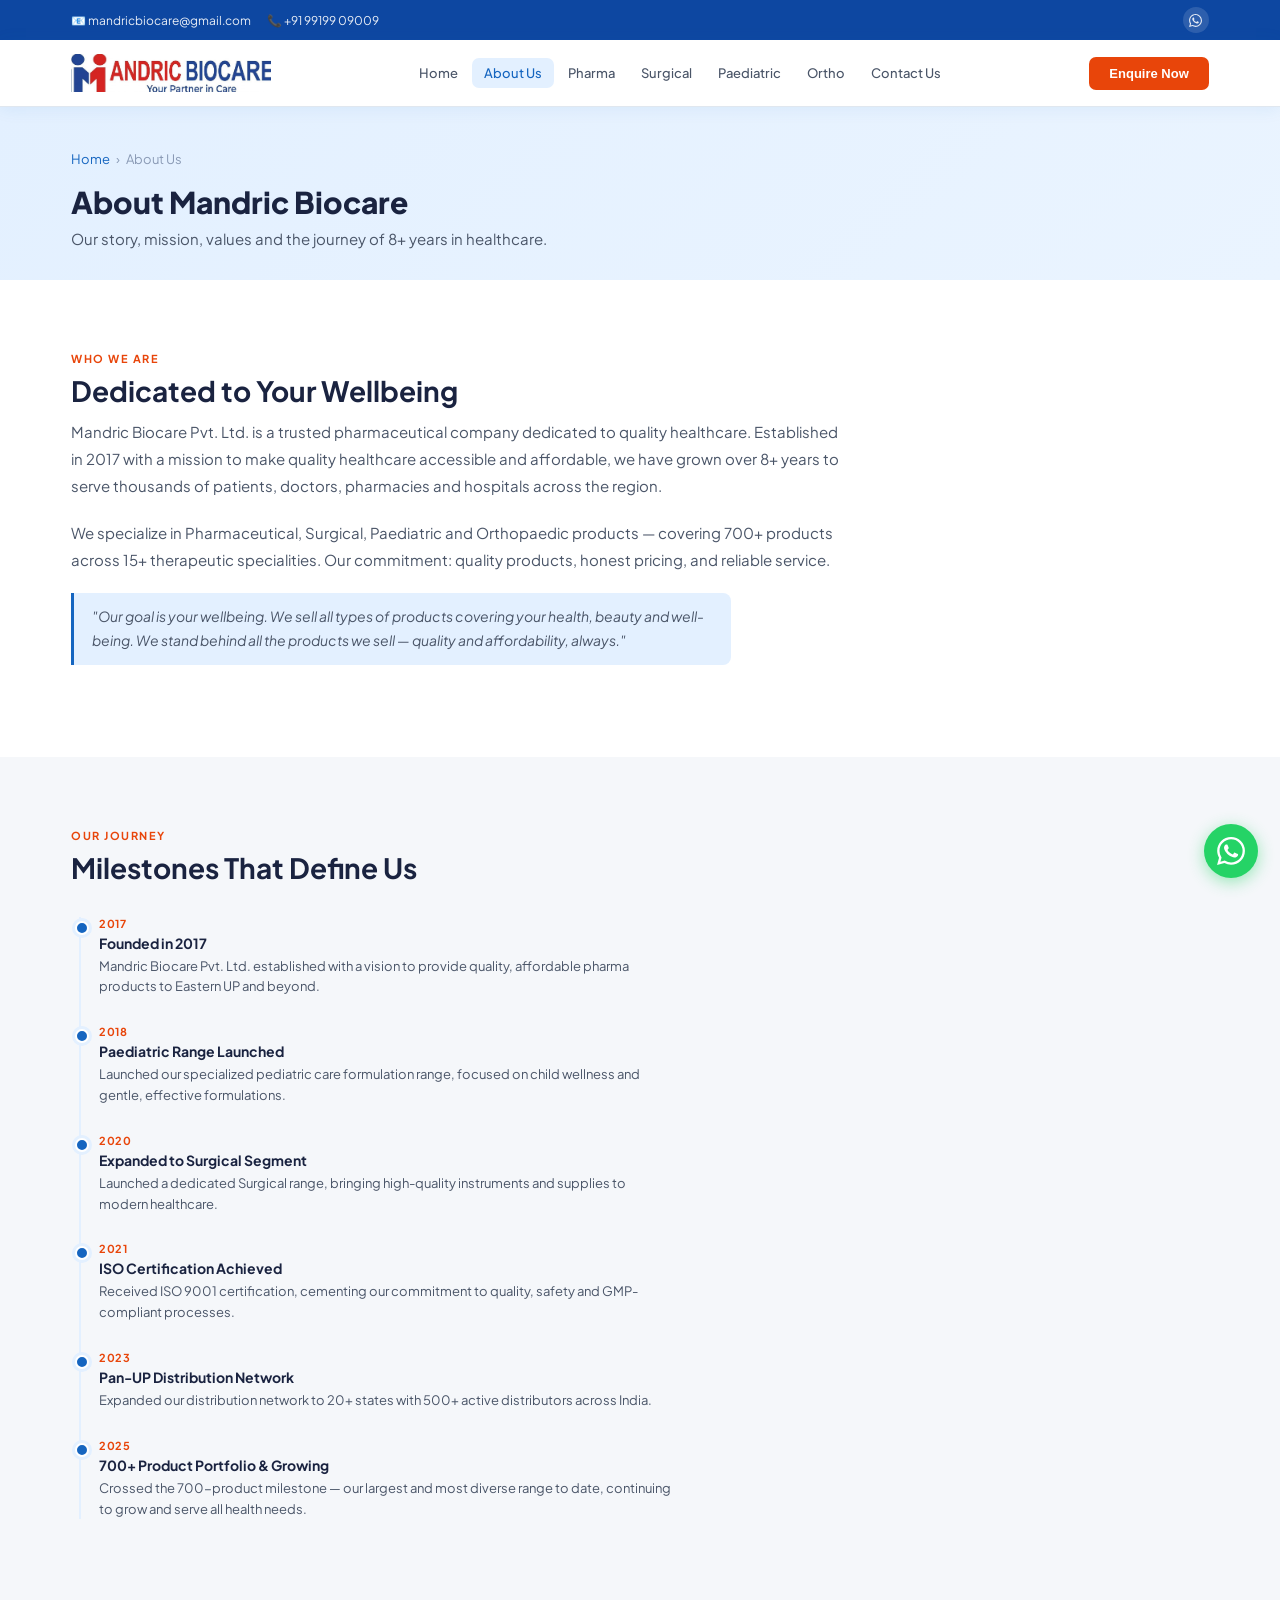
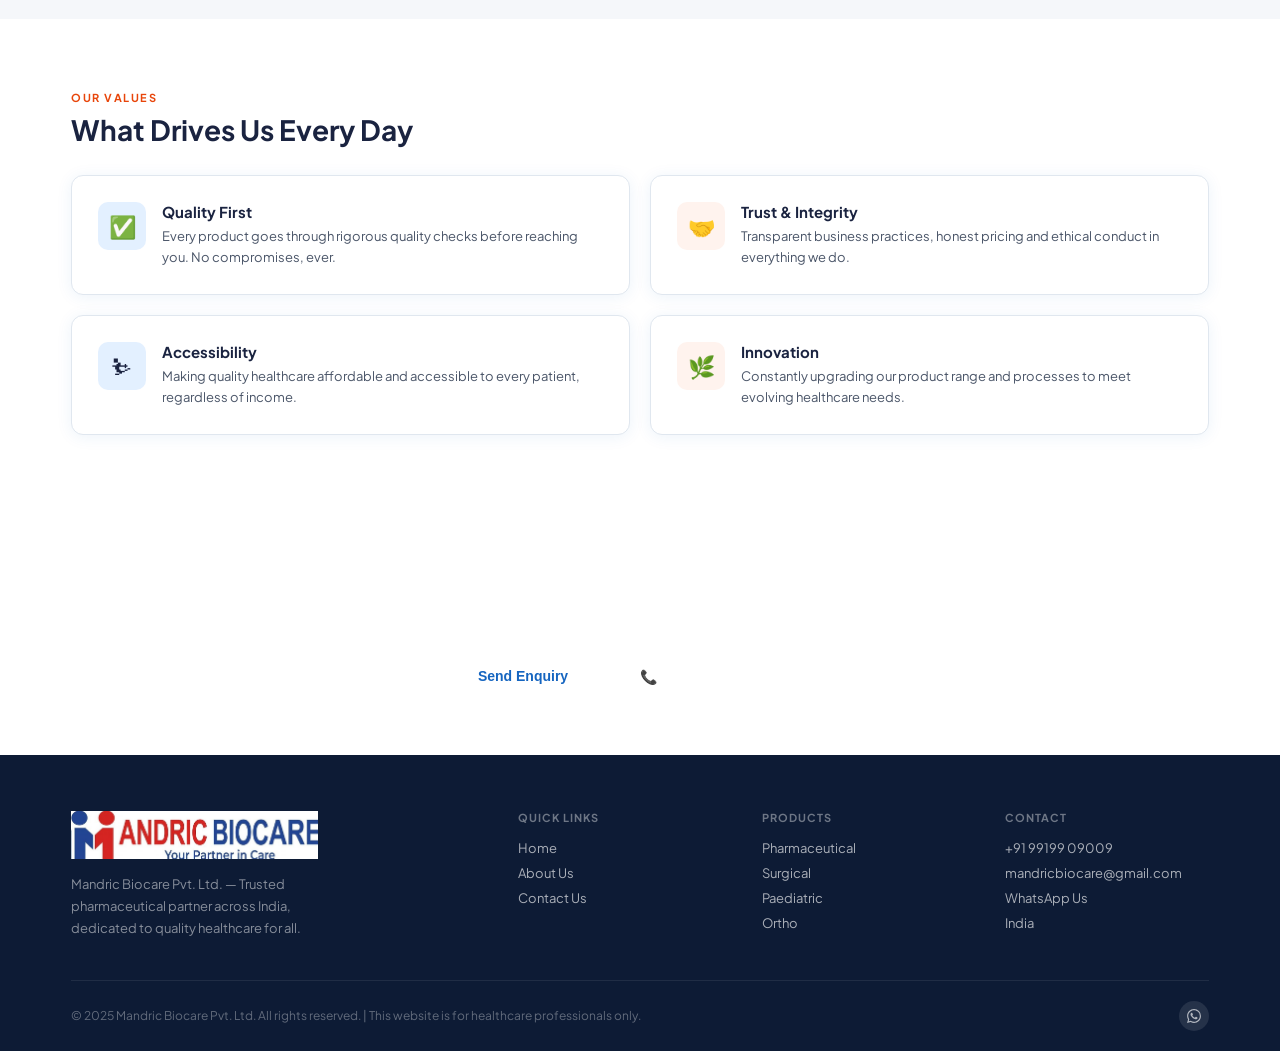
==== commit 8f94e420: "Fix duplicate Ortho nav link in about.html" ====
--- a/about.html
+++ b/about.html
@@ -89,7 +89,7 @@
           <a href="about.html" class="active">About Us</a>
           <a href="pharma.html">Pharma</a>
           <a href="surgical.html">Surgical</a>
-          <a href="paediatric.html">Paediatric</a><a href="ortho.html">Ortho</a>
+          <a href="paediatric.html">Paediatric</a>
           <a href="ortho.html">Ortho</a>
           <a href="contact.html">Contact Us</a>
         </div>
